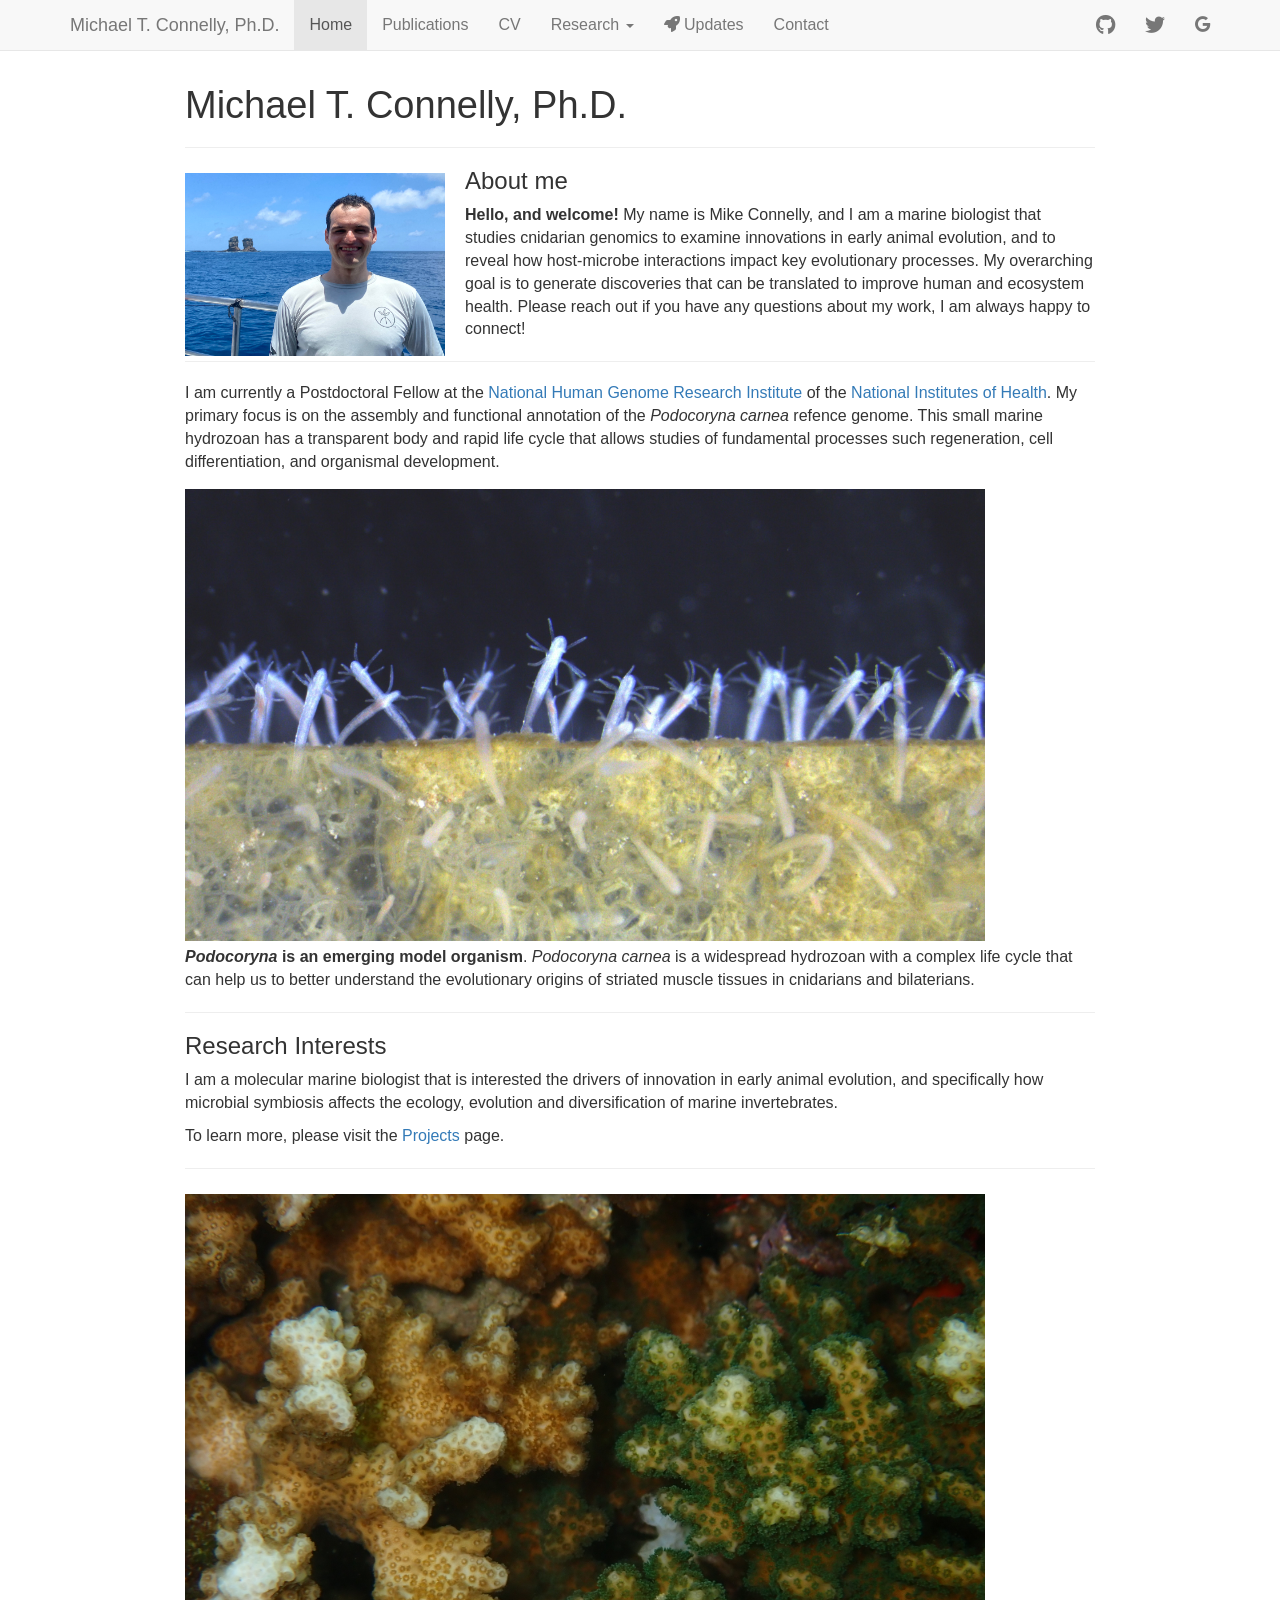
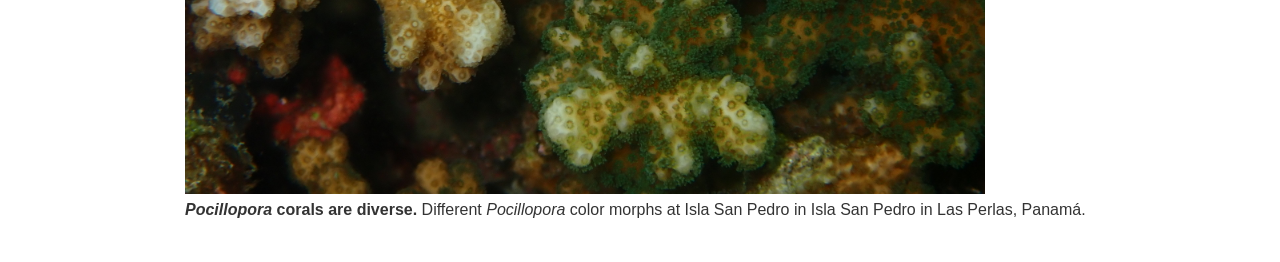
==== index.html @ 69b42b04 "finish index" ====
<!DOCTYPE html>

<html>

<head>

<meta charset="utf-8" />
<meta name="generator" content="pandoc" />
<meta http-equiv="X-UA-Compatible" content="IE=EDGE" />




<title>Michael T. Connelly, Ph.D.</title>

<script src="site_libs/header-attrs-2.21/header-attrs.js"></script>
<script src="site_libs/jquery-3.6.0/jquery-3.6.0.min.js"></script>
<meta name="viewport" content="width=device-width, initial-scale=1" />
<link href="site_libs/bootstrap-3.3.5/css/bootstrap.min.css" rel="stylesheet" />
<script src="site_libs/bootstrap-3.3.5/js/bootstrap.min.js"></script>
<script src="site_libs/bootstrap-3.3.5/shim/html5shiv.min.js"></script>
<script src="site_libs/bootstrap-3.3.5/shim/respond.min.js"></script>
<style>h1 {font-size: 34px;}
       h1.title {font-size: 38px;}
       h2 {font-size: 30px;}
       h3 {font-size: 24px;}
       h4 {font-size: 18px;}
       h5 {font-size: 16px;}
       h6 {font-size: 12px;}
       code {color: inherit; background-color: rgba(0, 0, 0, 0.04);}
       pre:not([class]) { background-color: white }</style>
<script src="site_libs/navigation-1.1/tabsets.js"></script>
<link href="site_libs/highlightjs-9.12.0/default.css" rel="stylesheet" />
<script src="site_libs/highlightjs-9.12.0/highlight.js"></script>
<link href="site_libs/font-awesome-6.4.0/css/all.min.css" rel="stylesheet" />
<link href="site_libs/font-awesome-6.4.0/css/v4-shims.min.css" rel="stylesheet" />
<!-- Google tag (gtag.js) -->
<script async src="https://www.googletagmanager.com/gtag/js?id=G-3F26P0RLC5"></script>
<script>
  window.dataLayer = window.dataLayer || [];
  function gtag(){dataLayer.push(arguments);}
  gtag('js', new Date());

  gtag('config', 'G-3F26P0RLC5');
</script>

<style type="text/css">
  code{white-space: pre-wrap;}
  span.smallcaps{font-variant: small-caps;}
  span.underline{text-decoration: underline;}
  div.column{display: inline-block; vertical-align: top; width: 50%;}
  div.hanging-indent{margin-left: 1.5em; text-indent: -1.5em;}
  ul.task-list{list-style: none;}
    </style>

<style type="text/css">code{white-space: pre;}</style>
<script type="text/javascript">
if (window.hljs) {
  hljs.configure({languages: []});
  hljs.initHighlightingOnLoad();
  if (document.readyState && document.readyState === "complete") {
    window.setTimeout(function() { hljs.initHighlighting(); }, 0);
  }
}
</script>









<style type = "text/css">
.main-container {
  max-width: 940px;
  margin-left: auto;
  margin-right: auto;
}
img {
  max-width:100%;
}
.tabbed-pane {
  padding-top: 12px;
}
.html-widget {
  margin-bottom: 20px;
}
button.code-folding-btn:focus {
  outline: none;
}
summary {
  display: list-item;
}
details > summary > p:only-child {
  display: inline;
}
pre code {
  padding: 0;
}
</style>


<style type="text/css">
.dropdown-submenu {
  position: relative;
}
.dropdown-submenu>.dropdown-menu {
  top: 0;
  left: 100%;
  margin-top: -6px;
  margin-left: -1px;
  border-radius: 0 6px 6px 6px;
}
.dropdown-submenu:hover>.dropdown-menu {
  display: block;
}
.dropdown-submenu>a:after {
  display: block;
  content: " ";
  float: right;
  width: 0;
  height: 0;
  border-color: transparent;
  border-style: solid;
  border-width: 5px 0 5px 5px;
  border-left-color: #cccccc;
  margin-top: 5px;
  margin-right: -10px;
}
.dropdown-submenu:hover>a:after {
  border-left-color: #adb5bd;
}
.dropdown-submenu.pull-left {
  float: none;
}
.dropdown-submenu.pull-left>.dropdown-menu {
  left: -100%;
  margin-left: 10px;
  border-radius: 6px 0 6px 6px;
}
</style>

<script type="text/javascript">
// manage active state of menu based on current page
$(document).ready(function () {
  // active menu anchor
  href = window.location.pathname
  href = href.substr(href.lastIndexOf('/') + 1)
  if (href === "")
    href = "index.html";
  var menuAnchor = $('a[href="' + href + '"]');

  // mark the anchor link active (and if it's in a dropdown, also mark that active)
  var dropdown = menuAnchor.closest('li.dropdown');
  if (window.bootstrap) { // Bootstrap 4+
    menuAnchor.addClass('active');
    dropdown.find('> .dropdown-toggle').addClass('active');
  } else { // Bootstrap 3
    menuAnchor.parent().addClass('active');
    dropdown.addClass('active');
  }

  // Navbar adjustments
  var navHeight = $(".navbar").first().height() + 15;
  var style = document.createElement('style');
  var pt = "padding-top: " + navHeight + "px; ";
  var mt = "margin-top: -" + navHeight + "px; ";
  var css = "";
  // offset scroll position for anchor links (for fixed navbar)
  for (var i = 1; i <= 6; i++) {
    css += ".section h" + i + "{ " + pt + mt + "}\n";
  }
  style.innerHTML = "body {" + pt + "padding-bottom: 40px; }\n" + css;
  document.head.appendChild(style);
});
</script>

<!-- tabsets -->

<style type="text/css">
.tabset-dropdown > .nav-tabs {
  display: inline-table;
  max-height: 500px;
  min-height: 44px;
  overflow-y: auto;
  border: 1px solid #ddd;
  border-radius: 4px;
}

.tabset-dropdown > .nav-tabs > li.active:before, .tabset-dropdown > .nav-tabs.nav-tabs-open:before {
  content: "\e259";
  font-family: 'Glyphicons Halflings';
  display: inline-block;
  padding: 10px;
  border-right: 1px solid #ddd;
}

.tabset-dropdown > .nav-tabs.nav-tabs-open > li.active:before {
  content: "\e258";
  font-family: 'Glyphicons Halflings';
  border: none;
}

.tabset-dropdown > .nav-tabs > li.active {
  display: block;
}

.tabset-dropdown > .nav-tabs > li > a,
.tabset-dropdown > .nav-tabs > li > a:focus,
.tabset-dropdown > .nav-tabs > li > a:hover {
  border: none;
  display: inline-block;
  border-radius: 4px;
  background-color: transparent;
}

.tabset-dropdown > .nav-tabs.nav-tabs-open > li {
  display: block;
  float: none;
}

.tabset-dropdown > .nav-tabs > li {
  display: none;
}
</style>

<!-- code folding -->




</head>

<body>


<div class="container-fluid main-container">




<div class="navbar navbar-default  navbar-fixed-top" role="navigation">
  <div class="container">
    <div class="navbar-header">
      <button type="button" class="navbar-toggle collapsed" data-toggle="collapse" data-bs-toggle="collapse" data-target="#navbar" data-bs-target="#navbar">
        <span class="icon-bar"></span>
        <span class="icon-bar"></span>
        <span class="icon-bar"></span>
      </button>
      <a class="navbar-brand" href="index.html">Michael T. Connelly, Ph.D.</a>
    </div>
    <div id="navbar" class="navbar-collapse collapse">
      <ul class="nav navbar-nav">
        <li>
  <a href="index.html">Home</a>
</li>
<li>
  <a href="publications.html">Publications</a>
</li>
<li>
  <a href="cv.html">CV</a>
</li>
<li class="dropdown">
  <a href="#" class="dropdown-toggle" data-toggle="dropdown" role="button" data-bs-toggle="dropdown" aria-expanded="false">
    Research
     
    <span class="caret"></span>
  </a>
  <ul class="dropdown-menu" role="menu">
    <li>
      <a href="projects.html">Projects</a>
    </li>
    <li>
      <a href="presentations.html">Presentations</a>
    </li>
  </ul>
</li>
<li>
  <a href="projectupdates.html">
    <span class="fa fa-rocket"></span>
     
    Updates
  </a>
</li>
<li>
  <a href="contact.html">Contact</a>
</li>
      </ul>
      <ul class="nav navbar-nav navbar-right">
        <li>
  <a href="https://github.com/michaeltconnelly">
    <span class="fa fa-github fa-lg"></span>
     
  </a>
</li>
<li>
  <a href="https://twitter.com/MikeT_Connelly">
    <span class="fa fa-twitter fa-lg"></span>
     
  </a>
</li>
<li>
  <a href="https://scholar.google.com/citations?user=OjTalQQAAAAJ&amp;hl=en">
    <span class="fa fa-google"></span>
     
  </a>
</li>
      </ul>
    </div><!--/.nav-collapse -->
  </div><!--/.container -->
</div><!--/.navbar -->

<div id="header">



<h1 class="title toc-ignore">Michael T. Connelly, Ph.D.</h1>

</div>


<style type="text/css">

body, td {
   font-size: 16px;
}
</style>
<hr />
<p><img style="margin: 5px 20px 5px 0" src="images/Mike_DarwinArch_thumbnail.JPG" alt="Darwin's Arch 2023" align="left" width="260px"></img></p>
<div id="about-me" class="section level3">
<h3>About me</h3>
<p><strong>Hello, and welcome!</strong> My name is Mike Connelly, and I
am a marine biologist that studies cnidarian genomics to examine
innovations in early animal evolution, and to reveal how host-microbe
interactions impact key evolutionary processes. My overarching goal is
to generate discoveries that can be translated to improve human and
ecosystem health. Please reach out if you have any questions about my
work, I am always happy to connect!</p>
<hr />
<p>I am currently a Postdoctoral Fellow at the <a
href="https://www.genome.gov/">National Human Genome Research
Institute</a> of the <a href="https://www.nih.gov/">National Institutes
of Health</a>. My primary focus is on the assembly and functional
annotation of the <em>Podocoryna carnea</em> refence genome. This small
marine hydrozoan has a transparent body and rapid life cycle that allows
studies of fundamental processes such regeneration, cell
differentiation, and organismal development.</p>
<div class="float">
<img src="images/podocoryna_polyp_slide.JPG"
style="margin: 5px 5px 5px 0" align="center" width="800"
alt="Podocoryna is an emerging model organism. Podocoryna carnea is a widespread hydrozoan with a complex life cycle that can help us to better understand the evolutionary origins of striated muscle tissues in cnidarians and bilaterians." />
<div class="figcaption"><strong><em>Podocoryna</em></strong> <strong>is
an emerging model organism</strong>. <em>Podocoryna carnea</em> is a
widespread hydrozoan with a complex life cycle that can help us to
better understand the evolutionary origins of striated muscle tissues in
cnidarians and bilaterians.</div>
</div>
<hr />
</div>
<div id="research-interests" class="section level3">
<h3>Research Interests</h3>
<p>I am a molecular marine biologist that is interested the drivers of
innovation in early animal evolution, and specifically how microbial
symbiosis affects the ecology, evolution and diversification of marine
invertebrates.</p>
<p>To learn more, please visit the <a
href="https://michaeltconnelly.github.io/projects.html">Projects</a>
page.</p>
<hr />
<div class="float">
<img src="images/Pocillopora_SanPedro_Morphs.JPG"
style="margin: 5px 5px 5px 0" align="center" width="800"
alt="Pocillopora corals are diverse. Different Pocillopora color morphs at Isla San Pedro in Isla San Pedro in Las Perlas, Panamá." />
<div class="figcaption"><strong><em>Pocillopora</em></strong>
<strong>corals are diverse.</strong> Different <em>Pocillopora</em>
color morphs at Isla San Pedro in Isla San Pedro in Las Perlas,
Panamá.</div>
</div>
</div>




</div>

<script>

// add bootstrap table styles to pandoc tables
function bootstrapStylePandocTables() {
  $('tr.odd').parent('tbody').parent('table').addClass('table table-condensed');
}
$(document).ready(function () {
  bootstrapStylePandocTables();
});


</script>

<!-- tabsets -->

<script>
$(document).ready(function () {
  window.buildTabsets("TOC");
});

$(document).ready(function () {
  $('.tabset-dropdown > .nav-tabs > li').click(function () {
    $(this).parent().toggleClass('nav-tabs-open');
  });
});
</script>

<!-- code folding -->


<!-- dynamically load mathjax for compatibility with self-contained -->
<script>
  (function () {
    var script = document.createElement("script");
    script.type = "text/javascript";
    script.src  = "https://mathjax.rstudio.com/latest/MathJax.js?config=TeX-AMS-MML_HTMLorMML";
    document.getElementsByTagName("head")[0].appendChild(script);
  })();
</script>

</body>
</html>
---- site_libs/highlightjs-9.12.0/default.css ----
.hljs-literal {
  color: #990073;
}

.hljs-number {
  color: #099;
}

.hljs-comment {
  color: #998;
  font-style: italic;
}

.hljs-keyword {
  color: #900;
  font-weight: bold;
}

.hljs-string {
  color: #d14;
}
---- site_libs/font-awesome-6.4.0/css/v4-shims.min.css ----
/*!
 * Font Awesome Free 6.4.0 by @fontawesome - https://fontawesome.com
 * License - https://fontawesome.com/license/free (Icons: CC BY 4.0, Fonts: SIL OFL 1.1, Code: MIT License)
 * Copyright 2023 Fonticons, Inc.
 */
.fa.fa-glass:before{content:"\f000"}.fa.fa-envelope-o{font-family:"Font Awesome 6 Free";font-weight:400}.fa.fa-envelope-o:before{content:"\f0e0"}.fa.fa-star-o{font-family:"Font Awesome 6 Free";font-weight:400}.fa.fa-star-o:before{content:"\f005"}.fa.fa-close:before,.fa.fa-remove:before{content:"\f00d"}.fa.fa-gear:before{content:"\f013"}.fa.fa-trash-o{font-family:"Font Awesome 6 Free";font-weight:400}.fa.fa-trash-o:before{content:"\f2ed"}.fa.fa-home:before{content:"\f015"}.fa.fa-file-o{font-family:"Font Awesome 6 Free";font-weight:400}.fa.fa-file-o:before{content:"\f15b"}.fa.fa-clock-o{font-family:"Font Awesome 6 Free";font-weight:400}.fa.fa-clock-o:before{content:"\f017"}.fa.fa-arrow-circle-o-down{font-family:"Font Awesome 6 Free";font-weight:400}.fa.fa-arrow-circle-o-down:before{content:"\f358"}.fa.fa-arrow-circle-o-up{font-family:"Font Awesome 6 Free";font-weight:400}.fa.fa-arrow-circle-o-up:before{content:"\f35b"}.fa.fa-play-circle-o{font-family:"Font Awesome 6 Free";font-weight:400}.fa.fa-play-circle-o:before{content:"\f144"}.fa.fa-repeat:before,.fa.fa-rotate-right:before{content:"\f01e"}.fa.fa-refresh:before{content:"\f021"}.fa.fa-list-alt{font-family:"Font Awesome 6 Free";font-weight:400}.fa.fa-list-alt:before{content:"\f022"}.fa.fa-dedent:before{content:"\f03b"}.fa.fa-video-camera:before{content:"\f03d"}.fa.fa-picture-o{font-family:"Font Awesome 6 Free";font-weight:400}.fa.fa-picture-o:before{content:"\f03e"}.fa.fa-photo{font-family:"Font Awesome 6 Free";font-weight:400}.fa.fa-photo:before{content:"\f03e"}.fa.fa-image{font-family:"Font Awesome 6 Free";font-weight:400}.fa.fa-image:before{content:"\f03e"}.fa.fa-map-marker:before{content:"\f3c5"}.fa.fa-pencil-square-o{font-family:"Font Awesome 6 Free";font-weight:400}.fa.fa-pencil-square-o:before{content:"\f044"}.fa.fa-edit{font-family:"Font Awesome 6 Free";font-weight:400}.fa.fa-edit:before{content:"\f044"}.fa.fa-share-square-o:before{content:"\f14d"}.fa.fa-check-square-o{font-family:"Font Awesome 6 Free";font-weight:400}.fa.fa-check-square-o:before{content:"\f14a"}.fa.fa-arrows:before{content:"\f0b2"}.fa.fa-times-circle-o{font-family:"Font Awesome 6 Free";font-weight:400}.fa.fa-times-circle-o:before{content:"\f057"}.fa.fa-check-circle-o{font-family:"Font Awesome 6 Free";font-weight:400}.fa.fa-check-circle-o:before{content:"\f058"}.fa.fa-mail-forward:before{content:"\f064"}.fa.fa-expand:before{content:"\f424"}.fa.fa-compress:before{content:"\f422"}.fa.fa-eye,.fa.fa-eye-slash{font-family:"Font Awesome 6 Free";font-weight:400}.fa.fa-warning:before{content:"\f071"}.fa.fa-calendar:before{content:"\f073"}.fa.fa-arrows-v:before{content:"\f338"}.fa.fa-arrows-h:before{content:"\f337"}.fa.fa-bar-chart-o:before,.fa.fa-bar-chart:before{content:"\e0e3"}.fa.fa-twitter-square{font-family:"Font Awesome 6 Brands";font-weight:400}.fa.fa-twitter-square:before{content:"\f081"}.fa.fa-facebook-square{font-family:"Font Awesome 6 Brands";font-weight:400}.fa.fa-facebook-square:before{content:"\f082"}.fa.fa-gears:before{content:"\f085"}.fa.fa-thumbs-o-up{font-family:"Font Awesome 6 Free";font-weight:400}.fa.fa-thumbs-o-up:before{content:"\f164"}.fa.fa-thumbs-o-down{font-family:"Font Awesome 6 Free";font-weight:400}.fa.fa-thumbs-o-down:before{content:"\f165"}.fa.fa-heart-o{font-family:"Font Awesome 6 Free";font-weight:400}.fa.fa-heart-o:before{content:"\f004"}.fa.fa-sign-out:before{content:"\f2f5"}.fa.fa-linkedin-square{font-family:"Font Awesome 6 Brands";font-weight:400}.fa.fa-linkedin-square:before{content:"\f08c"}.fa.fa-thumb-tack:before{content:"\f08d"}.fa.fa-external-link:before{content:"\f35d"}.fa.fa-sign-in:before{content:"\f2f6"}.fa.fa-github-square{font-family:"Font Awesome 6 Brands";font-weight:400}.fa.fa-github-square:before{content:"\f092"}.fa.fa-lemon-o{font-family:"Font Awesome 6 Free";font-weight:400}.fa.fa-lemon-o:before{content:"\f094"}.fa.fa-square-o{font-family:"Font Awesome 6 Free";font-weight:400}.fa.fa-square-o:before{content:"\f0c8"}.fa.fa-bookmark-o{font-family:"Font Awesome 6 Free";font-weight:400}.fa.fa-bookmark-o:before{content:"\f02e"}.fa.fa-facebook,.fa.fa-twitter{font-family:"Font Awesome 6 Brands";font-weight:400}.fa.fa-facebook:before{content:"\f39e"}.fa.fa-facebook-f{font-family:"Font Awesome 6 Brands";font-weight:400}.fa.fa-facebook-f:before{content:"\f39e"}.fa.fa-github{font-family:"Font Awesome 6 Brands";font-weight:400}.fa.fa-credit-card{font-family:"Font Awesome 6 Free";font-weight:400}.fa.fa-feed:before{content:"\f09e"}.fa.fa-hdd-o{font-family:"Font Awesome 6 Free";font-weight:400}.fa.fa-hdd-o:before{content:"\f0a0"}.fa.fa-hand-o-right{font-family:"Font Awesome 6 Free";font-weight:400}.fa.fa-hand-o-right:before{content:"\f0a4"}.fa.fa-hand-o-left{font-family:"Font Awesome 6 Free";font-weight:400}.fa.fa-hand-o-left:before{content:"\f0a5"}.fa.fa-hand-o-up{font-family:"Font Awesome 6 Free";font-weight:400}.fa.fa-hand-o-up:before{content:"\f0a6"}.fa.fa-hand-o-down{font-family:"Font Awesome 6 Free";font-weight:400}.fa.fa-hand-o-down:before{content:"\f0a7"}.fa.fa-globe:before{content:"\f57d"}.fa.fa-tasks:before{content:"\f828"}.fa.fa-arrows-alt:before{content:"\f31e"}.fa.fa-group:before{content:"\f0c0"}.fa.fa-chain:before{content:"\f0c1"}.fa.fa-cut:before{content:"\f0c4"}.fa.fa-files-o{font-family:"Font Awesome 6 Free";font-weight:400}.fa.fa-files-o:before{content:"\f0c5"}.fa.fa-floppy-o{font-family:"Font Awesome 6 Free";font-weight:400}.fa.fa-floppy-o:before{content:"\f0c7"}.fa.fa-save{font-family:"Font Awesome 6 Free";font-weight:400}.fa.fa-save:before{content:"\f0c7"}.fa.fa-navicon:before,.fa.fa-reorder:before{content:"\f0c9"}.fa.fa-magic:before{content:"\e2ca"}.fa.fa-pinterest,.fa.fa-pinterest-square{font-family:"Font Awesome 6 Brands";font-weight:400}.fa.fa-pinterest-square:before{content:"\f0d3"}.fa.fa-google-plus-square{font-family:"Font Awesome 6 Brands";font-weight:400}.fa.fa-google-plus-square:before{content:"\f0d4"}.fa.fa-google-plus{font-family:"Font Awesome 6 Brands";font-weight:400}.fa.fa-google-plus:before{content:"\f0d5"}.fa.fa-money:before{content:"\f3d1"}.fa.fa-unsorted:before{content:"\f0dc"}.fa.fa-sort-desc:before{content:"\f0dd"}.fa.fa-sort-asc:before{content:"\f0de"}.fa.fa-linkedin{font-family:"Font Awesome 6 Brands";font-weight:400}.fa.fa-linkedin:before{content:"\f0e1"}.fa.fa-rotate-left:before{content:"\f0e2"}.fa.fa-legal:before{content:"\f0e3"}.fa.fa-dashboard:before,.fa.fa-tachometer:before{content:"\f625"}.fa.fa-comment-o{font-family:"Font Awesome 6 Free";font-weight:400}.fa.fa-comment-o:before{content:"\f075"}.fa.fa-comments-o{font-family:"Font Awesome 6 Free";font-weight:400}.fa.fa-comments-o:before{content:"\f086"}.fa.fa-flash:before{content:"\f0e7"}.fa.fa-clipboard:before{content:"\f0ea"}.fa.fa-lightbulb-o{font-family:"Font Awesome 6 Free";font-weight:400}.fa.fa-lightbulb-o:before{content:"\f0eb"}.fa.fa-exchange:before{content:"\f362"}.fa.fa-cloud-download:before{content:"\f0ed"}.fa.fa-cloud-upload:before{content:"\f0ee"}.fa.fa-bell-o{font-family:"Font Awesome 6 Free";font-weight:400}.fa.fa-bell-o:before{content:"\f0f3"}.fa.fa-cutlery:before{content:"\f2e7"}.fa.fa-file-text-o{font-family:"Font Awesome 6 Free";font-weight:400}.fa.fa-file-text-o:before{content:"\f15c"}.fa.fa-building-o{font-family:"Font Awesome 6 Free";font-weight:400}.fa.fa-building-o:before{content:"\f1ad"}.fa.fa-hospital-o{font-family:"Font Awesome 6 Free";font-weight:400}.fa.fa-hospital-o:before{content:"\f0f8"}.fa.fa-tablet:before{content:"\f3fa"}.fa.fa-mobile-phone:before,.fa.fa-mobile:before{content:"\f3cd"}.fa.fa-circle-o{font-family:"Font Awesome 6 Free";font-weight:400}.fa.fa-circle-o:before{content:"\f111"}.fa.fa-mail-reply:before{content:"\f3e5"}.fa.fa-github-alt{font-family:"Font Awesome 6 Brands";font-weight:400}.fa.fa-folder-o{font-family:"Font Awesome 6 Free";font-weight:400}.fa.fa-folder-o:before{content:"\f07b"}.fa.fa-folder-open-o{font-family:"Font Awesome 6 Free";font-weight:400}.fa.fa-folder-open-o:before{content:"\f07c"}.fa.fa-smile-o{font-family:"Font Awesome 6 Free";font-weight:400}.fa.fa-smile-o:before{content:"\f118"}.fa.fa-frown-o{font-family:"Font Awesome 6 Free";font-weight:400}.fa.fa-frown-o:before{content:"\f119"}.fa.fa-meh-o{font-family:"Font Awesome 6 Free";font-weight:400}.fa.fa-meh-o:before{content:"\f11a"}.fa.fa-keyboard-o{font-family:"Font Awesome 6 Free";font-weight:400}.fa.fa-keyboard-o:before{content:"\f11c"}.fa.fa-flag-o{font-family:"Font Awesome 6 Free";font-weight:400}.fa.fa-flag-o:before{content:"\f024"}.fa.fa-mail-reply-all:before{content:"\f122"}.fa.fa-star-half-o{font-family:"Font Awesome 6 Free";font-weight:400}.fa.fa-star-half-o:before{content:"\f5c0"}.fa.fa-star-half-empty{font-family:"Font Awesome 6 Free";font-weight:400}.fa.fa-star-half-empty:before{content:"\f5c0"}.fa.fa-star-half-full{font-family:"Font Awesome 6 Free";font-weight:400}.fa.fa-star-half-full:before{content:"\f5c0"}.fa.fa-code-fork:before{content:"\f126"}.fa.fa-chain-broken:before,.fa.fa-unlink:before{content:"\f127"}.fa.fa-calendar-o{font-family:"Font Awesome 6 Free";font-weight:400}.fa.fa-calendar-o:before{content:"\f133"}.fa.fa-css3,.fa.fa-html5,.fa.fa-maxcdn{font-family:"Font Awesome 6 Brands";font-weight:400}.fa.fa-unlock-alt:before{content:"\f09c"}.fa.fa-minus-square-o{font-family:"Font Awesome 6 Free";font-weight:400}.fa.fa-minus-square-o:before{content:"\f146"}.fa.fa-level-up:before{content:"\f3bf"}.fa.fa-level-down:before{content:"\f3be"}.fa.fa-pencil-square:before{content:"\f14b"}.fa.fa-external-link-square:before{content:"\f360"}.fa.fa-compass{font-family:"Font Awesome 6 Free";font-weight:400}.fa.fa-caret-square-o-down{font-family:"Font Awesome 6 Free";font-weight:400}.fa.fa-caret-square-o-down:before{content:"\f150"}.fa.fa-toggle-down{font-family:"Font Awesome 6 Free";font-weight:400}.fa.fa-toggle-down:before{content:"\f150"}.fa.fa-caret-square-o-up{font-family:"Font Awesome 6 Free";font-weight:400}.fa.fa-caret-square-o-up:before{content:"\f151"}.fa.fa-toggle-up{font-family:"Font Awesome 6 Free";font-weight:400}.fa.fa-toggle-up:before{content:"\f151"}.fa.fa-caret-square-o-right{font-family:"Font Awesome 6 Free";font-weight:400}.fa.fa-caret-square-o-right:before{content:"\f152"}.fa.fa-toggle-right{font-family:"Font Awesome 6 Free";font-weight:400}.fa.fa-toggle-right:before{content:"\f152"}.fa.fa-eur:before,.fa.fa-euro:before{content:"\f153"}.fa.fa-gbp:before{content:"\f154"}.fa.fa-dollar:before,.fa.fa-usd:before{content:"\24"}.fa.fa-inr:before,.fa.fa-rupee:before{content:"\e1bc"}.fa.fa-cny:before,.fa.fa-jpy:before,.fa.fa-rmb:before,.fa.fa-yen:before{content:"\f157"}.fa.fa-rouble:before,.fa.fa-rub:before,.fa.fa-ruble:before{content:"\f158"}.fa.fa-krw:before,.fa.fa-won:before{content:"\f159"}.fa.fa-bitcoin,.fa.fa-btc{font-family:"Font Awesome 6 Brands";font-weight:400}.fa.fa-bitcoin:before{content:"\f15a"}.fa.fa-file-text:before{content:"\f15c"}.fa.fa-sort-alpha-asc:before{content:"\f15d"}.fa.fa-sort-alpha-desc:before{content:"\f881"}.fa.fa-sort-amount-asc:before{content:"\f884"}.fa.fa-sort-amount-desc:before{content:"\f160"}.fa.fa-sort-numeric-asc:before{content:"\f162"}.fa.fa-sort-numeric-desc:before{content:"\f886"}.fa.fa-youtube-square{font-family:"Font Awesome 6 Brands";font-weight:400}.fa.fa-youtube-square:before{content:"\f431"}.fa.fa-xing,.fa.fa-xing-square,.fa.fa-youtube{font-family:"Font Awesome 6 Brands";font-weight:400}.fa.fa-xing-square:before{content:"\f169"}.fa.fa-youtube-play{font-family:"Font Awesome 6 Brands";font-weight:400}.fa.fa-youtube-play:before{content:"\f167"}.fa.fa-adn,.fa.fa-bitbucket,.fa.fa-bitbucket-square,.fa.fa-dropbox,.fa.fa-flickr,.fa.fa-instagram,.fa.fa-stack-overflow{font-family:"Font Awesome 6 Brands";font-weight:400}.fa.fa-bitbucket-square:before{content:"\f171"}.fa.fa-tumblr,.fa.fa-tumblr-square{font-family:"Font Awesome 6 Brands";font-weight:400}.fa.fa-tumblr-square:before{content:"\f174"}.fa.fa-long-arrow-down:before{content:"\f309"}.fa.fa-long-arrow-up:before{content:"\f30c"}.fa.fa-long-arrow-left:before{content:"\f30a"}.fa.fa-long-arrow-right:before{content:"\f30b"}.fa.fa-android,.fa.fa-apple,.fa.fa-dribbble,.fa.fa-foursquare,.fa.fa-gittip,.fa.fa-gratipay,.fa.fa-linux,.fa.fa-skype,.fa.fa-trello,.fa.fa-windows{font-family:"Font Awesome 6 Brands";font-weight:400}.fa.fa-gittip:before{content:"\f184"}.fa.fa-sun-o{font-family:"Font Awesome 6 Free";font-weight:400}.fa.fa-sun-o:before{content:"\f185"}.fa.fa-moon-o{font-family:"Font Awesome 6 Free";font-weight:400}.fa.fa-moon-o:before{content:"\f186"}.fa.fa-pagelines,.fa.fa-renren,.fa.fa-stack-exchange,.fa.fa-vk,.fa.fa-weibo{font-family:"Font Awesome 6 Brands";font-weight:400}.fa.fa-arrow-circle-o-right{font-family:"Font Awesome 6 Free";font-weight:400}.fa.fa-arrow-circle-o-right:before{content:"\f35a"}.fa.fa-arrow-circle-o-left{font-family:"Font Awesome 6 Free";font-weight:400}.fa.fa-arrow-circle-o-left:before{content:"\f359"}.fa.fa-caret-square-o-left{font-family:"Font Awesome 6 Free";font-weight:400}.fa.fa-caret-square-o-left:before{content:"\f191"}.fa.fa-toggle-left{font-family:"Font Awesome 6 Free";font-weight:400}.fa.fa-toggle-left:before{content:"\f191"}.fa.fa-dot-circle-o{font-family:"Font Awesome 6 Free";font-weight:400}.fa.fa-dot-circle-o:before{content:"\f192"}.fa.fa-vimeo-square{font-family:"Font Awesome 6 Brands";font-weight:400}.fa.fa-vimeo-square:before{content:"\f194"}.fa.fa-try:before,.fa.fa-turkish-lira:before{content:"\e2bb"}.fa.fa-plus-square-o{font-family:"Font Awesome 6 Free";font-weight:400}.fa.fa-plus-square-o:before{content:"\f0fe"}.fa.fa-openid,.fa.fa-slack,.fa.fa-wordpress{font-family:"Font Awesome 6 Brands";font-weight:400}.fa.fa-bank:before,.fa.fa-institution:before{content:"\f19c"}.fa.fa-mortar-board:before{content:"\f19d"}.fa.fa-google,.fa.fa-reddit,.fa.fa-reddit-square,.fa.fa-yahoo{font-family:"Font Awesome 6 Brands";font-weight:400}.fa.fa-reddit-square:before{content:"\f1a2"}.fa.fa-behance,.fa.fa-behance-square,.fa.fa-delicious,.fa.fa-digg,.fa.fa-drupal,.fa.fa-joomla,.fa.fa-pied-piper-alt,.fa.fa-pied-piper-pp,.fa.fa-stumbleupon,.fa.fa-stumbleupon-circle{font-family:"Font Awesome 6 Brands";font-weight:400}.fa.fa-behance-square:before{content:"\f1b5"}.fa.fa-steam,.fa.fa-steam-square{font-family:"Font Awesome 6 Brands";font-weight:400}.fa.fa-steam-square:before{content:"\f1b7"}.fa.fa-automobile:before{content:"\f1b9"}.fa.fa-cab:before{content:"\f1ba"}.fa.fa-deviantart,.fa.fa-soundcloud,.fa.fa-spotify{font-family:"Font Awesome 6 Brands";font-weight:400}.fa.fa-file-pdf-o{font-family:"Font Awesome 6 Free";font-weight:400}.fa.fa-file-pdf-o:before{content:"\f1c1"}.fa.fa-file-word-o{font-family:"Font Awesome 6 Free";font-weight:400}.fa.fa-file-word-o:before{content:"\f1c2"}.fa.fa-file-excel-o{font-family:"Font Awesome 6 Free";font-weight:400}.fa.fa-file-excel-o:before{content:"\f1c3"}.fa.fa-file-powerpoint-o{font-family:"Font Awesome 6 Free";font-weight:400}.fa.fa-file-powerpoint-o:before{content:"\f1c4"}.fa.fa-file-image-o{font-family:"Font Awesome 6 Free";font-weight:400}.fa.fa-file-image-o:before{content:"\f1c5"}.fa.fa-file-photo-o{font-family:"Font Awesome 6 Free";font-weight:400}.fa.fa-file-photo-o:before{content:"\f1c5"}.fa.fa-file-picture-o{font-family:"Font Awesome 6 Free";font-weight:400}.fa.fa-file-picture-o:before{content:"\f1c5"}.fa.fa-file-archive-o{font-family:"Font Awesome 6 Free";font-weight:400}.fa.fa-file-archive-o:before{content:"\f1c6"}.fa.fa-file-zip-o{font-family:"Font Awesome 6 Free";font-weight:400}.fa.fa-file-zip-o:before{content:"\f1c6"}.fa.fa-file-audio-o{font-family:"Font Awesome 6 Free";font-weight:400}.fa.fa-file-audio-o:before{content:"\f1c7"}.fa.fa-file-sound-o{font-family:"Font Awesome 6 Free";font-weight:400}.fa.fa-file-sound-o:before{content:"\f1c7"}.fa.fa-file-video-o{font-family:"Font Awesome 6 Free";font-weight:400}.fa.fa-file-video-o:before{content:"\f1c8"}.fa.fa-file-movie-o{font-family:"Font Awesome 6 Free";font-weight:400}.fa.fa-file-movie-o:before{content:"\f1c8"}.fa.fa-file-code-o{font-family:"Font Awesome 6 Free";font-weight:400}.fa.fa-file-code-o:before{content:"\f1c9"}.fa.fa-codepen,.fa.fa-jsfiddle,.fa.fa-vine{font-family:"Font Awesome 6 Brands";font-weight:400}.fa.fa-life-bouy:before,.fa.fa-life-buoy:before,.fa.fa-life-saver:before,.fa.fa-support:before{content:"\f1cd"}.fa.fa-circle-o-notch:before{content:"\f1ce"}.fa.fa-ra,.fa.fa-rebel{font-family:"Font Awesome 6 Brands";font-weight:400}.fa.fa-ra:before{content:"\f1d0"}.fa.fa-resistance{font-family:"Font Awesome 6 Brands";font-weight:400}.fa.fa-resistance:before{content:"\f1d0"}.fa.fa-empire,.fa.fa-ge{font-family:"Font Awesome 6 Brands";font-weight:400}.fa.fa-ge:before{content:"\f1d1"}.fa.fa-git-square{font-family:"Font Awesome 6 Brands";font-weight:400}.fa.fa-git-square:before{content:"\f1d2"}.fa.fa-git,.fa.fa-hacker-news,.fa.fa-y-combinator-square{font-family:"Font Awesome 6 Brands";font-weight:400}.fa.fa-y-combinator-square:before{content:"\f1d4"}.fa.fa-yc-square{font-family:"Font Awesome 6 Brands";font-weight:400}.fa.fa-yc-square:before{content:"\f1d4"}.fa.fa-qq,.fa.fa-tencent-weibo,.fa.fa-wechat,.fa.fa-weixin{font-family:"Font Awesome 6 Brands";font-weight:400}.fa.fa-wechat:before{content:"\f1d7"}.fa.fa-send:before{content:"\f1d8"}.fa.fa-paper-plane-o{font-family:"Font Awesome 6 Free";font-weight:400}.fa.fa-paper-plane-o:before{content:"\f1d8"}.fa.fa-send-o{font-family:"Font Awesome 6 Free";font-weight:400}.fa.fa-send-o:before{content:"\f1d8"}.fa.fa-circle-thin{font-family:"Font Awesome 6 Free";font-weight:400}.fa.fa-circle-thin:before{content:"\f111"}.fa.fa-header:before{content:"\f1dc"}.fa.fa-futbol-o{font-family:"Font Awesome 6 Free";font-weight:400}.fa.fa-futbol-o:before{content:"\f1e3"}.fa.fa-soccer-ball-o{font-family:"Font Awesome 6 Free";font-weight:400}.fa.fa-soccer-ball-o:before{content:"\f1e3"}.fa.fa-slideshare,.fa.fa-twitch,.fa.fa-yelp{font-family:"Font Awesome 6 Brands";font-weight:400}.fa.fa-newspaper-o{font-family:"Font Awesome 6 Free";font-weight:400}.fa.fa-newspaper-o:before{content:"\f1ea"}.fa.fa-cc-amex,.fa.fa-cc-discover,.fa.fa-cc-mastercard,.fa.fa-cc-paypal,.fa.fa-cc-stripe,.fa.fa-cc-visa,.fa.fa-google-wallet,.fa.fa-paypal{font-family:"Font Awesome 6 Brands";font-weight:400}.fa.fa-bell-slash-o{font-family:"Font Awesome 6 Free";font-weight:400}.fa.fa-bell-slash-o:before{content:"\f1f6"}.fa.fa-trash:before{content:"\f2ed"}.fa.fa-copyright{font-family:"Font Awesome 6 Free";font-weight:400}.fa.fa-eyedropper:before{content:"\f1fb"}.fa.fa-area-chart:before{content:"\f1fe"}.fa.fa-pie-chart:before{content:"\f200"}.fa.fa-line-chart:before{content:"\f201"}.fa.fa-lastfm,.fa.fa-lastfm-square{font-family:"Font Awesome 6 Brands";font-weight:400}.fa.fa-lastfm-square:before{content:"\f203"}.fa.fa-angellist,.fa.fa-ioxhost{font-family:"Font Awesome 6 Brands";font-weight:400}.fa.fa-cc{font-family:"Font Awesome 6 Free";font-weight:400}.fa.fa-cc:before{content:"\f20a"}.fa.fa-ils:before,.fa.fa-shekel:before,.fa.fa-sheqel:before{content:"\f20b"}.fa.fa-buysellads,.fa.fa-connectdevelop,.fa.fa-dashcube,.fa.fa-forumbee,.fa.fa-leanpub,.fa.fa-sellsy,.fa.fa-shirtsinbulk,.fa.fa-simplybuilt,.fa.fa-skyatlas{font-family:"Font Awesome 6 Brands";font-weight:400}.fa.fa-diamond{font-family:"Font Awesome 6 Free";font-weight:400}.fa.fa-diamond:before{content:"\f3a5"}.fa.fa-intersex:before,.fa.fa-transgender:before{content:"\f224"}.fa.fa-transgender-alt:before{content:"\f225"}.fa.fa-facebook-official{font-family:"Font Awesome 6 Brands";font-weight:400}.fa.fa-facebook-official:before{content:"\f09a"}.fa.fa-pinterest-p,.fa.fa-whatsapp{font-family:"Font Awesome 6 Brands";font-weight:400}.fa.fa-hotel:before{content:"\f236"}.fa.fa-medium,.fa.fa-viacoin,.fa.fa-y-combinator,.fa.fa-yc{font-family:"Font Awesome 6 Brands";font-weight:400}.fa.fa-yc:before{content:"\f23b"}.fa.fa-expeditedssl,.fa.fa-opencart,.fa.fa-optin-monster{font-family:"Font Awesome 6 Brands";font-weight:400}.fa.fa-battery-4:before,.fa.fa-battery:before{content:"\f240"}.fa.fa-battery-3:before{content:"\f241"}.fa.fa-battery-2:before{content:"\f242"}.fa.fa-battery-1:before{content:"\f243"}.fa.fa-battery-0:before{content:"\f244"}.fa.fa-object-group,.fa.fa-object-ungroup,.fa.fa-sticky-note-o{font-family:"Font Awesome 6 Free";font-weight:400}.fa.fa-sticky-note-o:before{content:"\f249"}.fa.fa-cc-diners-club,.fa.fa-cc-jcb{font-family:"Font Awesome 6 Brands";font-weight:400}.fa.fa-clone{font-family:"Font Awesome 6 Free";font-weight:400}.fa.fa-hourglass-o:before{content:"\f254"}.fa.fa-hourglass-1:before{content:"\f251"}.fa.fa-hourglass-2:before{content:"\f252"}.fa.fa-hourglass-3:before{content:"\f253"}.fa.fa-hand-rock-o{font-family:"Font Awesome 6 Free";font-weight:400}.fa.fa-hand-rock-o:before{content:"\f255"}.fa.fa-hand-grab-o{font-family:"Font Awesome 6 Free";font-weight:400}.fa.fa-hand-grab-o:before{content:"\f255"}.fa.fa-hand-paper-o{font-family:"Font Awesome 6 Free";font-weight:400}.fa.fa-hand-paper-o:before{content:"\f256"}.fa.fa-hand-stop-o{font-family:"Font Awesome 6 Free";font-weight:400}.fa.fa-hand-stop-o:before{content:"\f256"}.fa.fa-hand-scissors-o{font-family:"Font Awesome 6 Free";font-weight:400}.fa.fa-hand-scissors-o:before{content:"\f257"}.fa.fa-hand-lizard-o{font-family:"Font Awesome 6 Free";font-weight:400}.fa.fa-hand-lizard-o:before{content:"\f258"}.fa.fa-hand-spock-o{font-family:"Font Awesome 6 Free";font-weight:400}.fa.fa-hand-spock-o:before{content:"\f259"}.fa.fa-hand-pointer-o{font-family:"Font Awesome 6 Free";font-weight:400}.fa.fa-hand-pointer-o:before{content:"\f25a"}.fa.fa-hand-peace-o{font-family:"Font Awesome 6 Free";font-weight:400}.fa.fa-hand-peace-o:before{content:"\f25b"}.fa.fa-registered{font-family:"Font Awesome 6 Free";font-weight:400}.fa.fa-creative-commons,.fa.fa-gg,.fa.fa-gg-circle,.fa.fa-odnoklassniki,.fa.fa-odnoklassniki-square{font-family:"Font Awesome 6 Brands";font-weight:400}.fa.fa-odnoklassniki-square:before{content:"\f264"}.fa.fa-chrome,.fa.fa-firefox,.fa.fa-get-pocket,.fa.fa-internet-explorer,.fa.fa-opera,.fa.fa-safari,.fa.fa-wikipedia-w{font-family:"Font Awesome 6 Brands";font-weight:400}.fa.fa-television:before{content:"\f26c"}.fa.fa-500px,.fa.fa-amazon,.fa.fa-contao{font-family:"Font Awesome 6 Brands";font-weight:400}.fa.fa-calendar-plus-o{font-family:"Font Awesome 6 Free";font-weight:400}.fa.fa-calendar-plus-o:before{content:"\f271"}.fa.fa-calendar-minus-o{font-family:"Font Awesome 6 Free";font-weight:400}.fa.fa-calendar-minus-o:before{content:"\f272"}.fa.fa-calendar-times-o{font-family:"Font Awesome 6 Free";font-weight:400}.fa.fa-calendar-times-o:before{content:"\f273"}.fa.fa-calendar-check-o{font-family:"Font Awesome 6 Free";font-weight:400}.fa.fa-calendar-check-o:before{content:"\f274"}.fa.fa-map-o{font-family:"Font Awesome 6 Free";font-weight:400}.fa.fa-map-o:before{content:"\f279"}.fa.fa-commenting:before{content:"\f4ad"}.fa.fa-commenting-o{font-family:"Font Awesome 6 Free";font-weight:400}.fa.fa-commenting-o:before{content:"\f4ad"}.fa.fa-houzz,.fa.fa-vimeo{font-family:"Font Awesome 6 Brands";font-weight:400}.fa.fa-vimeo:before{content:"\f27d"}.fa.fa-black-tie,.fa.fa-edge,.fa.fa-fonticons,.fa.fa-reddit-alien{font-family:"Font Awesome 6 Brands";font-weight:400}.fa.fa-credit-card-alt:before{content:"\f09d"}.fa.fa-codiepie,.fa.fa-fort-awesome,.fa.fa-mixcloud,.fa.fa-modx,.fa.fa-product-hunt,.fa.fa-scribd,.fa.fa-usb{font-family:"Font Awesome 6 Brands";font-weight:400}.fa.fa-pause-circle-o{font-family:"Font Awesome 6 Free";font-weight:400}.fa.fa-pause-circle-o:before{content:"\f28b"}.fa.fa-stop-circle-o{font-family:"Font Awesome 6 Free";font-weight:400}.fa.fa-stop-circle-o:before{content:"\f28d"}.fa.fa-bluetooth,.fa.fa-bluetooth-b,.fa.fa-envira,.fa.fa-gitlab,.fa.fa-wheelchair-alt,.fa.fa-wpbeginner,.fa.fa-wpforms{font-family:"Font Awesome 6 Brands";font-weight:400}.fa.fa-wheelchair-alt:before{content:"\f368"}.fa.fa-question-circle-o{font-family:"Font Awesome 6 Free";font-weight:400}.fa.fa-question-circle-o:before{content:"\f059"}.fa.fa-volume-control-phone:before{content:"\f2a0"}.fa.fa-asl-interpreting:before{content:"\f2a3"}.fa.fa-deafness:before,.fa.fa-hard-of-hearing:before{content:"\f2a4"}.fa.fa-glide,.fa.fa-glide-g{font-family:"Font Awesome 6 Brands";font-weight:400}.fa.fa-signing:before{content:"\f2a7"}.fa.fa-viadeo,.fa.fa-viadeo-square{font-family:"Font Awesome 6 Brands";font-weight:400}.fa.fa-viadeo-square:before{content:"\f2aa"}.fa.fa-snapchat,.fa.fa-snapchat-ghost{font-family:"Font Awesome 6 Brands";font-weight:400}.fa.fa-snapchat-ghost:before{content:"\f2ab"}.fa.fa-snapchat-square{font-family:"Font Awesome 6 Brands";font-weight:400}.fa.fa-snapchat-square:before{content:"\f2ad"}.fa.fa-first-order,.fa.fa-google-plus-official,.fa.fa-pied-piper,.fa.fa-themeisle,.fa.fa-yoast{font-family:"Font Awesome 6 Brands";font-weight:400}.fa.fa-google-plus-official:before{content:"\f2b3"}.fa.fa-google-plus-circle{font-family:"Font Awesome 6 Brands";font-weight:400}.fa.fa-google-plus-circle:before{content:"\f2b3"}.fa.fa-fa,.fa.fa-font-awesome{font-family:"Font Awesome 6 Brands";font-weight:400}.fa.fa-fa:before{content:"\f2b4"}.fa.fa-handshake-o{font-family:"Font Awesome 6 Free";font-weight:400}.fa.fa-handshake-o:before{content:"\f2b5"}.fa.fa-envelope-open-o{font-family:"Font Awesome 6 Free";font-weight:400}.fa.fa-envelope-open-o:before{content:"\f2b6"}.fa.fa-linode{font-family:"Font Awesome 6 Brands";font-weight:400}.fa.fa-address-book-o{font-family:"Font Awesome 6 Free";font-weight:400}.fa.fa-address-book-o:before{content:"\f2b9"}.fa.fa-vcard:before{content:"\f2bb"}.fa.fa-address-card-o{font-family:"Font Awesome 6 Free";font-weight:400}.fa.fa-address-card-o:before{content:"\f2bb"}.fa.fa-vcard-o{font-family:"Font Awesome 6 Free";font-weight:400}.fa.fa-vcard-o:before{content:"\f2bb"}.fa.fa-user-circle-o{font-family:"Font Awesome 6 Free";font-weight:400}.fa.fa-user-circle-o:before{content:"\f2bd"}.fa.fa-user-o{font-family:"Font Awesome 6 Free";font-weight:400}.fa.fa-user-o:before{content:"\f007"}.fa.fa-id-badge{font-family:"Font Awesome 6 Free";font-weight:400}.fa.fa-drivers-license:before{content:"\f2c2"}.fa.fa-id-card-o{font-family:"Font Awesome 6 Free";font-weight:400}.fa.fa-id-card-o:before{content:"\f2c2"}.fa.fa-drivers-license-o{font-family:"Font Awesome 6 Free";font-weight:400}.fa.fa-drivers-license-o:before{content:"\f2c2"}.fa.fa-free-code-camp,.fa.fa-quora,.fa.fa-telegram{font-family:"Font Awesome 6 Brands";font-weight:400}.fa.fa-thermometer-4:before,.fa.fa-thermometer:before{content:"\f2c7"}.fa.fa-thermometer-3:before{content:"\f2c8"}.fa.fa-thermometer-2:before{content:"\f2c9"}.fa.fa-thermometer-1:before{content:"\f2ca"}.fa.fa-thermometer-0:before{content:"\f2cb"}.fa.fa-bathtub:before,.fa.fa-s15:before{content:"\f2cd"}.fa.fa-window-maximize,.fa.fa-window-restore{font-family:"Font Awesome 6 Free";font-weight:400}.fa.fa-times-rectangle:before{content:"\f410"}.fa.fa-window-close-o{font-family:"Font Awesome 6 Free";font-weight:400}.fa.fa-window-close-o:before{content:"\f410"}.fa.fa-times-rectangle-o{font-family:"Font Awesome 6 Free";font-weight:400}.fa.fa-times-rectangle-o:before{content:"\f410"}.fa.fa-bandcamp,.fa.fa-eercast,.fa.fa-etsy,.fa.fa-grav,.fa.fa-imdb,.fa.fa-ravelry{font-family:"Font Awesome 6 Brands";font-weight:400}.fa.fa-eercast:before{content:"\f2da"}.fa.fa-snowflake-o{font-family:"Font Awesome 6 Free";font-weight:400}.fa.fa-snowflake-o:before{content:"\f2dc"}.fa.fa-meetup,.fa.fa-superpowers,.fa.fa-wpexplorer{font-family:"Font Awesome 6 Brands";font-weight:400}
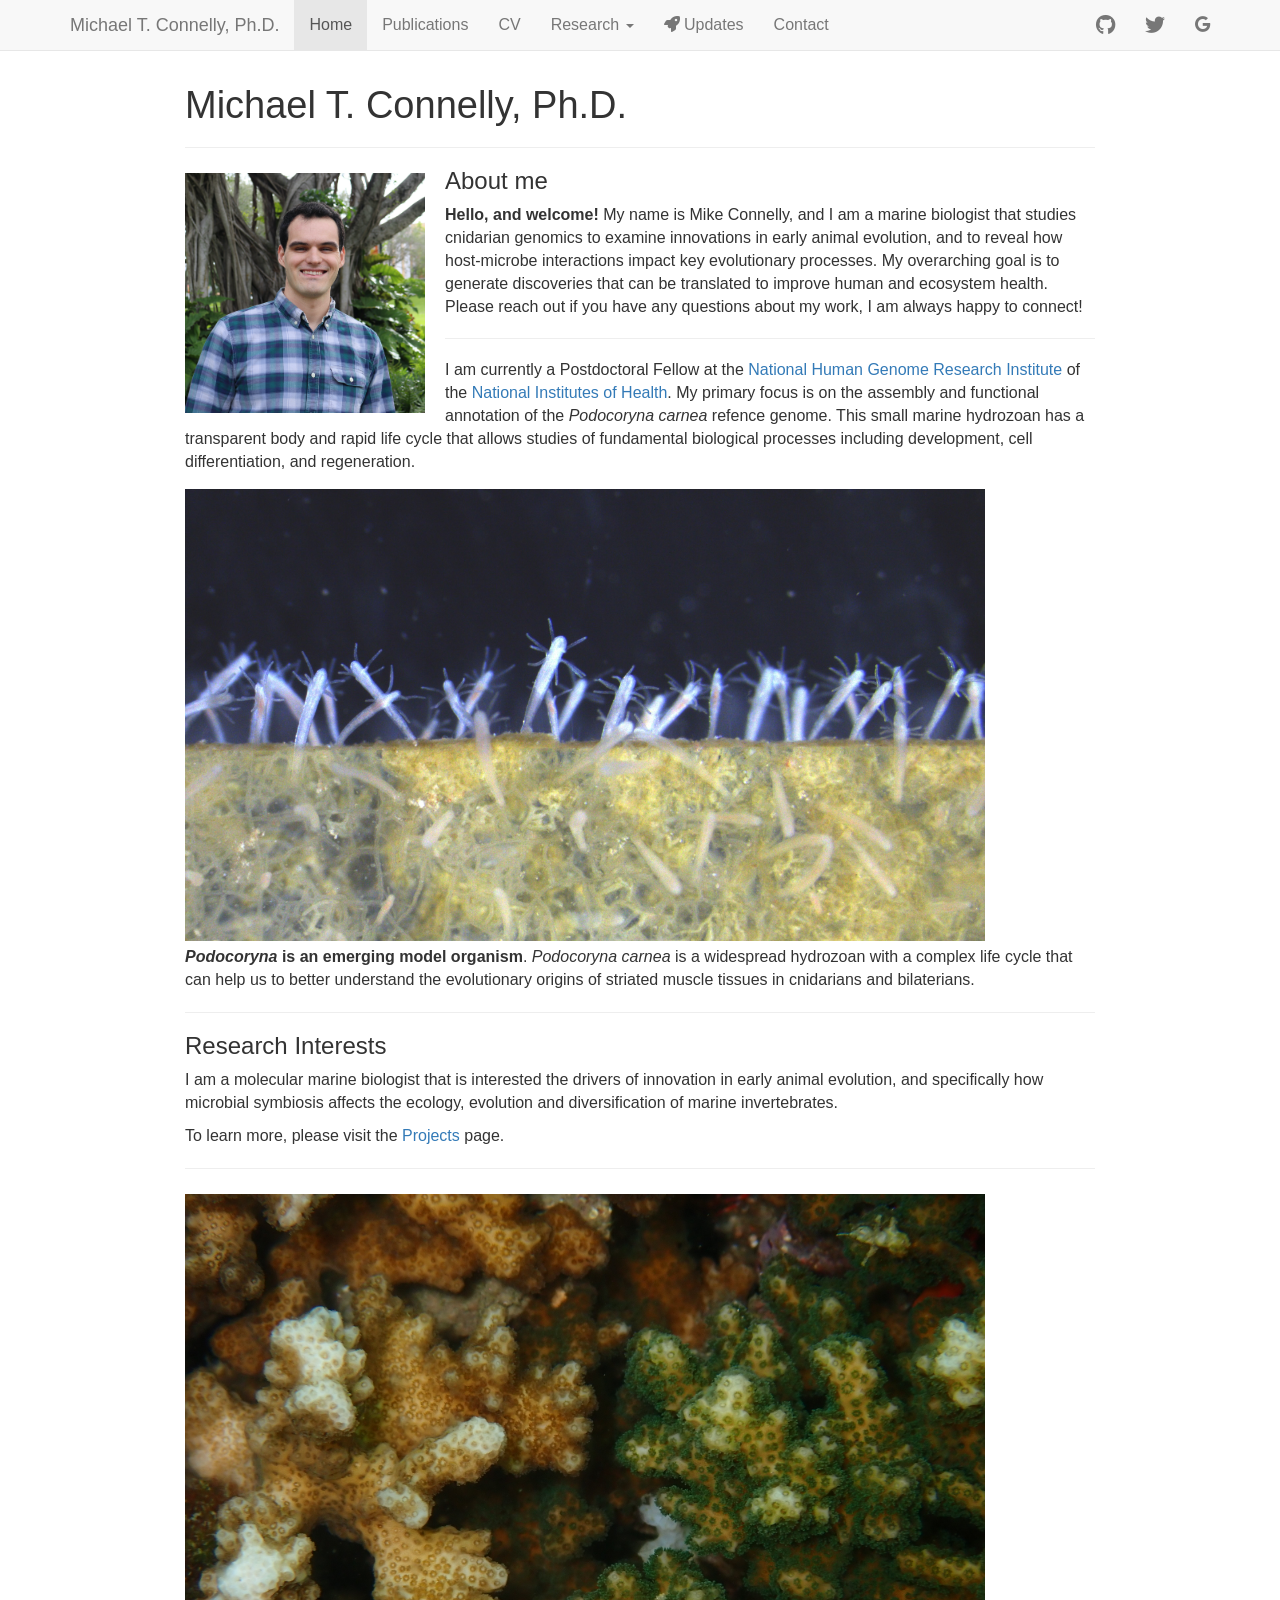
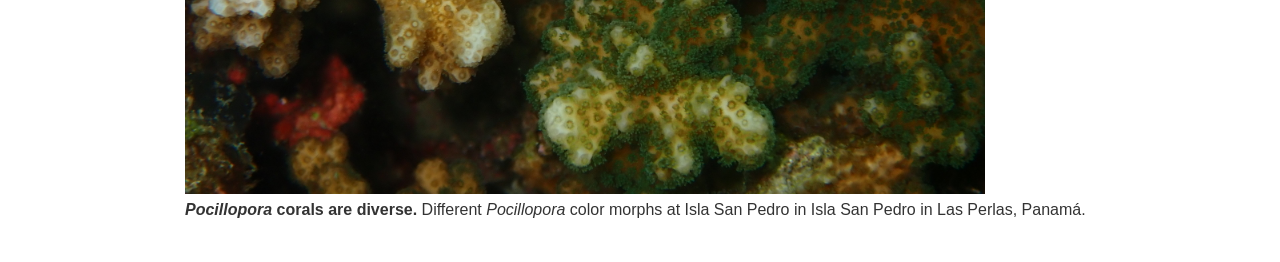
==== commit 411b8981: "update headshot and a little text" ====
--- a/index.html
+++ b/index.html
@@ -328,7 +328,7 @@
 }
 </style>
 <hr />
-<p><img style="margin: 5px 20px 5px 0" src="images/Mike_DarwinArch_thumbnail.JPG" alt="Darwin's Arch 2023" align="left" width="260px"></img></p>
+<p><img style="margin: 5px 20px 5px 0" src="images/Mike_3MT_headshot.JPG" alt="3MT Miami" align="left" width="240px"></img></p>
 <div id="about-me" class="section level3">
 <h3>About me</h3>
 <p><strong>Hello, and welcome!</strong> My name is Mike Connelly, and I
@@ -345,8 +345,8 @@
 of Health</a>. My primary focus is on the assembly and functional
 annotation of the <em>Podocoryna carnea</em> refence genome. This small
 marine hydrozoan has a transparent body and rapid life cycle that allows
-studies of fundamental processes such regeneration, cell
-differentiation, and organismal development.</p>
+studies of fundamental biological processes including development, cell
+differentiation, and regeneration.</p>
 <div class="float">
 <img src="images/podocoryna_polyp_slide.JPG"
 style="margin: 5px 5px 5px 0" align="center" width="800"
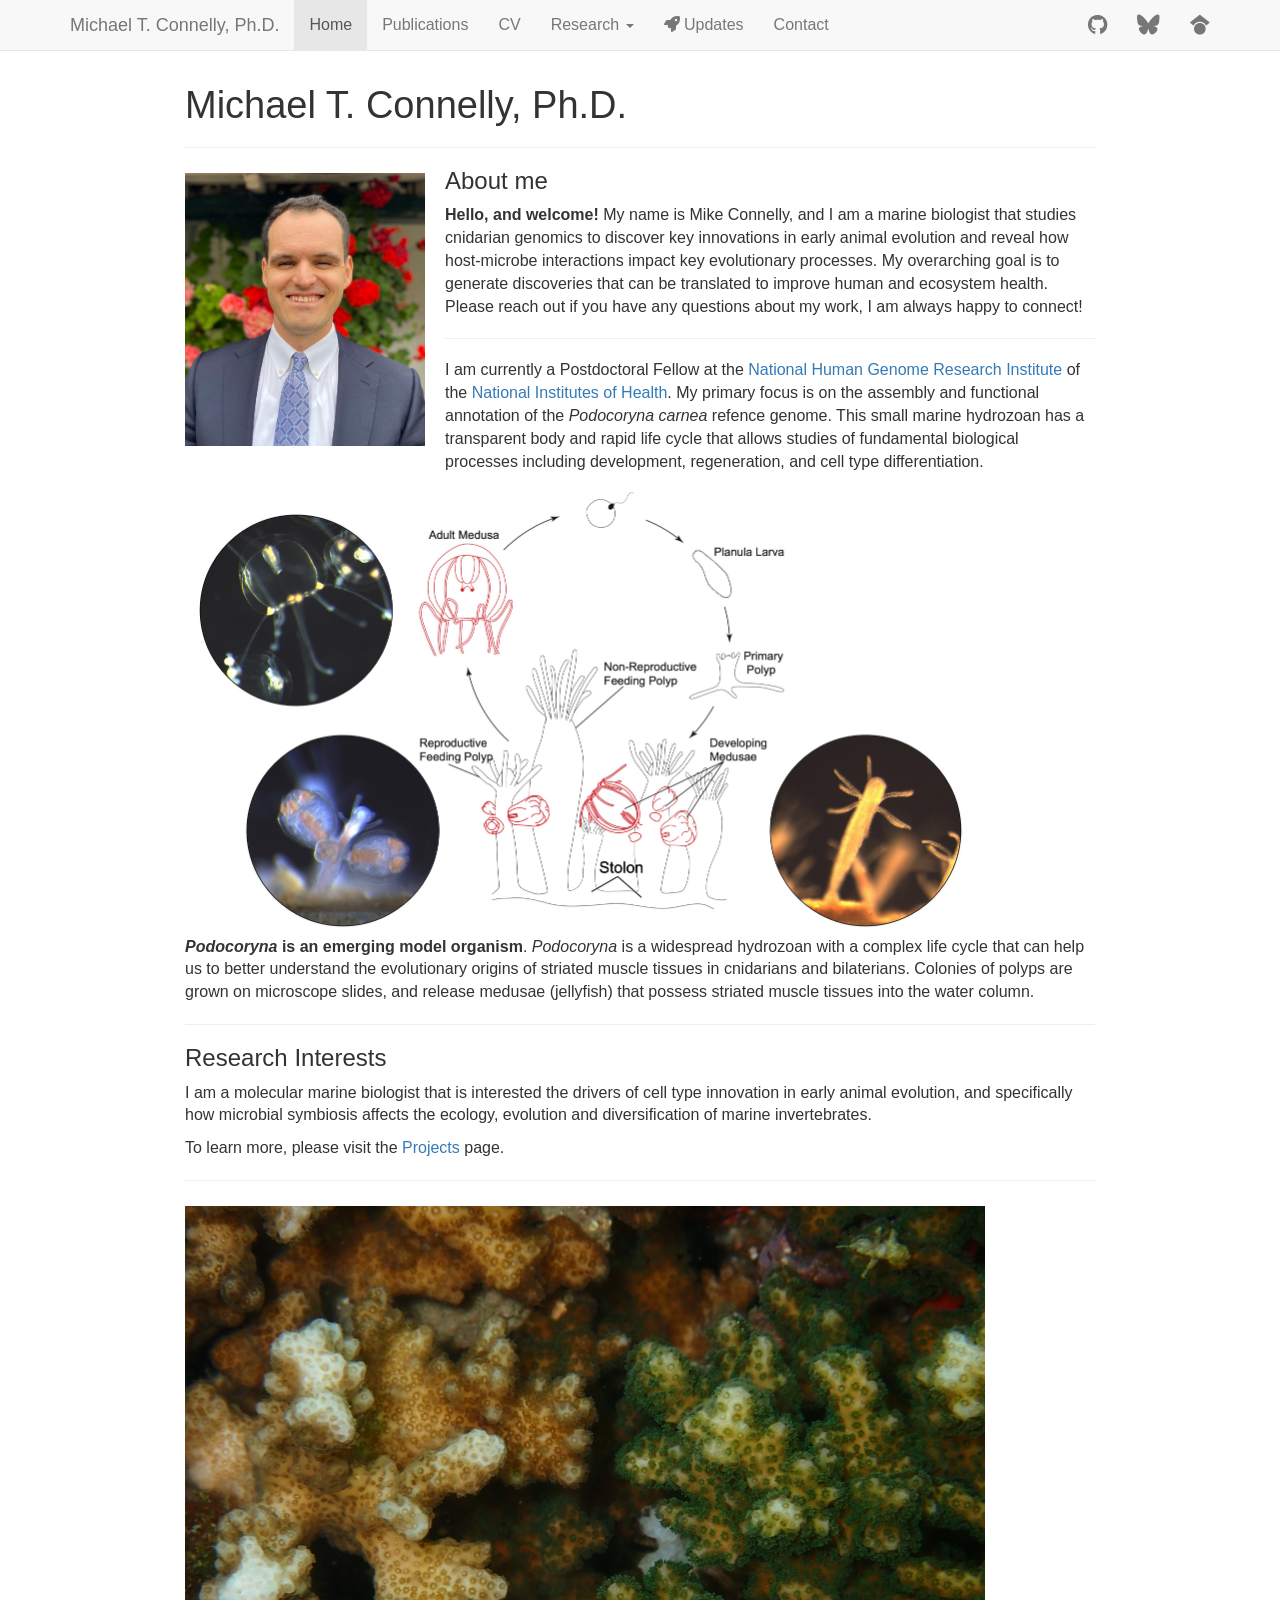
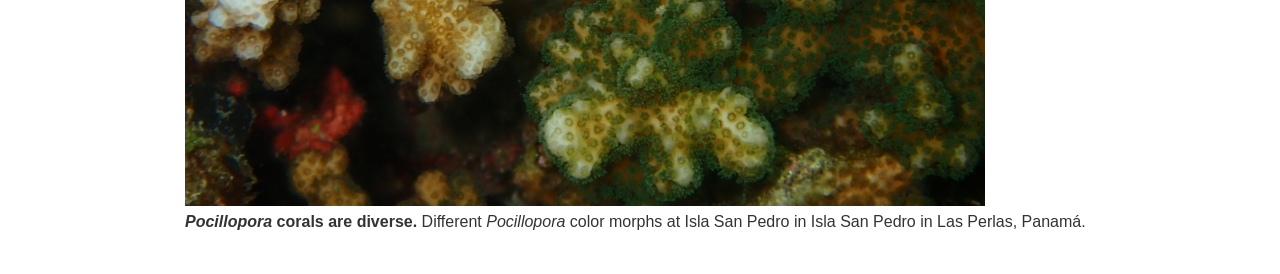
==== commit f1c47a91: "website updates for summer 2025" ====
--- a/index.html
+++ b/index.html
@@ -32,8 +32,8 @@
 <script src="site_libs/navigation-1.1/tabsets.js"></script>
 <link href="site_libs/highlightjs-9.12.0/default.css" rel="stylesheet" />
 <script src="site_libs/highlightjs-9.12.0/highlight.js"></script>
-<link href="site_libs/font-awesome-6.4.0/css/all.min.css" rel="stylesheet" />
-<link href="site_libs/font-awesome-6.4.0/css/v4-shims.min.css" rel="stylesheet" />
+<link href="site_libs/font-awesome-6.5.2/css/all.min.css" rel="stylesheet" />
+<link href="site_libs/font-awesome-6.5.2/css/v4-shims.min.css" rel="stylesheet" />
 <!-- Google tag (gtag.js) -->
 <script async src="https://www.googletagmanager.com/gtag/js?id=G-3F26P0RLC5"></script>
 <script>
@@ -296,14 +296,14 @@
   </a>
 </li>
 <li>
-  <a href="https://twitter.com/MikeT_Connelly">
-    <span class="fa fa-twitter fa-lg"></span>
+  <a href="https://bsky.app/profile/michaeltconnelly.bsky.social">
+    <span class="fa fa-brands fa-bluesky fa-lg"></span>
      
   </a>
 </li>
 <li>
   <a href="https://scholar.google.com/citations?user=OjTalQQAAAAJ&amp;hl=en">
-    <span class="fa fa-google"></span>
+    <span class="fa fa-brands fa-google-scholar fa-lg"></span>
      
   </a>
 </li>
@@ -328,12 +328,12 @@
 }
 </style>
 <hr />
-<p><img style="margin: 5px 20px 5px 0" src="images/Mike_3MT_headshot.JPG" alt="3MT Miami" align="left" width="240px"></img></p>
+<p><img style="margin: 5px 20px 5px 0" src="images/Mike_headshot_Fagua.jpg" alt="3MT Miami" align="left" width="240px"></img></p>
 <div id="about-me" class="section level3">
 <h3>About me</h3>
 <p><strong>Hello, and welcome!</strong> My name is Mike Connelly, and I
-am a marine biologist that studies cnidarian genomics to examine
-innovations in early animal evolution, and to reveal how host-microbe
+am a marine biologist that studies cnidarian genomics to discover key
+innovations in early animal evolution and reveal how host-microbe
 interactions impact key evolutionary processes. My overarching goal is
 to generate discoveries that can be translated to improve human and
 ecosystem health. Please reach out if you have any questions about my
@@ -345,26 +345,28 @@
 of Health</a>. My primary focus is on the assembly and functional
 annotation of the <em>Podocoryna carnea</em> refence genome. This small
 marine hydrozoan has a transparent body and rapid life cycle that allows
-studies of fundamental biological processes including development, cell
-differentiation, and regeneration.</p>
+studies of fundamental biological processes including development,
+regeneration, and cell type differentiation.</p>
 <div class="float">
-<img src="images/podocoryna_polyp_slide.JPG"
+<img src="images/podocoryna_life_cycle.JPG"
 style="margin: 5px 5px 5px 0" align="center" width="800"
-alt="Podocoryna is an emerging model organism. Podocoryna carnea is a widespread hydrozoan with a complex life cycle that can help us to better understand the evolutionary origins of striated muscle tissues in cnidarians and bilaterians." />
+alt="Podocoryna is an emerging model organism. Podocoryna is a widespread hydrozoan with a complex life cycle that can help us to better understand the evolutionary origins of striated muscle tissues in cnidarians and bilaterians. Colonies of polyps are grown on microscope slides, and release medusae (jellyfish) that possess striated muscle tissues into the water column." />
 <div class="figcaption"><strong><em>Podocoryna</em></strong> <strong>is
-an emerging model organism</strong>. <em>Podocoryna carnea</em> is a
-widespread hydrozoan with a complex life cycle that can help us to
-better understand the evolutionary origins of striated muscle tissues in
-cnidarians and bilaterians.</div>
+an emerging model organism</strong>. <em>Podocoryna</em> is a widespread
+hydrozoan with a complex life cycle that can help us to better
+understand the evolutionary origins of striated muscle tissues in
+cnidarians and bilaterians. Colonies of polyps are grown on microscope
+slides, and release medusae (jellyfish) that possess striated muscle
+tissues into the water column.</div>
 </div>
 <hr />
 </div>
 <div id="research-interests" class="section level3">
 <h3>Research Interests</h3>
 <p>I am a molecular marine biologist that is interested the drivers of
-innovation in early animal evolution, and specifically how microbial
-symbiosis affects the ecology, evolution and diversification of marine
-invertebrates.</p>
+cell type innovation in early animal evolution, and specifically how
+microbial symbiosis affects the ecology, evolution and diversification
+of marine invertebrates.</p>
 <p>To learn more, please visit the <a
 href="https://michaeltconnelly.github.io/projects.html">Projects</a>
 page.</p>
--- a/site_libs/font-awesome-6.5.2/css/v4-shims.min.css
+++ b/site_libs/font-awesome-6.5.2/css/v4-shims.min.css
@@ -0,0 +1,6 @@
+/*!
+ * Font Awesome Free 6.5.2 by @fontawesome - https://fontawesome.com
+ * License - https://fontawesome.com/license/free (Icons: CC BY 4.0, Fonts: SIL OFL 1.1, Code: MIT License)
+ * Copyright 2024 Fonticons, Inc.
+ */
+.fa.fa-glass:before{content:"\f000"}.fa.fa-envelope-o{font-family:"Font Awesome 6 Free";font-weight:400}.fa.fa-envelope-o:before{content:"\f0e0"}.fa.fa-star-o{font-family:"Font Awesome 6 Free";font-weight:400}.fa.fa-star-o:before{content:"\f005"}.fa.fa-close:before,.fa.fa-remove:before{content:"\f00d"}.fa.fa-gear:before{content:"\f013"}.fa.fa-trash-o{font-family:"Font Awesome 6 Free";font-weight:400}.fa.fa-trash-o:before{content:"\f2ed"}.fa.fa-home:before{content:"\f015"}.fa.fa-file-o{font-family:"Font Awesome 6 Free";font-weight:400}.fa.fa-file-o:before{content:"\f15b"}.fa.fa-clock-o{font-family:"Font Awesome 6 Free";font-weight:400}.fa.fa-clock-o:before{content:"\f017"}.fa.fa-arrow-circle-o-down{font-family:"Font Awesome 6 Free";font-weight:400}.fa.fa-arrow-circle-o-down:before{content:"\f358"}.fa.fa-arrow-circle-o-up{font-family:"Font Awesome 6 Free";font-weight:400}.fa.fa-arrow-circle-o-up:before{content:"\f35b"}.fa.fa-play-circle-o{font-family:"Font Awesome 6 Free";font-weight:400}.fa.fa-play-circle-o:before{content:"\f144"}.fa.fa-repeat:before,.fa.fa-rotate-right:before{content:"\f01e"}.fa.fa-refresh:before{content:"\f021"}.fa.fa-list-alt{font-family:"Font Awesome 6 Free";font-weight:400}.fa.fa-list-alt:before{content:"\f022"}.fa.fa-dedent:before{content:"\f03b"}.fa.fa-video-camera:before{content:"\f03d"}.fa.fa-picture-o{font-family:"Font Awesome 6 Free";font-weight:400}.fa.fa-picture-o:before{content:"\f03e"}.fa.fa-photo{font-family:"Font Awesome 6 Free";font-weight:400}.fa.fa-photo:before{content:"\f03e"}.fa.fa-image{font-family:"Font Awesome 6 Free";font-weight:400}.fa.fa-image:before{content:"\f03e"}.fa.fa-map-marker:before{content:"\f3c5"}.fa.fa-pencil-square-o{font-family:"Font Awesome 6 Free";font-weight:400}.fa.fa-pencil-square-o:before{content:"\f044"}.fa.fa-edit{font-family:"Font Awesome 6 Free";font-weight:400}.fa.fa-edit:before{content:"\f044"}.fa.fa-share-square-o:before{content:"\f14d"}.fa.fa-check-square-o{font-family:"Font Awesome 6 Free";font-weight:400}.fa.fa-check-square-o:before{content:"\f14a"}.fa.fa-arrows:before{content:"\f0b2"}.fa.fa-times-circle-o{font-family:"Font Awesome 6 Free";font-weight:400}.fa.fa-times-circle-o:before{content:"\f057"}.fa.fa-check-circle-o{font-family:"Font Awesome 6 Free";font-weight:400}.fa.fa-check-circle-o:before{content:"\f058"}.fa.fa-mail-forward:before{content:"\f064"}.fa.fa-expand:before{content:"\f424"}.fa.fa-compress:before{content:"\f422"}.fa.fa-eye,.fa.fa-eye-slash{font-family:"Font Awesome 6 Free";font-weight:400}.fa.fa-warning:before{content:"\f071"}.fa.fa-calendar:before{content:"\f073"}.fa.fa-arrows-v:before{content:"\f338"}.fa.fa-arrows-h:before{content:"\f337"}.fa.fa-bar-chart-o:before,.fa.fa-bar-chart:before{content:"\e0e3"}.fa.fa-twitter-square{font-family:"Font Awesome 6 Brands";font-weight:400}.fa.fa-twitter-square:before{content:"\f081"}.fa.fa-facebook-square{font-family:"Font Awesome 6 Brands";font-weight:400}.fa.fa-facebook-square:before{content:"\f082"}.fa.fa-gears:before{content:"\f085"}.fa.fa-thumbs-o-up{font-family:"Font Awesome 6 Free";font-weight:400}.fa.fa-thumbs-o-up:before{content:"\f164"}.fa.fa-thumbs-o-down{font-family:"Font Awesome 6 Free";font-weight:400}.fa.fa-thumbs-o-down:before{content:"\f165"}.fa.fa-heart-o{font-family:"Font Awesome 6 Free";font-weight:400}.fa.fa-heart-o:before{content:"\f004"}.fa.fa-sign-out:before{content:"\f2f5"}.fa.fa-linkedin-square{font-family:"Font Awesome 6 Brands";font-weight:400}.fa.fa-linkedin-square:before{content:"\f08c"}.fa.fa-thumb-tack:before{content:"\f08d"}.fa.fa-external-link:before{content:"\f35d"}.fa.fa-sign-in:before{content:"\f2f6"}.fa.fa-github-square{font-family:"Font Awesome 6 Brands";font-weight:400}.fa.fa-github-square:before{content:"\f092"}.fa.fa-lemon-o{font-family:"Font Awesome 6 Free";font-weight:400}.fa.fa-lemon-o:before{content:"\f094"}.fa.fa-square-o{font-family:"Font Awesome 6 Free";font-weight:400}.fa.fa-square-o:before{content:"\f0c8"}.fa.fa-bookmark-o{font-family:"Font Awesome 6 Free";font-weight:400}.fa.fa-bookmark-o:before{content:"\f02e"}.fa.fa-facebook,.fa.fa-twitter{font-family:"Font Awesome 6 Brands";font-weight:400}.fa.fa-facebook:before{content:"\f39e"}.fa.fa-facebook-f{font-family:"Font Awesome 6 Brands";font-weight:400}.fa.fa-facebook-f:before{content:"\f39e"}.fa.fa-github{font-family:"Font Awesome 6 Brands";font-weight:400}.fa.fa-credit-card{font-family:"Font Awesome 6 Free";font-weight:400}.fa.fa-feed:before{content:"\f09e"}.fa.fa-hdd-o{font-family:"Font Awesome 6 Free";font-weight:400}.fa.fa-hdd-o:before{content:"\f0a0"}.fa.fa-hand-o-right{font-family:"Font Awesome 6 Free";font-weight:400}.fa.fa-hand-o-right:before{content:"\f0a4"}.fa.fa-hand-o-left{font-family:"Font Awesome 6 Free";font-weight:400}.fa.fa-hand-o-left:before{content:"\f0a5"}.fa.fa-hand-o-up{font-family:"Font Awesome 6 Free";font-weight:400}.fa.fa-hand-o-up:before{content:"\f0a6"}.fa.fa-hand-o-down{font-family:"Font Awesome 6 Free";font-weight:400}.fa.fa-hand-o-down:before{content:"\f0a7"}.fa.fa-globe:before{content:"\f57d"}.fa.fa-tasks:before{content:"\f828"}.fa.fa-arrows-alt:before{content:"\f31e"}.fa.fa-group:before{content:"\f0c0"}.fa.fa-chain:before{content:"\f0c1"}.fa.fa-cut:before{content:"\f0c4"}.fa.fa-files-o{font-family:"Font Awesome 6 Free";font-weight:400}.fa.fa-files-o:before{content:"\f0c5"}.fa.fa-floppy-o{font-family:"Font Awesome 6 Free";font-weight:400}.fa.fa-floppy-o:before{content:"\f0c7"}.fa.fa-save{font-family:"Font Awesome 6 Free";font-weight:400}.fa.fa-save:before{content:"\f0c7"}.fa.fa-navicon:before,.fa.fa-reorder:before{content:"\f0c9"}.fa.fa-magic:before{content:"\e2ca"}.fa.fa-pinterest,.fa.fa-pinterest-square{font-family:"Font Awesome 6 Brands";font-weight:400}.fa.fa-pinterest-square:before{content:"\f0d3"}.fa.fa-google-plus-square{font-family:"Font Awesome 6 Brands";font-weight:400}.fa.fa-google-plus-square:before{content:"\f0d4"}.fa.fa-google-plus{font-family:"Font Awesome 6 Brands";font-weight:400}.fa.fa-google-plus:before{content:"\f0d5"}.fa.fa-money:before{content:"\f3d1"}.fa.fa-unsorted:before{content:"\f0dc"}.fa.fa-sort-desc:before{content:"\f0dd"}.fa.fa-sort-asc:before{content:"\f0de"}.fa.fa-linkedin{font-family:"Font Awesome 6 Brands";font-weight:400}.fa.fa-linkedin:before{content:"\f0e1"}.fa.fa-rotate-left:before{content:"\f0e2"}.fa.fa-legal:before{content:"\f0e3"}.fa.fa-dashboard:before,.fa.fa-tachometer:before{content:"\f625"}.fa.fa-comment-o{font-family:"Font Awesome 6 Free";font-weight:400}.fa.fa-comment-o:before{content:"\f075"}.fa.fa-comments-o{font-family:"Font Awesome 6 Free";font-weight:400}.fa.fa-comments-o:before{content:"\f086"}.fa.fa-flash:before{content:"\f0e7"}.fa.fa-clipboard:before{content:"\f0ea"}.fa.fa-lightbulb-o{font-family:"Font Awesome 6 Free";font-weight:400}.fa.fa-lightbulb-o:before{content:"\f0eb"}.fa.fa-exchange:before{content:"\f362"}.fa.fa-cloud-download:before{content:"\f0ed"}.fa.fa-cloud-upload:before{content:"\f0ee"}.fa.fa-bell-o{font-family:"Font Awesome 6 Free";font-weight:400}.fa.fa-bell-o:before{content:"\f0f3"}.fa.fa-cutlery:before{content:"\f2e7"}.fa.fa-file-text-o{font-family:"Font Awesome 6 Free";font-weight:400}.fa.fa-file-text-o:before{content:"\f15c"}.fa.fa-building-o{font-family:"Font Awesome 6 Free";font-weight:400}.fa.fa-building-o:before{content:"\f1ad"}.fa.fa-hospital-o{font-family:"Font Awesome 6 Free";font-weight:400}.fa.fa-hospital-o:before{content:"\f0f8"}.fa.fa-tablet:before{content:"\f3fa"}.fa.fa-mobile-phone:before,.fa.fa-mobile:before{content:"\f3cd"}.fa.fa-circle-o{font-family:"Font Awesome 6 Free";font-weight:400}.fa.fa-circle-o:before{content:"\f111"}.fa.fa-mail-reply:before{content:"\f3e5"}.fa.fa-github-alt{font-family:"Font Awesome 6 Brands";font-weight:400}.fa.fa-folder-o{font-family:"Font Awesome 6 Free";font-weight:400}.fa.fa-folder-o:before{content:"\f07b"}.fa.fa-folder-open-o{font-family:"Font Awesome 6 Free";font-weight:400}.fa.fa-folder-open-o:before{content:"\f07c"}.fa.fa-smile-o{font-family:"Font Awesome 6 Free";font-weight:400}.fa.fa-smile-o:before{content:"\f118"}.fa.fa-frown-o{font-family:"Font Awesome 6 Free";font-weight:400}.fa.fa-frown-o:before{content:"\f119"}.fa.fa-meh-o{font-family:"Font Awesome 6 Free";font-weight:400}.fa.fa-meh-o:before{content:"\f11a"}.fa.fa-keyboard-o{font-family:"Font Awesome 6 Free";font-weight:400}.fa.fa-keyboard-o:before{content:"\f11c"}.fa.fa-flag-o{font-family:"Font Awesome 6 Free";font-weight:400}.fa.fa-flag-o:before{content:"\f024"}.fa.fa-mail-reply-all:before{content:"\f122"}.fa.fa-star-half-o{font-family:"Font Awesome 6 Free";font-weight:400}.fa.fa-star-half-o:before{content:"\f5c0"}.fa.fa-star-half-empty{font-family:"Font Awesome 6 Free";font-weight:400}.fa.fa-star-half-empty:before{content:"\f5c0"}.fa.fa-star-half-full{font-family:"Font Awesome 6 Free";font-weight:400}.fa.fa-star-half-full:before{content:"\f5c0"}.fa.fa-code-fork:before{content:"\f126"}.fa.fa-chain-broken:before,.fa.fa-unlink:before{content:"\f127"}.fa.fa-calendar-o{font-family:"Font Awesome 6 Free";font-weight:400}.fa.fa-calendar-o:before{content:"\f133"}.fa.fa-css3,.fa.fa-html5,.fa.fa-maxcdn{font-family:"Font Awesome 6 Brands";font-weight:400}.fa.fa-unlock-alt:before{content:"\f09c"}.fa.fa-minus-square-o{font-family:"Font Awesome 6 Free";font-weight:400}.fa.fa-minus-square-o:before{content:"\f146"}.fa.fa-level-up:before{content:"\f3bf"}.fa.fa-level-down:before{content:"\f3be"}.fa.fa-pencil-square:before{content:"\f14b"}.fa.fa-external-link-square:before{content:"\f360"}.fa.fa-compass{font-family:"Font Awesome 6 Free";font-weight:400}.fa.fa-caret-square-o-down{font-family:"Font Awesome 6 Free";font-weight:400}.fa.fa-caret-square-o-down:before{content:"\f150"}.fa.fa-toggle-down{font-family:"Font Awesome 6 Free";font-weight:400}.fa.fa-toggle-down:before{content:"\f150"}.fa.fa-caret-square-o-up{font-family:"Font Awesome 6 Free";font-weight:400}.fa.fa-caret-square-o-up:before{content:"\f151"}.fa.fa-toggle-up{font-family:"Font Awesome 6 Free";font-weight:400}.fa.fa-toggle-up:before{content:"\f151"}.fa.fa-caret-square-o-right{font-family:"Font Awesome 6 Free";font-weight:400}.fa.fa-caret-square-o-right:before{content:"\f152"}.fa.fa-toggle-right{font-family:"Font Awesome 6 Free";font-weight:400}.fa.fa-toggle-right:before{content:"\f152"}.fa.fa-eur:before,.fa.fa-euro:before{content:"\f153"}.fa.fa-gbp:before{content:"\f154"}.fa.fa-dollar:before,.fa.fa-usd:before{content:"\24"}.fa.fa-inr:before,.fa.fa-rupee:before{content:"\e1bc"}.fa.fa-cny:before,.fa.fa-jpy:before,.fa.fa-rmb:before,.fa.fa-yen:before{content:"\f157"}.fa.fa-rouble:before,.fa.fa-rub:before,.fa.fa-ruble:before{content:"\f158"}.fa.fa-krw:before,.fa.fa-won:before{content:"\f159"}.fa.fa-bitcoin,.fa.fa-btc{font-family:"Font Awesome 6 Brands";font-weight:400}.fa.fa-bitcoin:before{content:"\f15a"}.fa.fa-file-text:before{content:"\f15c"}.fa.fa-sort-alpha-asc:before{content:"\f15d"}.fa.fa-sort-alpha-desc:before{content:"\f881"}.fa.fa-sort-amount-asc:before{content:"\f884"}.fa.fa-sort-amount-desc:before{content:"\f160"}.fa.fa-sort-numeric-asc:before{content:"\f162"}.fa.fa-sort-numeric-desc:before{content:"\f886"}.fa.fa-youtube-square{font-family:"Font Awesome 6 Brands";font-weight:400}.fa.fa-youtube-square:before{content:"\f431"}.fa.fa-xing,.fa.fa-xing-square,.fa.fa-youtube{font-family:"Font Awesome 6 Brands";font-weight:400}.fa.fa-xing-square:before{content:"\f169"}.fa.fa-youtube-play{font-family:"Font Awesome 6 Brands";font-weight:400}.fa.fa-youtube-play:before{content:"\f167"}.fa.fa-adn,.fa.fa-bitbucket,.fa.fa-bitbucket-square,.fa.fa-dropbox,.fa.fa-flickr,.fa.fa-instagram,.fa.fa-stack-overflow{font-family:"Font Awesome 6 Brands";font-weight:400}.fa.fa-bitbucket-square:before{content:"\f171"}.fa.fa-tumblr,.fa.fa-tumblr-square{font-family:"Font Awesome 6 Brands";font-weight:400}.fa.fa-tumblr-square:before{content:"\f174"}.fa.fa-long-arrow-down:before{content:"\f309"}.fa.fa-long-arrow-up:before{content:"\f30c"}.fa.fa-long-arrow-left:before{content:"\f30a"}.fa.fa-long-arrow-right:before{content:"\f30b"}.fa.fa-android,.fa.fa-apple,.fa.fa-dribbble,.fa.fa-foursquare,.fa.fa-gittip,.fa.fa-gratipay,.fa.fa-linux,.fa.fa-skype,.fa.fa-trello,.fa.fa-windows{font-family:"Font Awesome 6 Brands";font-weight:400}.fa.fa-gittip:before{content:"\f184"}.fa.fa-sun-o{font-family:"Font Awesome 6 Free";font-weight:400}.fa.fa-sun-o:before{content:"\f185"}.fa.fa-moon-o{font-family:"Font Awesome 6 Free";font-weight:400}.fa.fa-moon-o:before{content:"\f186"}.fa.fa-pagelines,.fa.fa-renren,.fa.fa-stack-exchange,.fa.fa-vk,.fa.fa-weibo{font-family:"Font Awesome 6 Brands";font-weight:400}.fa.fa-arrow-circle-o-right{font-family:"Font Awesome 6 Free";font-weight:400}.fa.fa-arrow-circle-o-right:before{content:"\f35a"}.fa.fa-arrow-circle-o-left{font-family:"Font Awesome 6 Free";font-weight:400}.fa.fa-arrow-circle-o-left:before{content:"\f359"}.fa.fa-caret-square-o-left{font-family:"Font Awesome 6 Free";font-weight:400}.fa.fa-caret-square-o-left:before{content:"\f191"}.fa.fa-toggle-left{font-family:"Font Awesome 6 Free";font-weight:400}.fa.fa-toggle-left:before{content:"\f191"}.fa.fa-dot-circle-o{font-family:"Font Awesome 6 Free";font-weight:400}.fa.fa-dot-circle-o:before{content:"\f192"}.fa.fa-vimeo-square{font-family:"Font Awesome 6 Brands";font-weight:400}.fa.fa-vimeo-square:before{content:"\f194"}.fa.fa-try:before,.fa.fa-turkish-lira:before{content:"\e2bb"}.fa.fa-plus-square-o{font-family:"Font Awesome 6 Free";font-weight:400}.fa.fa-plus-square-o:before{content:"\f0fe"}.fa.fa-openid,.fa.fa-slack,.fa.fa-wordpress{font-family:"Font Awesome 6 Brands";font-weight:400}.fa.fa-bank:before,.fa.fa-institution:before{content:"\f19c"}.fa.fa-mortar-board:before{content:"\f19d"}.fa.fa-google,.fa.fa-reddit,.fa.fa-reddit-square,.fa.fa-yahoo{font-family:"Font Awesome 6 Brands";font-weight:400}.fa.fa-reddit-square:before{content:"\f1a2"}.fa.fa-behance,.fa.fa-behance-square,.fa.fa-delicious,.fa.fa-digg,.fa.fa-drupal,.fa.fa-joomla,.fa.fa-pied-piper-alt,.fa.fa-pied-piper-pp,.fa.fa-stumbleupon,.fa.fa-stumbleupon-circle{font-family:"Font Awesome 6 Brands";font-weight:400}.fa.fa-behance-square:before{content:"\f1b5"}.fa.fa-steam,.fa.fa-steam-square{font-family:"Font Awesome 6 Brands";font-weight:400}.fa.fa-steam-square:before{content:"\f1b7"}.fa.fa-automobile:before{content:"\f1b9"}.fa.fa-cab:before{content:"\f1ba"}.fa.fa-deviantart,.fa.fa-soundcloud,.fa.fa-spotify{font-family:"Font Awesome 6 Brands";font-weight:400}.fa.fa-file-pdf-o{font-family:"Font Awesome 6 Free";font-weight:400}.fa.fa-file-pdf-o:before{content:"\f1c1"}.fa.fa-file-word-o{font-family:"Font Awesome 6 Free";font-weight:400}.fa.fa-file-word-o:before{content:"\f1c2"}.fa.fa-file-excel-o{font-family:"Font Awesome 6 Free";font-weight:400}.fa.fa-file-excel-o:before{content:"\f1c3"}.fa.fa-file-powerpoint-o{font-family:"Font Awesome 6 Free";font-weight:400}.fa.fa-file-powerpoint-o:before{content:"\f1c4"}.fa.fa-file-image-o{font-family:"Font Awesome 6 Free";font-weight:400}.fa.fa-file-image-o:before{content:"\f1c5"}.fa.fa-file-photo-o{font-family:"Font Awesome 6 Free";font-weight:400}.fa.fa-file-photo-o:before{content:"\f1c5"}.fa.fa-file-picture-o{font-family:"Font Awesome 6 Free";font-weight:400}.fa.fa-file-picture-o:before{content:"\f1c5"}.fa.fa-file-archive-o{font-family:"Font Awesome 6 Free";font-weight:400}.fa.fa-file-archive-o:before{content:"\f1c6"}.fa.fa-file-zip-o{font-family:"Font Awesome 6 Free";font-weight:400}.fa.fa-file-zip-o:before{content:"\f1c6"}.fa.fa-file-audio-o{font-family:"Font Awesome 6 Free";font-weight:400}.fa.fa-file-audio-o:before{content:"\f1c7"}.fa.fa-file-sound-o{font-family:"Font Awesome 6 Free";font-weight:400}.fa.fa-file-sound-o:before{content:"\f1c7"}.fa.fa-file-video-o{font-family:"Font Awesome 6 Free";font-weight:400}.fa.fa-file-video-o:before{content:"\f1c8"}.fa.fa-file-movie-o{font-family:"Font Awesome 6 Free";font-weight:400}.fa.fa-file-movie-o:before{content:"\f1c8"}.fa.fa-file-code-o{font-family:"Font Awesome 6 Free";font-weight:400}.fa.fa-file-code-o:before{content:"\f1c9"}.fa.fa-codepen,.fa.fa-jsfiddle,.fa.fa-vine{font-family:"Font Awesome 6 Brands";font-weight:400}.fa.fa-life-bouy:before,.fa.fa-life-buoy:before,.fa.fa-life-saver:before,.fa.fa-support:before{content:"\f1cd"}.fa.fa-circle-o-notch:before{content:"\f1ce"}.fa.fa-ra,.fa.fa-rebel{font-family:"Font Awesome 6 Brands";font-weight:400}.fa.fa-ra:before{content:"\f1d0"}.fa.fa-resistance{font-family:"Font Awesome 6 Brands";font-weight:400}.fa.fa-resistance:before{content:"\f1d0"}.fa.fa-empire,.fa.fa-ge{font-family:"Font Awesome 6 Brands";font-weight:400}.fa.fa-ge:before{content:"\f1d1"}.fa.fa-git-square{font-family:"Font Awesome 6 Brands";font-weight:400}.fa.fa-git-square:before{content:"\f1d2"}.fa.fa-git,.fa.fa-hacker-news,.fa.fa-y-combinator-square{font-family:"Font Awesome 6 Brands";font-weight:400}.fa.fa-y-combinator-square:before{content:"\f1d4"}.fa.fa-yc-square{font-family:"Font Awesome 6 Brands";font-weight:400}.fa.fa-yc-square:before{content:"\f1d4"}.fa.fa-qq,.fa.fa-tencent-weibo,.fa.fa-wechat,.fa.fa-weixin{font-family:"Font Awesome 6 Brands";font-weight:400}.fa.fa-wechat:before{content:"\f1d7"}.fa.fa-send:before{content:"\f1d8"}.fa.fa-paper-plane-o{font-family:"Font Awesome 6 Free";font-weight:400}.fa.fa-paper-plane-o:before{content:"\f1d8"}.fa.fa-send-o{font-family:"Font Awesome 6 Free";font-weight:400}.fa.fa-send-o:before{content:"\f1d8"}.fa.fa-circle-thin{font-family:"Font Awesome 6 Free";font-weight:400}.fa.fa-circle-thin:before{content:"\f111"}.fa.fa-header:before{content:"\f1dc"}.fa.fa-futbol-o{font-family:"Font Awesome 6 Free";font-weight:400}.fa.fa-futbol-o:before{content:"\f1e3"}.fa.fa-soccer-ball-o{font-family:"Font Awesome 6 Free";font-weight:400}.fa.fa-soccer-ball-o:before{content:"\f1e3"}.fa.fa-slideshare,.fa.fa-twitch,.fa.fa-yelp{font-family:"Font Awesome 6 Brands";font-weight:400}.fa.fa-newspaper-o{font-family:"Font Awesome 6 Free";font-weight:400}.fa.fa-newspaper-o:before{content:"\f1ea"}.fa.fa-cc-amex,.fa.fa-cc-discover,.fa.fa-cc-mastercard,.fa.fa-cc-paypal,.fa.fa-cc-stripe,.fa.fa-cc-visa,.fa.fa-google-wallet,.fa.fa-paypal{font-family:"Font Awesome 6 Brands";font-weight:400}.fa.fa-bell-slash-o{font-family:"Font Awesome 6 Free";font-weight:400}.fa.fa-bell-slash-o:before{content:"\f1f6"}.fa.fa-trash:before{content:"\f2ed"}.fa.fa-copyright{font-family:"Font Awesome 6 Free";font-weight:400}.fa.fa-eyedropper:before{content:"\f1fb"}.fa.fa-area-chart:before{content:"\f1fe"}.fa.fa-pie-chart:before{content:"\f200"}.fa.fa-line-chart:before{content:"\f201"}.fa.fa-lastfm,.fa.fa-lastfm-square{font-family:"Font Awesome 6 Brands";font-weight:400}.fa.fa-lastfm-square:before{content:"\f203"}.fa.fa-angellist,.fa.fa-ioxhost{font-family:"Font Awesome 6 Brands";font-weight:400}.fa.fa-cc{font-family:"Font Awesome 6 Free";font-weight:400}.fa.fa-cc:before{content:"\f20a"}.fa.fa-ils:before,.fa.fa-shekel:before,.fa.fa-sheqel:before{content:"\f20b"}.fa.fa-buysellads,.fa.fa-connectdevelop,.fa.fa-dashcube,.fa.fa-forumbee,.fa.fa-leanpub,.fa.fa-sellsy,.fa.fa-shirtsinbulk,.fa.fa-simplybuilt,.fa.fa-skyatlas{font-family:"Font Awesome 6 Brands";font-weight:400}.fa.fa-diamond{font-family:"Font Awesome 6 Free";font-weight:400}.fa.fa-diamond:before{content:"\f3a5"}.fa.fa-intersex:before,.fa.fa-transgender:before{content:"\f224"}.fa.fa-transgender-alt:before{content:"\f225"}.fa.fa-facebook-official{font-family:"Font Awesome 6 Brands";font-weight:400}.fa.fa-facebook-official:before{content:"\f09a"}.fa.fa-pinterest-p,.fa.fa-whatsapp{font-family:"Font Awesome 6 Brands";font-weight:400}.fa.fa-hotel:before{content:"\f236"}.fa.fa-medium,.fa.fa-viacoin,.fa.fa-y-combinator,.fa.fa-yc{font-family:"Font Awesome 6 Brands";font-weight:400}.fa.fa-yc:before{content:"\f23b"}.fa.fa-expeditedssl,.fa.fa-opencart,.fa.fa-optin-monster{font-family:"Font Awesome 6 Brands";font-weight:400}.fa.fa-battery-4:before,.fa.fa-battery:before{content:"\f240"}.fa.fa-battery-3:before{content:"\f241"}.fa.fa-battery-2:before{content:"\f242"}.fa.fa-battery-1:before{content:"\f243"}.fa.fa-battery-0:before{content:"\f244"}.fa.fa-object-group,.fa.fa-object-ungroup,.fa.fa-sticky-note-o{font-family:"Font Awesome 6 Free";font-weight:400}.fa.fa-sticky-note-o:before{content:"\f249"}.fa.fa-cc-diners-club,.fa.fa-cc-jcb{font-family:"Font Awesome 6 Brands";font-weight:400}.fa.fa-clone{font-family:"Font Awesome 6 Free";font-weight:400}.fa.fa-hourglass-o:before{content:"\f254"}.fa.fa-hourglass-1:before{content:"\f251"}.fa.fa-hourglass-2:before{content:"\f252"}.fa.fa-hourglass-3:before{content:"\f253"}.fa.fa-hand-rock-o{font-family:"Font Awesome 6 Free";font-weight:400}.fa.fa-hand-rock-o:before{content:"\f255"}.fa.fa-hand-grab-o{font-family:"Font Awesome 6 Free";font-weight:400}.fa.fa-hand-grab-o:before{content:"\f255"}.fa.fa-hand-paper-o{font-family:"Font Awesome 6 Free";font-weight:400}.fa.fa-hand-paper-o:before{content:"\f256"}.fa.fa-hand-stop-o{font-family:"Font Awesome 6 Free";font-weight:400}.fa.fa-hand-stop-o:before{content:"\f256"}.fa.fa-hand-scissors-o{font-family:"Font Awesome 6 Free";font-weight:400}.fa.fa-hand-scissors-o:before{content:"\f257"}.fa.fa-hand-lizard-o{font-family:"Font Awesome 6 Free";font-weight:400}.fa.fa-hand-lizard-o:before{content:"\f258"}.fa.fa-hand-spock-o{font-family:"Font Awesome 6 Free";font-weight:400}.fa.fa-hand-spock-o:before{content:"\f259"}.fa.fa-hand-pointer-o{font-family:"Font Awesome 6 Free";font-weight:400}.fa.fa-hand-pointer-o:before{content:"\f25a"}.fa.fa-hand-peace-o{font-family:"Font Awesome 6 Free";font-weight:400}.fa.fa-hand-peace-o:before{content:"\f25b"}.fa.fa-registered{font-family:"Font Awesome 6 Free";font-weight:400}.fa.fa-creative-commons,.fa.fa-gg,.fa.fa-gg-circle,.fa.fa-odnoklassniki,.fa.fa-odnoklassniki-square{font-family:"Font Awesome 6 Brands";font-weight:400}.fa.fa-odnoklassniki-square:before{content:"\f264"}.fa.fa-chrome,.fa.fa-firefox,.fa.fa-get-pocket,.fa.fa-internet-explorer,.fa.fa-opera,.fa.fa-safari,.fa.fa-wikipedia-w{font-family:"Font Awesome 6 Brands";font-weight:400}.fa.fa-television:before{content:"\f26c"}.fa.fa-500px,.fa.fa-amazon,.fa.fa-contao{font-family:"Font Awesome 6 Brands";font-weight:400}.fa.fa-calendar-plus-o{font-family:"Font Awesome 6 Free";font-weight:400}.fa.fa-calendar-plus-o:before{content:"\f271"}.fa.fa-calendar-minus-o{font-family:"Font Awesome 6 Free";font-weight:400}.fa.fa-calendar-minus-o:before{content:"\f272"}.fa.fa-calendar-times-o{font-family:"Font Awesome 6 Free";font-weight:400}.fa.fa-calendar-times-o:before{content:"\f273"}.fa.fa-calendar-check-o{font-family:"Font Awesome 6 Free";font-weight:400}.fa.fa-calendar-check-o:before{content:"\f274"}.fa.fa-map-o{font-family:"Font Awesome 6 Free";font-weight:400}.fa.fa-map-o:before{content:"\f279"}.fa.fa-commenting:before{content:"\f4ad"}.fa.fa-commenting-o{font-family:"Font Awesome 6 Free";font-weight:400}.fa.fa-commenting-o:before{content:"\f4ad"}.fa.fa-houzz,.fa.fa-vimeo{font-family:"Font Awesome 6 Brands";font-weight:400}.fa.fa-vimeo:before{content:"\f27d"}.fa.fa-black-tie,.fa.fa-edge,.fa.fa-fonticons,.fa.fa-reddit-alien{font-family:"Font Awesome 6 Brands";font-weight:400}.fa.fa-credit-card-alt:before{content:"\f09d"}.fa.fa-codiepie,.fa.fa-fort-awesome,.fa.fa-mixcloud,.fa.fa-modx,.fa.fa-product-hunt,.fa.fa-scribd,.fa.fa-usb{font-family:"Font Awesome 6 Brands";font-weight:400}.fa.fa-pause-circle-o{font-family:"Font Awesome 6 Free";font-weight:400}.fa.fa-pause-circle-o:before{content:"\f28b"}.fa.fa-stop-circle-o{font-family:"Font Awesome 6 Free";font-weight:400}.fa.fa-stop-circle-o:before{content:"\f28d"}.fa.fa-bluetooth,.fa.fa-bluetooth-b,.fa.fa-envira,.fa.fa-gitlab,.fa.fa-wheelchair-alt,.fa.fa-wpbeginner,.fa.fa-wpforms{font-family:"Font Awesome 6 Brands";font-weight:400}.fa.fa-wheelchair-alt:before{content:"\f368"}.fa.fa-question-circle-o{font-family:"Font Awesome 6 Free";font-weight:400}.fa.fa-question-circle-o:before{content:"\f059"}.fa.fa-volume-control-phone:before{content:"\f2a0"}.fa.fa-asl-interpreting:before{content:"\f2a3"}.fa.fa-deafness:before,.fa.fa-hard-of-hearing:before{content:"\f2a4"}.fa.fa-glide,.fa.fa-glide-g{font-family:"Font Awesome 6 Brands";font-weight:400}.fa.fa-signing:before{content:"\f2a7"}.fa.fa-viadeo,.fa.fa-viadeo-square{font-family:"Font Awesome 6 Brands";font-weight:400}.fa.fa-viadeo-square:before{content:"\f2aa"}.fa.fa-snapchat,.fa.fa-snapchat-ghost{font-family:"Font Awesome 6 Brands";font-weight:400}.fa.fa-snapchat-ghost:before{content:"\f2ab"}.fa.fa-snapchat-square{font-family:"Font Awesome 6 Brands";font-weight:400}.fa.fa-snapchat-square:before{content:"\f2ad"}.fa.fa-first-order,.fa.fa-google-plus-official,.fa.fa-pied-piper,.fa.fa-themeisle,.fa.fa-yoast{font-family:"Font Awesome 6 Brands";font-weight:400}.fa.fa-google-plus-official:before{content:"\f2b3"}.fa.fa-google-plus-circle{font-family:"Font Awesome 6 Brands";font-weight:400}.fa.fa-google-plus-circle:before{content:"\f2b3"}.fa.fa-fa,.fa.fa-font-awesome{font-family:"Font Awesome 6 Brands";font-weight:400}.fa.fa-fa:before{content:"\f2b4"}.fa.fa-handshake-o{font-family:"Font Awesome 6 Free";font-weight:400}.fa.fa-handshake-o:before{content:"\f2b5"}.fa.fa-envelope-open-o{font-family:"Font Awesome 6 Free";font-weight:400}.fa.fa-envelope-open-o:before{content:"\f2b6"}.fa.fa-linode{font-family:"Font Awesome 6 Brands";font-weight:400}.fa.fa-address-book-o{font-family:"Font Awesome 6 Free";font-weight:400}.fa.fa-address-book-o:before{content:"\f2b9"}.fa.fa-vcard:before{content:"\f2bb"}.fa.fa-address-card-o{font-family:"Font Awesome 6 Free";font-weight:400}.fa.fa-address-card-o:before{content:"\f2bb"}.fa.fa-vcard-o{font-family:"Font Awesome 6 Free";font-weight:400}.fa.fa-vcard-o:before{content:"\f2bb"}.fa.fa-user-circle-o{font-family:"Font Awesome 6 Free";font-weight:400}.fa.fa-user-circle-o:before{content:"\f2bd"}.fa.fa-user-o{font-family:"Font Awesome 6 Free";font-weight:400}.fa.fa-user-o:before{content:"\f007"}.fa.fa-id-badge{font-family:"Font Awesome 6 Free";font-weight:400}.fa.fa-drivers-license:before{content:"\f2c2"}.fa.fa-id-card-o{font-family:"Font Awesome 6 Free";font-weight:400}.fa.fa-id-card-o:before{content:"\f2c2"}.fa.fa-drivers-license-o{font-family:"Font Awesome 6 Free";font-weight:400}.fa.fa-drivers-license-o:before{content:"\f2c2"}.fa.fa-free-code-camp,.fa.fa-quora,.fa.fa-telegram{font-family:"Font Awesome 6 Brands";font-weight:400}.fa.fa-thermometer-4:before,.fa.fa-thermometer:before{content:"\f2c7"}.fa.fa-thermometer-3:before{content:"\f2c8"}.fa.fa-thermometer-2:before{content:"\f2c9"}.fa.fa-thermometer-1:before{content:"\f2ca"}.fa.fa-thermometer-0:before{content:"\f2cb"}.fa.fa-bathtub:before,.fa.fa-s15:before{content:"\f2cd"}.fa.fa-window-maximize,.fa.fa-window-restore{font-family:"Font Awesome 6 Free";font-weight:400}.fa.fa-times-rectangle:before{content:"\f410"}.fa.fa-window-close-o{font-family:"Font Awesome 6 Free";font-weight:400}.fa.fa-window-close-o:before{content:"\f410"}.fa.fa-times-rectangle-o{font-family:"Font Awesome 6 Free";font-weight:400}.fa.fa-times-rectangle-o:before{content:"\f410"}.fa.fa-bandcamp,.fa.fa-eercast,.fa.fa-etsy,.fa.fa-grav,.fa.fa-imdb,.fa.fa-ravelry{font-family:"Font Awesome 6 Brands";font-weight:400}.fa.fa-eercast:before{content:"\f2da"}.fa.fa-snowflake-o{font-family:"Font Awesome 6 Free";font-weight:400}.fa.fa-snowflake-o:before{content:"\f2dc"}.fa.fa-meetup,.fa.fa-superpowers,.fa.fa-wpexplorer{font-family:"Font Awesome 6 Brands";font-weight:400}
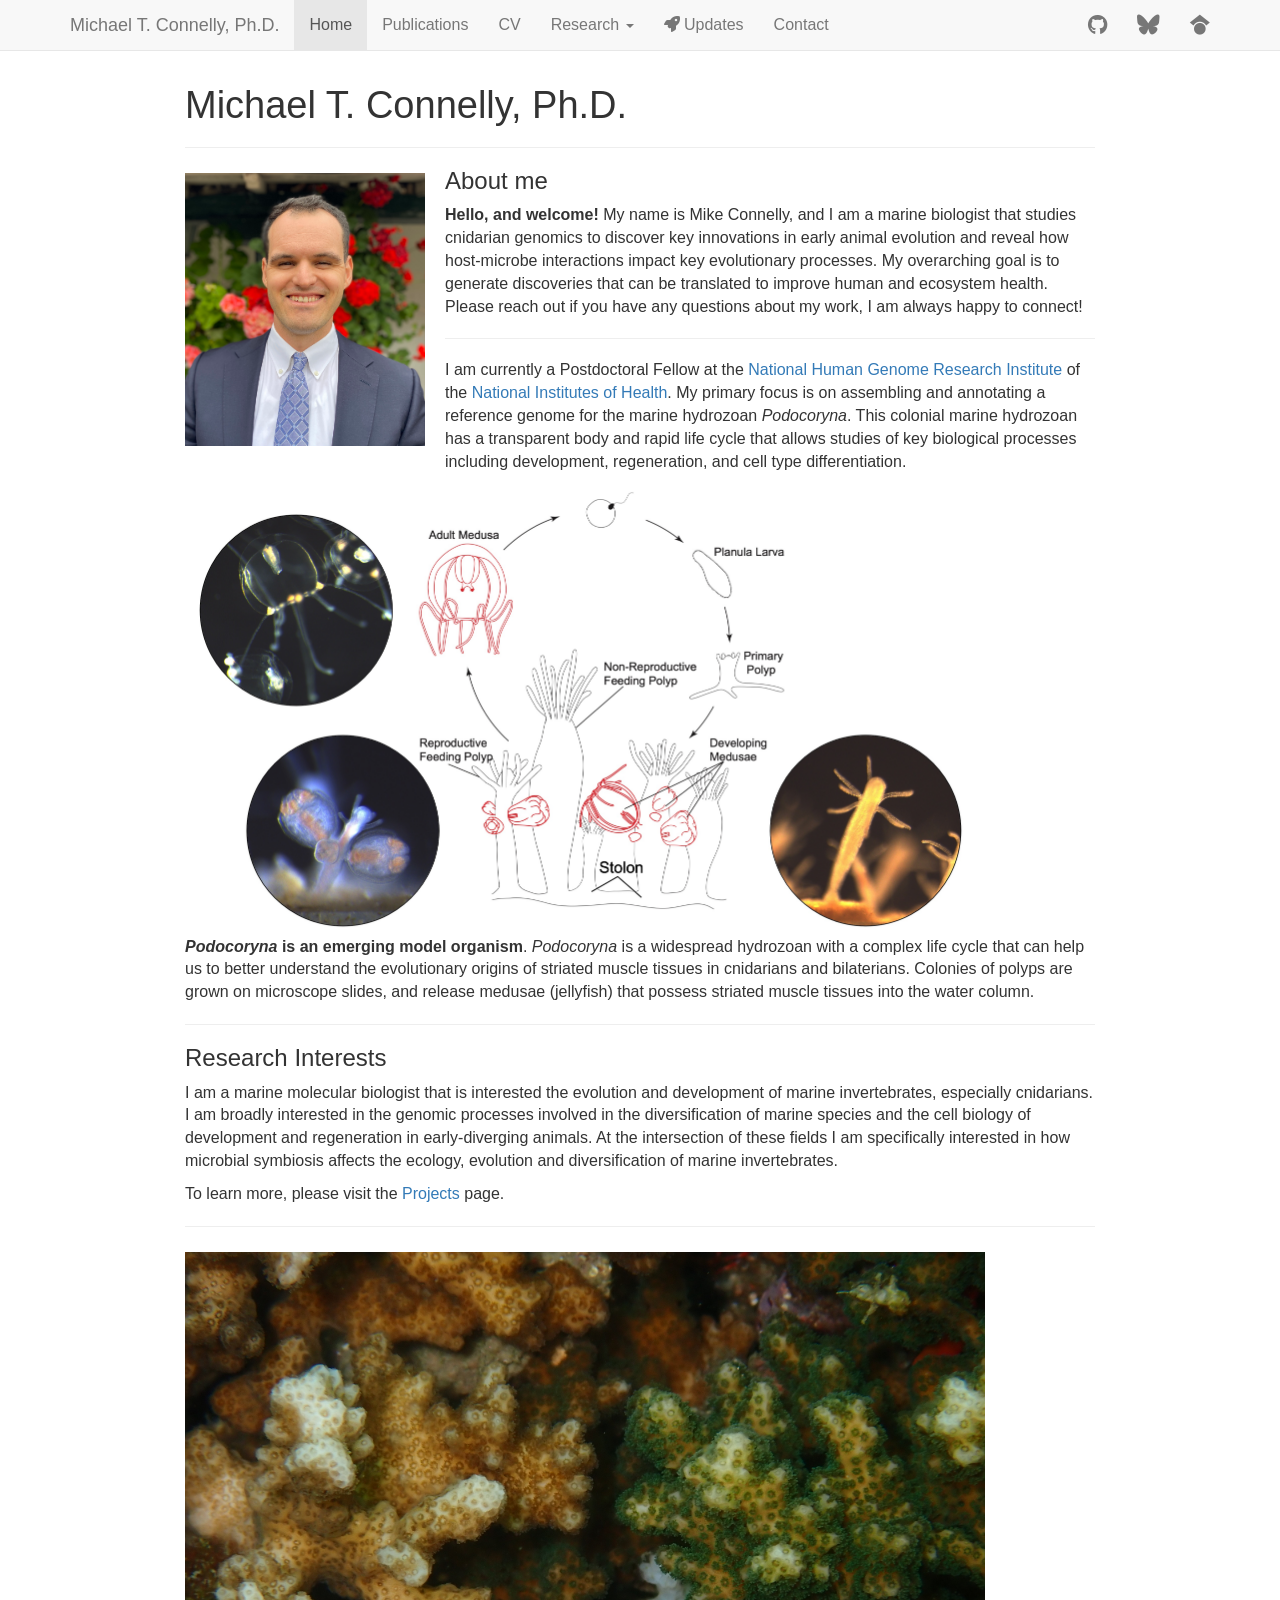
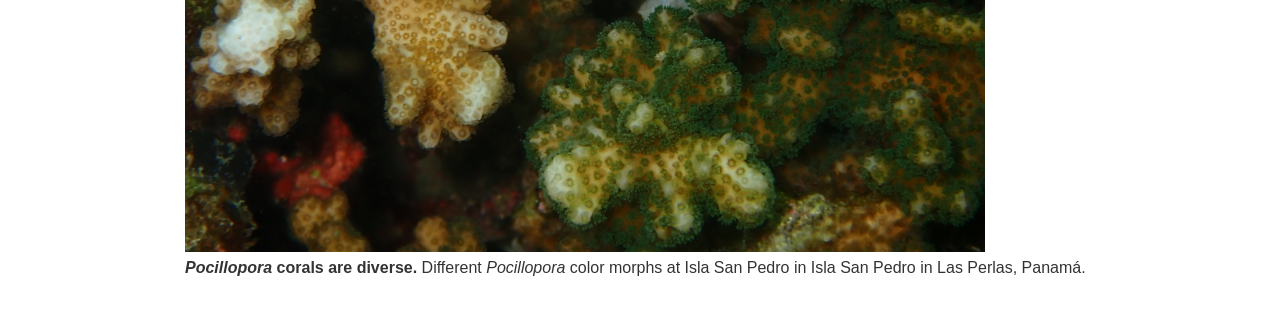
==== commit e7c42520: "update 8-11-25" ====
--- a/index.html
+++ b/index.html
@@ -342,10 +342,10 @@
 <p>I am currently a Postdoctoral Fellow at the <a
 href="https://www.genome.gov/">National Human Genome Research
 Institute</a> of the <a href="https://www.nih.gov/">National Institutes
-of Health</a>. My primary focus is on the assembly and functional
-annotation of the <em>Podocoryna carnea</em> refence genome. This small
-marine hydrozoan has a transparent body and rapid life cycle that allows
-studies of fundamental biological processes including development,
+of Health</a>. My primary focus is on assembling and annotating a
+reference genome for the marine hydrozoan <em>Podocoryna</em>. This
+colonial marine hydrozoan has a transparent body and rapid life cycle
+that allows studies of key biological processes including development,
 regeneration, and cell type differentiation.</p>
 <div class="float">
 <img src="images/podocoryna_life_cycle.JPG"
@@ -363,10 +363,14 @@
 </div>
 <div id="research-interests" class="section level3">
 <h3>Research Interests</h3>
-<p>I am a molecular marine biologist that is interested the drivers of
-cell type innovation in early animal evolution, and specifically how
-microbial symbiosis affects the ecology, evolution and diversification
-of marine invertebrates.</p>
+<p>I am a marine molecular biologist that is interested the evolution
+and development of marine invertebrates, especially cnidarians. I am
+broadly interested in the genomic processes involved in the
+diversification of marine species and the cell biology of development
+and regeneration in early-diverging animals. At the intersection of
+these fields I am specifically interested in how microbial symbiosis
+affects the ecology, evolution and diversification of marine
+invertebrates.</p>
 <p>To learn more, please visit the <a
 href="https://michaeltconnelly.github.io/projects.html">Projects</a>
 page.</p>
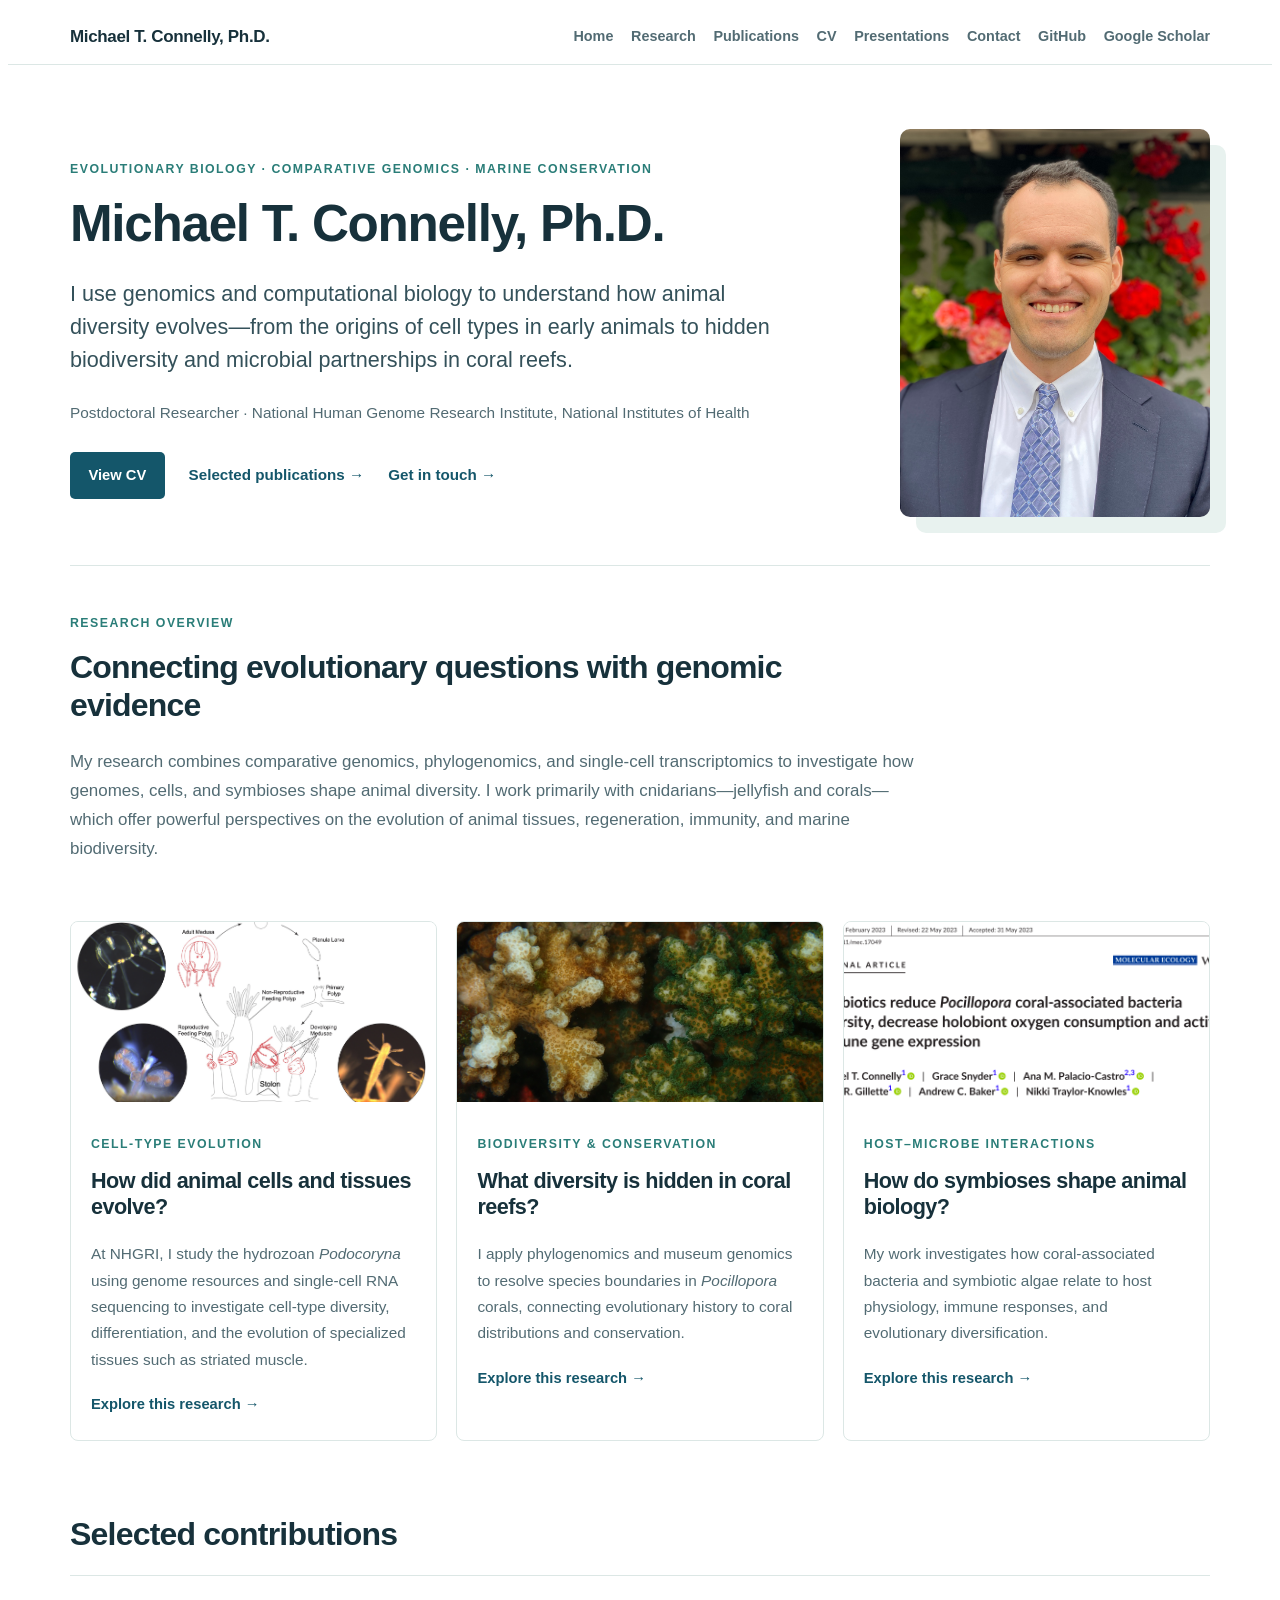
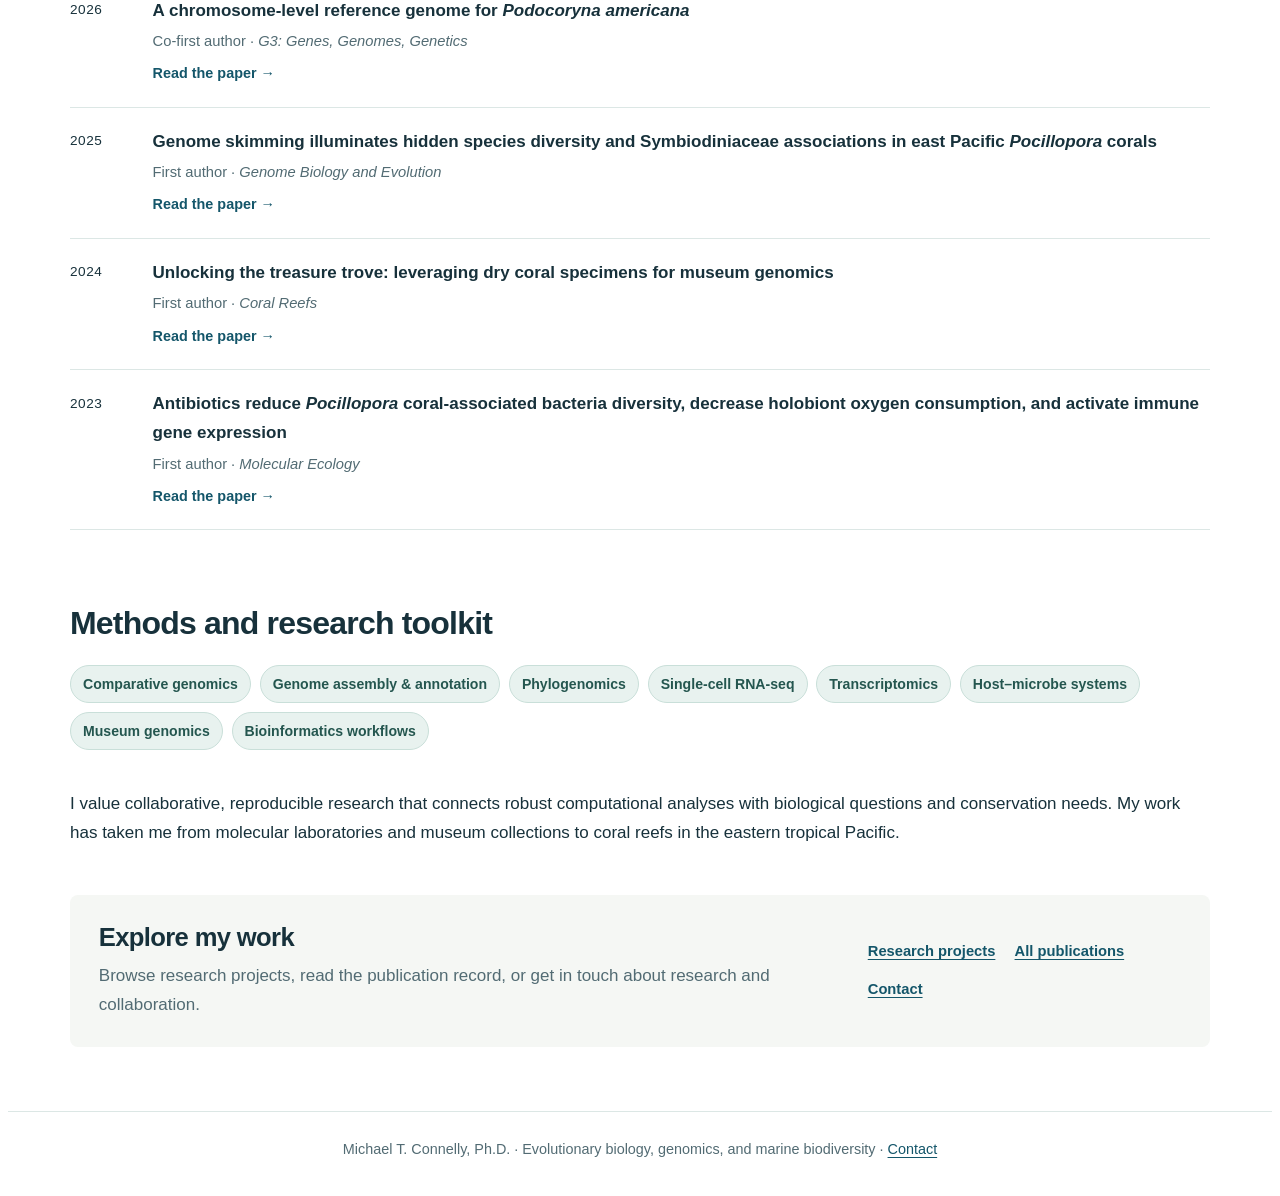
==== commit 2a0c1ef7: "Publish refreshed research-focused homepage" ====
--- a/index.html
+++ b/index.html
@@ -1,435 +1,16 @@
-<!DOCTYPE html>
-
-<html>
-
-<head>
-
-<meta charset="utf-8" />
-<meta name="generator" content="pandoc" />
-<meta http-equiv="X-UA-Compatible" content="IE=EDGE" />
-
-
-
-
-<title>Michael T. Connelly, Ph.D.</title>
-
-<script src="site_libs/header-attrs-2.21/header-attrs.js"></script>
-<script src="site_libs/jquery-3.6.0/jquery-3.6.0.min.js"></script>
-<meta name="viewport" content="width=device-width, initial-scale=1" />
-<link href="site_libs/bootstrap-3.3.5/css/bootstrap.min.css" rel="stylesheet" />
-<script src="site_libs/bootstrap-3.3.5/js/bootstrap.min.js"></script>
-<script src="site_libs/bootstrap-3.3.5/shim/html5shiv.min.js"></script>
-<script src="site_libs/bootstrap-3.3.5/shim/respond.min.js"></script>
-<style>h1 {font-size: 34px;}
-       h1.title {font-size: 38px;}
-       h2 {font-size: 30px;}
-       h3 {font-size: 24px;}
-       h4 {font-size: 18px;}
-       h5 {font-size: 16px;}
-       h6 {font-size: 12px;}
-       code {color: inherit; background-color: rgba(0, 0, 0, 0.04);}
-       pre:not([class]) { background-color: white }</style>
-<script src="site_libs/navigation-1.1/tabsets.js"></script>
-<link href="site_libs/highlightjs-9.12.0/default.css" rel="stylesheet" />
-<script src="site_libs/highlightjs-9.12.0/highlight.js"></script>
-<link href="site_libs/font-awesome-6.5.2/css/all.min.css" rel="stylesheet" />
-<link href="site_libs/font-awesome-6.5.2/css/v4-shims.min.css" rel="stylesheet" />
-<!-- Google tag (gtag.js) -->
-<script async src="https://www.googletagmanager.com/gtag/js?id=G-3F26P0RLC5"></script>
-<script>
-  window.dataLayer = window.dataLayer || [];
-  function gtag(){dataLayer.push(arguments);}
-  gtag('js', new Date());
-
-  gtag('config', 'G-3F26P0RLC5');
-</script>
-
-<style type="text/css">
-  code{white-space: pre-wrap;}
-  span.smallcaps{font-variant: small-caps;}
-  span.underline{text-decoration: underline;}
-  div.column{display: inline-block; vertical-align: top; width: 50%;}
-  div.hanging-indent{margin-left: 1.5em; text-indent: -1.5em;}
-  ul.task-list{list-style: none;}
-    </style>
-
-<style type="text/css">code{white-space: pre;}</style>
-<script type="text/javascript">
-if (window.hljs) {
-  hljs.configure({languages: []});
-  hljs.initHighlightingOnLoad();
-  if (document.readyState && document.readyState === "complete") {
-    window.setTimeout(function() { hljs.initHighlighting(); }, 0);
-  }
-}
-</script>
-
-
-
-
-
-
-
-
-
-<style type = "text/css">
-.main-container {
-  max-width: 940px;
-  margin-left: auto;
-  margin-right: auto;
-}
-img {
-  max-width:100%;
-}
-.tabbed-pane {
-  padding-top: 12px;
-}
-.html-widget {
-  margin-bottom: 20px;
-}
-button.code-folding-btn:focus {
-  outline: none;
-}
-summary {
-  display: list-item;
-}
-details > summary > p:only-child {
-  display: inline;
-}
-pre code {
-  padding: 0;
-}
-</style>
-
-
-<style type="text/css">
-.dropdown-submenu {
-  position: relative;
-}
-.dropdown-submenu>.dropdown-menu {
-  top: 0;
-  left: 100%;
-  margin-top: -6px;
-  margin-left: -1px;
-  border-radius: 0 6px 6px 6px;
-}
-.dropdown-submenu:hover>.dropdown-menu {
-  display: block;
-}
-.dropdown-submenu>a:after {
-  display: block;
-  content: " ";
-  float: right;
-  width: 0;
-  height: 0;
-  border-color: transparent;
-  border-style: solid;
-  border-width: 5px 0 5px 5px;
-  border-left-color: #cccccc;
-  margin-top: 5px;
-  margin-right: -10px;
-}
-.dropdown-submenu:hover>a:after {
-  border-left-color: #adb5bd;
-}
-.dropdown-submenu.pull-left {
-  float: none;
-}
-.dropdown-submenu.pull-left>.dropdown-menu {
-  left: -100%;
-  margin-left: 10px;
-  border-radius: 6px 0 6px 6px;
-}
-</style>
-
-<script type="text/javascript">
-// manage active state of menu based on current page
-$(document).ready(function () {
-  // active menu anchor
-  href = window.location.pathname
-  href = href.substr(href.lastIndexOf('/') + 1)
-  if (href === "")
-    href = "index.html";
-  var menuAnchor = $('a[href="' + href + '"]');
-
-  // mark the anchor link active (and if it's in a dropdown, also mark that active)
-  var dropdown = menuAnchor.closest('li.dropdown');
-  if (window.bootstrap) { // Bootstrap 4+
-    menuAnchor.addClass('active');
-    dropdown.find('> .dropdown-toggle').addClass('active');
-  } else { // Bootstrap 3
-    menuAnchor.parent().addClass('active');
-    dropdown.addClass('active');
-  }
-
-  // Navbar adjustments
-  var navHeight = $(".navbar").first().height() + 15;
-  var style = document.createElement('style');
-  var pt = "padding-top: " + navHeight + "px; ";
-  var mt = "margin-top: -" + navHeight + "px; ";
-  var css = "";
-  // offset scroll position for anchor links (for fixed navbar)
-  for (var i = 1; i <= 6; i++) {
-    css += ".section h" + i + "{ " + pt + mt + "}\n";
-  }
-  style.innerHTML = "body {" + pt + "padding-bottom: 40px; }\n" + css;
-  document.head.appendChild(style);
-});
-</script>
-
-<!-- tabsets -->
-
-<style type="text/css">
-.tabset-dropdown > .nav-tabs {
-  display: inline-table;
-  max-height: 500px;
-  min-height: 44px;
-  overflow-y: auto;
-  border: 1px solid #ddd;
-  border-radius: 4px;
-}
-
-.tabset-dropdown > .nav-tabs > li.active:before, .tabset-dropdown > .nav-tabs.nav-tabs-open:before {
-  content: "\e259";
-  font-family: 'Glyphicons Halflings';
-  display: inline-block;
-  padding: 10px;
-  border-right: 1px solid #ddd;
-}
-
-.tabset-dropdown > .nav-tabs.nav-tabs-open > li.active:before {
-  content: "\e258";
-  font-family: 'Glyphicons Halflings';
-  border: none;
-}
-
-.tabset-dropdown > .nav-tabs > li.active {
-  display: block;
-}
-
-.tabset-dropdown > .nav-tabs > li > a,
-.tabset-dropdown > .nav-tabs > li > a:focus,
-.tabset-dropdown > .nav-tabs > li > a:hover {
-  border: none;
-  display: inline-block;
-  border-radius: 4px;
-  background-color: transparent;
-}
-
-.tabset-dropdown > .nav-tabs.nav-tabs-open > li {
-  display: block;
-  float: none;
-}
-
-.tabset-dropdown > .nav-tabs > li {
-  display: none;
-}
-</style>
-
-<!-- code folding -->
-
-
-
-
-</head>
-
-<body>
-
-
-<div class="container-fluid main-container">
-
-
-
-
-<div class="navbar navbar-default  navbar-fixed-top" role="navigation">
-  <div class="container">
-    <div class="navbar-header">
-      <button type="button" class="navbar-toggle collapsed" data-toggle="collapse" data-bs-toggle="collapse" data-target="#navbar" data-bs-target="#navbar">
-        <span class="icon-bar"></span>
-        <span class="icon-bar"></span>
-        <span class="icon-bar"></span>
-      </button>
-      <a class="navbar-brand" href="index.html">Michael T. Connelly, Ph.D.</a>
-    </div>
-    <div id="navbar" class="navbar-collapse collapse">
-      <ul class="nav navbar-nav">
-        <li>
-  <a href="index.html">Home</a>
-</li>
-<li>
-  <a href="publications.html">Publications</a>
-</li>
-<li>
-  <a href="cv.html">CV</a>
-</li>
-<li class="dropdown">
-  <a href="#" class="dropdown-toggle" data-toggle="dropdown" role="button" data-bs-toggle="dropdown" aria-expanded="false">
-    Research
-     
-    <span class="caret"></span>
-  </a>
-  <ul class="dropdown-menu" role="menu">
-    <li>
-      <a href="projects.html">Projects</a>
-    </li>
-    <li>
-      <a href="presentations.html">Presentations</a>
-    </li>
-  </ul>
-</li>
-<li>
-  <a href="projectupdates.html">
-    <span class="fa fa-rocket"></span>
-     
-    Updates
-  </a>
-</li>
-<li>
-  <a href="contact.html">Contact</a>
-</li>
-      </ul>
-      <ul class="nav navbar-nav navbar-right">
-        <li>
-  <a href="https://github.com/michaeltconnelly">
-    <span class="fa fa-github fa-lg"></span>
-     
-  </a>
-</li>
-<li>
-  <a href="https://bsky.app/profile/michaeltconnelly.bsky.social">
-    <span class="fa fa-brands fa-bluesky fa-lg"></span>
-     
-  </a>
-</li>
-<li>
-  <a href="https://scholar.google.com/citations?user=OjTalQQAAAAJ&amp;hl=en">
-    <span class="fa fa-brands fa-google-scholar fa-lg"></span>
-     
-  </a>
-</li>
-      </ul>
-    </div><!--/.nav-collapse -->
-  </div><!--/.container -->
-</div><!--/.navbar -->
-
-<div id="header">
-
-
-
-<h1 class="title toc-ignore">Michael T. Connelly, Ph.D.</h1>
-
-</div>
-
-
-<style type="text/css">
-
-body, td {
-   font-size: 16px;
-}
-</style>
-<hr />
-<p><img style="margin: 5px 20px 5px 0" src="images/Mike_headshot_Fagua.jpg" alt="3MT Miami" align="left" width="240px"></img></p>
-<div id="about-me" class="section level3">
-<h3>About me</h3>
-<p><strong>Hello, and welcome!</strong> My name is Mike Connelly, and I
-am a marine biologist that studies cnidarian genomics to discover key
-innovations in early animal evolution and reveal how host-microbe
-interactions impact key evolutionary processes. My overarching goal is
-to generate discoveries that can be translated to improve human and
-ecosystem health. Please reach out if you have any questions about my
-work, I am always happy to connect!</p>
-<hr />
-<p>I am currently a Postdoctoral Fellow at the <a
-href="https://www.genome.gov/">National Human Genome Research
-Institute</a> of the <a href="https://www.nih.gov/">National Institutes
-of Health</a>. My primary focus is on assembling and annotating a
-reference genome for the marine hydrozoan <em>Podocoryna</em>. This
-colonial marine hydrozoan has a transparent body and rapid life cycle
-that allows studies of key biological processes including development,
-regeneration, and cell type differentiation.</p>
-<div class="float">
-<img src="images/podocoryna_life_cycle.JPG"
-style="margin: 5px 5px 5px 0" align="center" width="800"
-alt="Podocoryna is an emerging model organism. Podocoryna is a widespread hydrozoan with a complex life cycle that can help us to better understand the evolutionary origins of striated muscle tissues in cnidarians and bilaterians. Colonies of polyps are grown on microscope slides, and release medusae (jellyfish) that possess striated muscle tissues into the water column." />
-<div class="figcaption"><strong><em>Podocoryna</em></strong> <strong>is
-an emerging model organism</strong>. <em>Podocoryna</em> is a widespread
-hydrozoan with a complex life cycle that can help us to better
-understand the evolutionary origins of striated muscle tissues in
-cnidarians and bilaterians. Colonies of polyps are grown on microscope
-slides, and release medusae (jellyfish) that possess striated muscle
-tissues into the water column.</div>
-</div>
-<hr />
-</div>
-<div id="research-interests" class="section level3">
-<h3>Research Interests</h3>
-<p>I am a marine molecular biologist that is interested the evolution
-and development of marine invertebrates, especially cnidarians. I am
-broadly interested in the genomic processes involved in the
-diversification of marine species and the cell biology of development
-and regeneration in early-diverging animals. At the intersection of
-these fields I am specifically interested in how microbial symbiosis
-affects the ecology, evolution and diversification of marine
-invertebrates.</p>
-<p>To learn more, please visit the <a
-href="https://michaeltconnelly.github.io/projects.html">Projects</a>
-page.</p>
-<hr />
-<div class="float">
-<img src="images/Pocillopora_SanPedro_Morphs.JPG"
-style="margin: 5px 5px 5px 0" align="center" width="800"
-alt="Pocillopora corals are diverse. Different Pocillopora color morphs at Isla San Pedro in Isla San Pedro in Las Perlas, Panamá." />
-<div class="figcaption"><strong><em>Pocillopora</em></strong>
-<strong>corals are diverse.</strong> Different <em>Pocillopora</em>
-color morphs at Isla San Pedro in Isla San Pedro in Las Perlas,
-Panamá.</div>
-</div>
-</div>
-
-
-
-
-</div>
-
-<script>
-
-// add bootstrap table styles to pandoc tables
-function bootstrapStylePandocTables() {
-  $('tr.odd').parent('tbody').parent('table').addClass('table table-condensed');
-}
-$(document).ready(function () {
-  bootstrapStylePandocTables();
-});
-
-
-</script>
-
-<!-- tabsets -->
-
-<script>
-$(document).ready(function () {
-  window.buildTabsets("TOC");
-});
-
-$(document).ready(function () {
-  $('.tabset-dropdown > .nav-tabs > li').click(function () {
-    $(this).parent().toggleClass('nav-tabs-open');
-  });
-});
-</script>
-
-<!-- code folding -->
-
-
-<!-- dynamically load mathjax for compatibility with self-contained -->
-<script>
-  (function () {
-    var script = document.createElement("script");
-    script.type = "text/javascript";
-    script.src  = "https://mathjax.rstudio.com/latest/MathJax.js?config=TeX-AMS-MML_HTMLorMML";
-    document.getElementsByTagName("head")[0].appendChild(script);
-  })();
-</script>
-
-</body>
-</html>
+<!doctype html>
+<html lang="en"><head><meta charset="utf-8"><meta name="viewport" content="width=device-width, initial-scale=1"><meta name="description" content="Michael T. Connelly, evolutionary biologist working in comparative genomics, cnidarian cell-type evolution, coral biodiversity, and marine conservation."><title>Home | Michael T. Connelly</title><link rel="stylesheet" href="./styles.css"></head><body><header class="site-header"><nav class="site-nav" aria-label="Main navigation"><a class="site-brand" href="./index.html">Michael T. Connelly, Ph.D.</a><div class="site-nav-links"><a href="./index.html">Home</a><a href="./projects.html">Research</a><a href="./publications.html">Publications</a><a href="./cv.html">CV</a><a href="./presentations.html">Presentations</a><a href="./contact.html">Contact</a><a href="https://github.com/michaeltconnelly">GitHub</a><a href="https://scholar.google.com/citations?user=OjTalQQAAAAJ&amp;hl=en">Google Scholar</a></div></nav></header><main class="site-main">
+<div class="hero"><div class="hero-copy"><p class="eyebrow">Evolutionary biology · Comparative genomics · Marine conservation</p><h1>Michael T. Connelly, Ph.D.</h1><p class="hero-lead">I use genomics and computational biology to understand how animal diversity evolves—from the origins of cell types in early animals to hidden biodiversity and microbial partnerships in coral reefs.</p><p class="hero-role">Postdoctoral Researcher · National Human Genome Research Institute, National Institutes of Health</p><div class="hero-links"><a class="button-link" href="./cv.html">View CV</a><a class="text-link" href="./publications.html">Selected publications →</a><a class="text-link" href="./contact.html">Get in touch →</a></div></div><img class="profile-photo" src="./images/Mike_headshot_Fagua.jpg" alt="Michael Connelly in the field"></div>
+<div class="section-intro"><p class="eyebrow">Research overview</p><h2>Connecting evolutionary questions with genomic evidence</h2><p>My research combines comparative genomics, phylogenomics, and single-cell transcriptomics to investigate how genomes, cells, and symbioses shape animal diversity. I work primarily with cnidarians—jellyfish and corals—which offer powerful perspectives on the evolution of animal tissues, regeneration, immunity, and marine biodiversity.</p></div>
+<div class="research-grid">
+<div class="research-card"><img src="./images/podocoryna_life_cycle.JPG" alt="Polyp colonies and medusae in the Podocoryna life cycle"><div class="research-card-body"><p class="card-kicker">Cell-type evolution</p><h3>How did animal cells and tissues evolve?</h3><p>At NHGRI, I study the hydrozoan <em>Podocoryna</em> using genome resources and single-cell RNA sequencing to investigate cell-type diversity, differentiation, and the evolution of specialized tissues such as striated muscle.</p><a href="./projects.html#podocoryna">Explore this research →</a></div></div>
+<div class="research-card"><img src="./images/Pocillopora_SanPedro_Morphs.JPG" alt="Different Pocillopora coral forms from the eastern tropical Pacific"><div class="research-card-body"><p class="card-kicker">Biodiversity & conservation</p><h3>What diversity is hidden in coral reefs?</h3><p>I apply phylogenomics and museum genomics to resolve species boundaries in <em>Pocillopora</em> corals, connecting evolutionary history to coral distributions and conservation.</p><a href="./projects.html#coral-diversity">Explore this research →</a></div></div>
+<div class="research-card"><img src="./images/Connelly2023.PNG" alt="Research figure from work on coral-associated microbial communities"><div class="research-card-body"><p class="card-kicker">Host–microbe interactions</p><h3>How do symbioses shape animal biology?</h3><p>My work investigates how coral-associated bacteria and symbiotic algae relate to host physiology, immune responses, and evolutionary diversification.</p><a href="./projects.html#host-microbes">Explore this research →</a></div></div></div>
+<h2>Selected contributions</h2><div class="contribution-list">
+<div class="contribution"><span class="contribution-year">2026</span><div><strong>A chromosome-level reference genome for <em>Podocoryna americana</em></strong><p>Co-first author · <em>G3: Genes, Genomes, Genetics</em></p><a href="https://doi.org/10.1093/g3journal/jkag160">Read the paper →</a></div></div>
+<div class="contribution"><span class="contribution-year">2025</span><div><strong>Genome skimming illuminates hidden species diversity and Symbiodiniaceae associations in east Pacific <em>Pocillopora</em> corals</strong><p>First author · <em>Genome Biology and Evolution</em></p><a href="https://doi.org/10.1093/gbe/evaf235">Read the paper →</a></div></div>
+<div class="contribution"><span class="contribution-year">2024</span><div><strong>Unlocking the treasure trove: leveraging dry coral specimens for museum genomics</strong><p>First author · <em>Coral Reefs</em></p><a href="https://doi.org/10.1007/s00338-024-02525-5">Read the paper →</a></div></div>
+<div class="contribution"><span class="contribution-year">2023</span><div><strong>Antibiotics reduce <em>Pocillopora</em> coral-associated bacteria diversity, decrease holobiont oxygen consumption, and activate immune gene expression</strong><p>First author · <em>Molecular Ecology</em></p><a href="https://doi.org/10.1111/mec.17049">Read the paper →</a></div></div></div>
+<h2>Methods and research toolkit</h2><div class="skill-list"><span>Comparative genomics</span><span>Genome assembly & annotation</span><span>Phylogenomics</span><span>Single-cell RNA-seq</span><span>Transcriptomics</span><span>Host–microbe systems</span><span>Museum genomics</span><span>Bioinformatics workflows</span></div>
+<p>I value collaborative, reproducible research that connects robust computational analyses with biological questions and conservation needs. My work has taken me from molecular laboratories and museum collections to coral reefs in the eastern tropical Pacific.</p>
+<div class="closing-cta"><div><h2>Explore my work</h2><p>Browse research projects, read the publication record, or get in touch about research and collaboration.</p></div><div class="cta-links"><a href="./projects.html">Research projects</a><a href="./publications.html">All publications</a><a href="./contact.html">Contact</a></div></div></main><footer class="site-footer">Michael T. Connelly, Ph.D. · Evolutionary biology, genomics, and marine biodiversity · <a href="./contact.html">Contact</a></footer></body></html>
--- a/styles.css
+++ b/styles.css
@@ -0,0 +1,115 @@
+/* Research portfolio theme: deep ocean ink, sea-glass accents, readable type. */
+:root {
+  --ink: #17313b;
+  --muted: #526b73;
+  --ocean: #14566a;
+  --teal: #2a7d78;
+  --sea-glass: #e8f2ef;
+  --paper: #ffffff;
+  --line: #dce7e5;
+  --sand: #f5f7f4;
+}
+html { scroll-behavior: smooth; }
+body {
+  color: var(--ink);
+  background: var(--paper);
+  font-family: -apple-system, BlinkMacSystemFont, "Segoe UI", "Helvetica Neue", Arial, sans-serif;
+  font-size: 17px;
+  line-height: 1.72;
+  -webkit-font-smoothing: antialiased;
+}
+#content, .container { max-width: 1140px; }
+.main-container { max-width: 1140px; padding-bottom: 4rem; }
+.navbar-default { background: #fff; border: 0; border-bottom: 1px solid var(--line); box-shadow: 0 2px 12px rgba(23,49,59,.04); }
+.navbar-default .navbar-brand { color: var(--ink); font-weight: 700; letter-spacing: -.02em; }
+.navbar-default .navbar-nav > li > a { color: var(--muted); font-weight: 600; }
+.navbar-default .navbar-nav > li > a:hover,
+.navbar-default .navbar-brand:hover { color: var(--teal); }
+a { color: var(--ocean); text-decoration-thickness: 1px; text-underline-offset: 3px; }
+a:hover, a:focus { color: var(--teal); }
+h1, h2, h3, h4 { color: var(--ink); font-weight: 700; line-height: 1.2; letter-spacing: -.025em; }
+h1 { font-size: clamp(2.4rem, 4vw, 3.65rem); margin-top: .3em; }
+h2 { font-size: clamp(1.7rem, 2.5vw, 2.3rem); margin-top: 2.3em; margin-bottom: .7em; }
+h3 { font-size: 1.35rem; }
+p { margin-bottom: 1.05em; }
+hr { border-top: 1px solid var(--line); margin: 2.5rem 0; }
+.eyebrow, .card-kicker, .publication-year {
+  color: var(--teal); font-size: .77rem; font-weight: 800; letter-spacing: .12em; text-transform: uppercase;
+}
+.hero {
+  display: grid; grid-template-columns: minmax(0, 1.65fr) minmax(210px, .75fr);
+  gap: clamp(2rem, 5vw, 4.5rem); align-items: center;
+  padding: clamp(2rem, 5vw, 4.5rem) 0 3rem; border-bottom: 1px solid var(--line);
+}
+.hero h1 { margin: .15em 0 .4em; max-width: 700px; }
+.hero-lead { color: #34515a; font-size: clamp(1.15rem, 2vw, 1.35rem); line-height: 1.55; max-width: 760px; }
+.hero-role { color: var(--muted); font-size: .96rem; }
+.profile-photo { width: 100%; max-width: 310px; aspect-ratio: 4 / 5; object-fit: cover; object-position: center 25%; border-radius: 10px; justify-self: end; box-shadow: 16px 16px 0 var(--sea-glass); }
+.hero-links { display: flex; flex-wrap: wrap; align-items: center; gap: 1rem 1.5rem; margin-top: 1.6rem; }
+.button-link { display: inline-block; padding: .7rem 1.15rem; border-radius: 5px; color: #fff !important; background: var(--ocean); font-size: .92rem; font-weight: 700; text-decoration: none; }
+.button-link:hover, .button-link:focus { background: var(--teal); text-decoration: none; }
+.text-link { font-size: .95rem; font-weight: 700; text-decoration: none; }
+.section-intro { max-width: 850px; padding: 2.2rem 0 .5rem; }
+.section-intro h2 { margin-top: .35rem; }
+.section-intro p:last-child { color: var(--muted); font-size: 1.06rem; }
+.research-grid { display: grid; grid-template-columns: repeat(3, minmax(0, 1fr)); gap: 1.2rem; margin: 2rem 0 3rem; }
+.research-card { overflow: hidden; border: 1px solid var(--line); border-radius: 8px; background: #fff; transition: box-shadow .18s ease, transform .18s ease; }
+.research-card:hover { transform: translateY(-3px); box-shadow: 0 12px 28px rgba(23,49,59,.09); }
+.research-card > img { display: block; width: 100%; height: 180px; object-fit: cover; }
+.research-card-body { padding: 1.2rem 1.25rem 1.35rem; }
+.research-card h3 { margin-top: .25rem; }
+.research-card p:not(.card-kicker) { color: var(--muted); font-size: .96rem; }
+.research-card a { font-weight: 700; font-size: .92rem; text-decoration: none; }
+.contribution-list { border-top: 1px solid var(--line); margin: 1.2rem 0 2.5rem; }
+.contribution { display: grid; grid-template-columns: 65px minmax(0, 1fr); gap: 1.1rem; padding: 1.2rem 0; border-bottom: 1px solid var(--line); }
+.contribution-year { padding-top: .15rem; font-size: .85rem; letter-spacing: .04em; }
+.contribution p { margin: .25rem 0; color: var(--muted); font-size: .92rem; }
+.contribution a { font-size: .9rem; font-weight: 700; text-decoration: none; }
+.skill-list { display: flex; flex-wrap: wrap; gap: .55rem; margin: 1.3rem 0 2.4rem; }
+.skill-list span { padding: .38rem .75rem; border: 1px solid #c9dfd9; border-radius: 999px; background: var(--sea-glass); color: #24564f; font-size: .88rem; font-weight: 600; }
+.closing-cta { display: flex; align-items: center; justify-content: space-between; gap: 2rem; margin-top: 3rem; padding: 1.7rem 1.8rem; border-radius: 8px; background: var(--sand); }
+.closing-cta h2 { margin: 0 0 .5rem; font-size: 1.6rem; }
+.closing-cta p { margin: 0; color: var(--muted); }
+.cta-links { display: flex; flex-wrap: wrap; gap: .8rem 1.2rem; min-width: 180px; }
+.cta-links a { font-weight: 700; font-size: .92rem; }
+.page-lede { max-width: 860px; color: var(--muted); font-size: 1.15rem; line-height: 1.65; margin: 1.2rem 0 2.5rem; }
+.project-image { margin: 1.5rem 0 2rem; }
+.project-image img { display: block; max-width: 100%; max-height: 540px; height: auto; margin: 0 auto; border-radius: 5px; }
+.image-caption, .small-note { color: var(--muted); font-size: .88rem; text-align: center; margin-top: .6rem; }
+.publication-feature { padding: 1.15rem 1.35rem; margin: 1rem 0; border-left: 3px solid var(--teal); background: var(--sand); overflow-wrap: anywhere; }
+.publication-feature p { margin-bottom: .55rem; }
+.publication-feature .publication-year { margin-bottom: .5rem; }
+.publication-feature a { font-size: .92rem; font-weight: 600; }
+.cv-download { display: flex; align-items: center; justify-content: space-between; gap: 1.5rem; padding: 1.4rem 1.6rem; margin: 1.5rem 0; background: var(--sea-glass); border-radius: 8px; }
+.cv-download h2 { margin: 0 0 .4rem; font-size: 1.45rem; }
+.cv-download p { margin: 0; color: var(--muted); }
+.cv-frame { display: block; width: 100%; height: 1000px; border: 1px solid var(--line); border-radius: 5px; margin-top: 1.2rem; }
+img { max-width: 100%; height: auto; }
+:focus-visible { outline: 3px solid #e6a23c; outline-offset: 3px; }
+@media (max-width: 767px) {
+  body { font-size: 16px; }
+  .hero { grid-template-columns: 1fr; padding-top: 2rem; }
+  .profile-photo { justify-self: start; width: min(62%, 245px); max-width: 245px; grid-row: 1; box-shadow: 10px 10px 0 var(--sea-glass); }
+  .hero h1 { font-size: 2.5rem; }
+  .research-grid { grid-template-columns: 1fr; }
+  .research-card > img { height: 210px; }
+  .closing-cta, .cv-download { align-items: flex-start; flex-direction: column; }
+  .contribution { grid-template-columns: 48px minmax(0, 1fr); gap: .75rem; }
+  .cv-frame { height: 75vh; min-height: 520px; }
+  .navbar-default .navbar-brand { font-size: 15px; }
+}
+@media (prefers-reduced-motion: reduce) {
+  html { scroll-behavior: auto; }
+  *, *::before, *::after { transition-duration: .01ms !important; animation-duration: .01ms !important; }
+}
+
+.site-header { border-bottom: 1px solid var(--line); background: #fff; }
+.site-nav { max-width: 1140px; margin: 0 auto; padding: .85rem 1.25rem; display: flex; flex-wrap: wrap; align-items: center; justify-content: space-between; gap: .7rem 1.5rem; }
+.site-brand { color: var(--ink); font-weight: 800; text-decoration: none; letter-spacing: -.02em; }
+.site-nav-links { display: flex; flex-wrap: wrap; gap: .4rem 1.1rem; align-items: center; }
+.site-nav-links a { color: var(--muted); font-size: .9rem; font-weight: 700; text-decoration: none; }
+.site-nav-links a:hover, .site-nav-links a:focus { color: var(--teal); }
+.site-main { max-width: 1140px; margin: 0 auto; padding: 0 1.25rem 4rem; }
+.site-footer { border-top: 1px solid var(--line); color: var(--muted); font-size: .9rem; padding: 1.6rem 1.25rem; text-align: center; }
+.site-main > h1:first-child { margin-top: 2rem; }
+@media (max-width: 767px) { .site-nav { align-items: flex-start; flex-direction: column; } .site-nav-links { gap: .5rem 1rem; } }
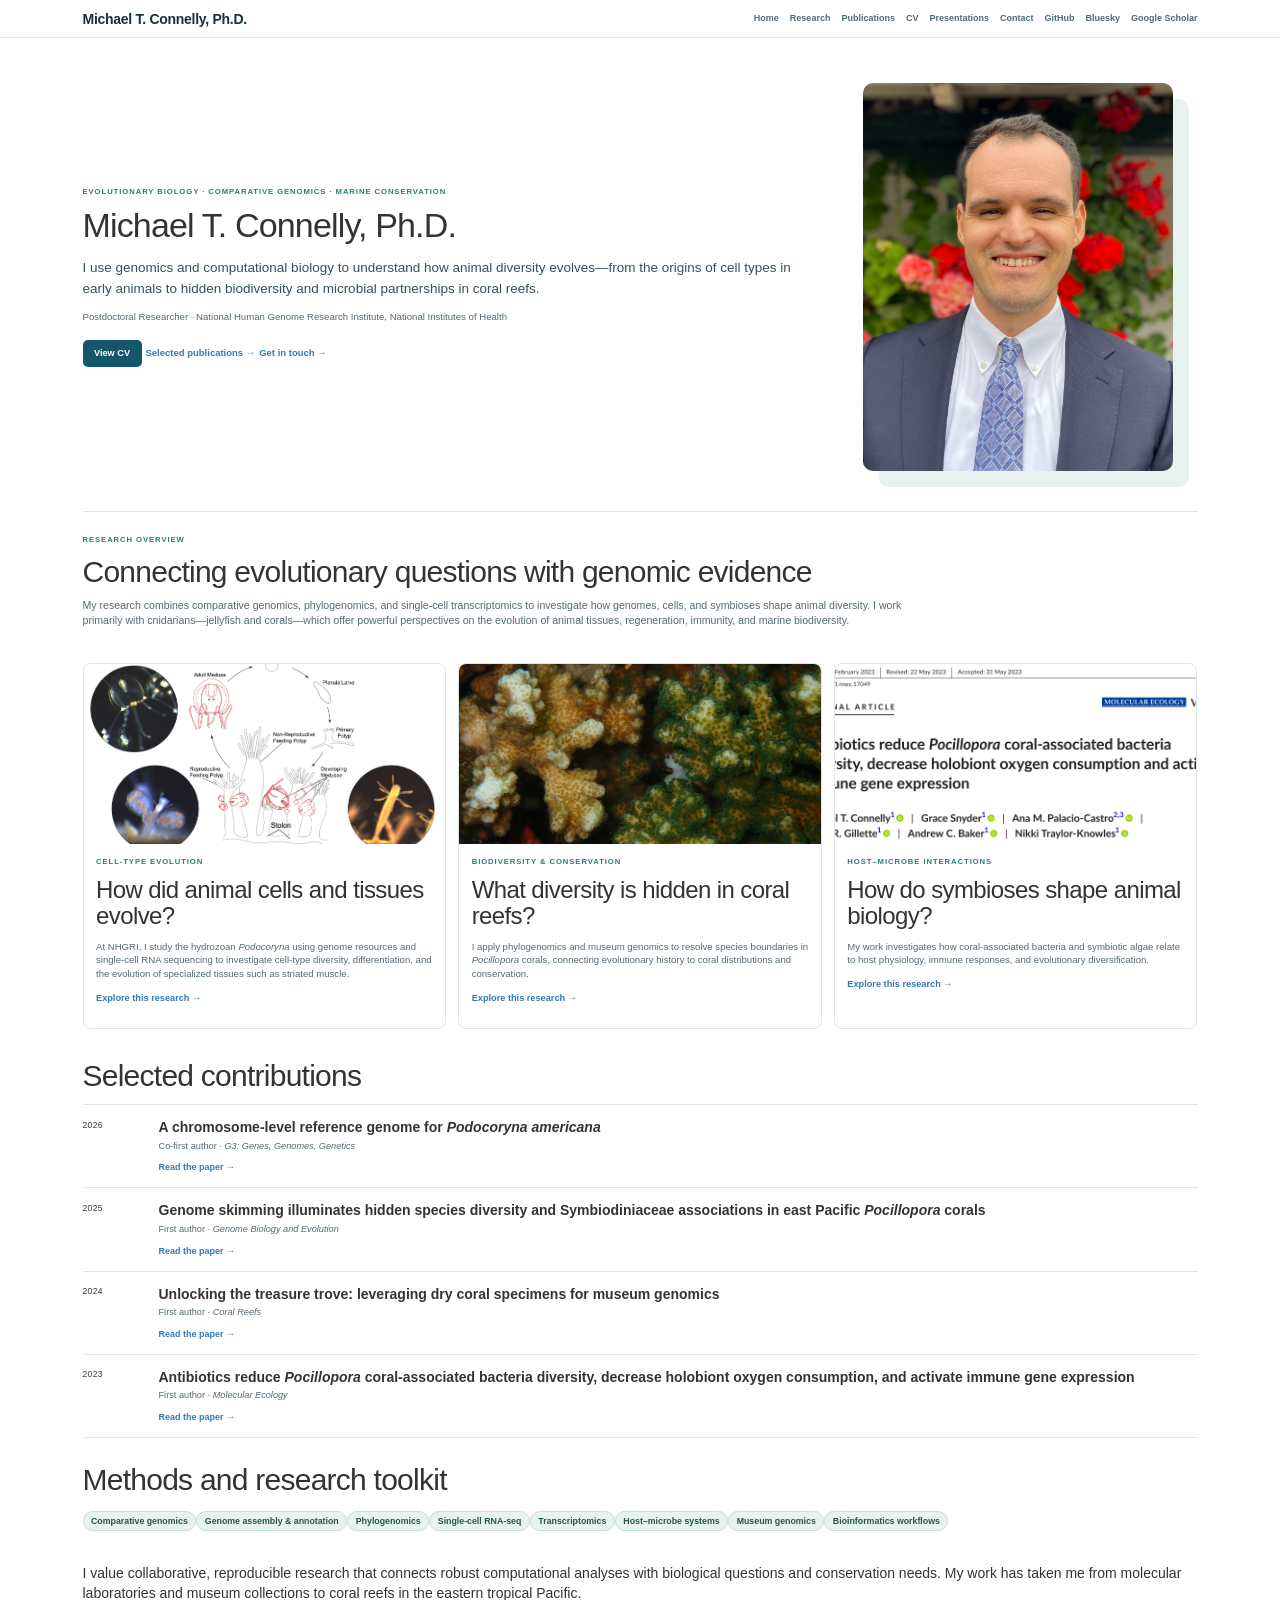
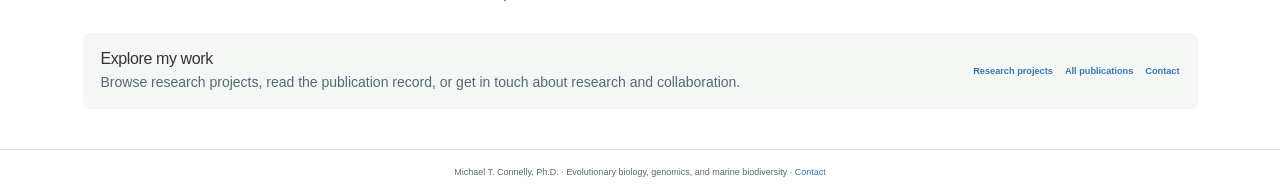
==== commit 0fae2ae0: "Fix HTML formatting in homepage source" ====
--- a/index.html
+++ b/index.html
@@ -1,16 +1,242 @@
 <!doctype html>
-<html lang="en"><head><meta charset="utf-8"><meta name="viewport" content="width=device-width, initial-scale=1"><meta name="description" content="Michael T. Connelly, evolutionary biologist working in comparative genomics, cnidarian cell-type evolution, coral biodiversity, and marine conservation."><title>Home | Michael T. Connelly</title><link rel="stylesheet" href="./styles.css"></head><body><header class="site-header"><nav class="site-nav" aria-label="Main navigation"><a class="site-brand" href="./index.html">Michael T. Connelly, Ph.D.</a><div class="site-nav-links"><a href="./index.html">Home</a><a href="./projects.html">Research</a><a href="./publications.html">Publications</a><a href="./cv.html">CV</a><a href="./presentations.html">Presentations</a><a href="./contact.html">Contact</a><a href="https://github.com/michaeltconnelly">GitHub</a><a href="https://scholar.google.com/citations?user=OjTalQQAAAAJ&amp;hl=en">Google Scholar</a></div></nav></header><main class="site-main">
-<div class="hero"><div class="hero-copy"><p class="eyebrow">Evolutionary biology · Comparative genomics · Marine conservation</p><h1>Michael T. Connelly, Ph.D.</h1><p class="hero-lead">I use genomics and computational biology to understand how animal diversity evolves—from the origins of cell types in early animals to hidden biodiversity and microbial partnerships in coral reefs.</p><p class="hero-role">Postdoctoral Researcher · National Human Genome Research Institute, National Institutes of Health</p><div class="hero-links"><a class="button-link" href="./cv.html">View CV</a><a class="text-link" href="./publications.html">Selected publications →</a><a class="text-link" href="./contact.html">Get in touch →</a></div></div><img class="profile-photo" src="./images/Mike_headshot_Fagua.jpg" alt="Michael Connelly in the field"></div>
-<div class="section-intro"><p class="eyebrow">Research overview</p><h2>Connecting evolutionary questions with genomic evidence</h2><p>My research combines comparative genomics, phylogenomics, and single-cell transcriptomics to investigate how genomes, cells, and symbioses shape animal diversity. I work primarily with cnidarians—jellyfish and corals—which offer powerful perspectives on the evolution of animal tissues, regeneration, immunity, and marine biodiversity.</p></div>
+<html lang="en">
+<head>
+  <meta charset="utf-8">
+  <meta name="viewport" content="width=device-width, initial-scale=1">
+  <meta name="description" content="Michael T. Connelly, evolutionary biologist working in comparative genomics, cnidarian cell-type evolution, coral biodiversity, and marine conservation.">
+  <title>Michael T. Connelly, Ph.D. | Michael T. Connelly</title>
+  <link rel="stylesheet" href="./styles.css">
+    <script src="site_libs/header-attrs-2.32/header-attrs.js"></script>
+    <script src="site_libs/jquery-3.6.0/jquery-3.6.0.min.js"></script>
+    <meta name="viewport" content="width=device-width, initial-scale=1" />
+    <link href="site_libs/bootstrap-3.3.5/css/bootstrap.min.css" rel="stylesheet" />
+    <script src="site_libs/bootstrap-3.3.5/js/bootstrap.min.js"></script>
+    <script src="site_libs/bootstrap-3.3.5/shim/html5shiv.min.js"></script>
+    <script src="site_libs/bootstrap-3.3.5/shim/respond.min.js"></script>
+    <style>h1 {font-size: 34px;}
+           h1.title {font-size: 38px;}
+           h2 {font-size: 30px;}
+           h3 {font-size: 24px;}
+           h4 {font-size: 18px;}
+           h5 {font-size: 16px;}
+           h6 {font-size: 12px;}
+           code {color: inherit; background-color: rgba(0, 0, 0, 0.04);}
+           pre:not([class]) { background-color: white }</style>
+    <script src="site_libs/navigation-1.1/tabsets.js"></script>
+    <!-- Google tag (gtag.js) -->
+    <script async src="https://www.googletagmanager.com/gtag/js?id=G-3F26P0RLC5"></script>
+    <script>
+      window.dataLayer = window.dataLayer || [];
+      function gtag(){dataLayer.push(arguments);}
+      gtag('js', new Date());
+
+      gtag('config', 'G-3F26P0RLC5');
+    </script>
+  </head>
+<body>
+  <header class="site-header">
+    <nav class="site-nav" aria-label="Main navigation">
+      <a class="site-brand" href="./index.html">Michael T. Connelly, Ph.D.</a>
+      <div class="site-nav-links">
+        <a href="./index.html">Home</a>
+        <a href="./projects.html">Research</a>
+        <a href="./publications.html">Publications</a>
+        <a href="./cv.html">CV</a>
+        <a href="./presentations.html">Presentations</a>
+        <a href="./contact.html">Contact</a>
+        <a href="https://github.com/michaeltconnelly" rel="me">GitHub</a>
+        <a href="https://bsky.app/profile/michaeltconnelly.bsky.social" rel="me">Bluesky</a>
+        <a href="https://scholar.google.com/citations?user=OjTalQQAAAAJ&amp;hl=en">Google Scholar</a>
+      </div>
+    </nav>
+  </header>
+  <main class="site-main">
+<div class="hero">
+<div class="hero-copy">
+<p class="eyebrow">
+Evolutionary biology · Comparative genomics · Marine conservation
+</p>
+<h1>
+Michael T. Connelly, Ph.D.
+</h1>
+<p class="hero-lead">
+I use genomics and computational biology to understand how animal
+diversity evolves—from the origins of cell types in early animals to
+hidden biodiversity and microbial partnerships in coral reefs.
+</p>
+<p class="hero-role">
+Postdoctoral Researcher · National Human Genome Research Institute,
+National Institutes of Health
+</p>
+<div class="hero-links">
+<p><a class="button-link" href="./cv.html">View CV</a>
+<a class="text-link" href="./publications.html">Selected publications
+<span aria-hidden="true">→</span></a>
+<a class="text-link" href="./contact.html">Get in touch <span
+aria-hidden="true">→</span></a></p>
+</div>
+</div>
+<p><img class="profile-photo" src="images/Mike_headshot_Fagua.jpg" alt="Michael Connelly in the field" /></p>
+</div>
+<div class="section-intro">
+<p class="eyebrow">
+Research overview
+</p>
+<h2>
+Connecting evolutionary questions with genomic evidence
+</h2>
+<p>
+My research combines comparative genomics, phylogenomics, and
+single-cell transcriptomics to investigate how genomes, cells, and
+symbioses shape animal diversity. I work primarily with
+cnidarians—jellyfish and corals—which offer powerful perspectives on the
+evolution of animal tissues, regeneration, immunity, and marine
+biodiversity.
+</p>
+</div>
 <div class="research-grid">
-<div class="research-card"><img src="./images/podocoryna_life_cycle.JPG" alt="Polyp colonies and medusae in the Podocoryna life cycle"><div class="research-card-body"><p class="card-kicker">Cell-type evolution</p><h3>How did animal cells and tissues evolve?</h3><p>At NHGRI, I study the hydrozoan <em>Podocoryna</em> using genome resources and single-cell RNA sequencing to investigate cell-type diversity, differentiation, and the evolution of specialized tissues such as striated muscle.</p><a href="./projects.html#podocoryna">Explore this research →</a></div></div>
-<div class="research-card"><img src="./images/Pocillopora_SanPedro_Morphs.JPG" alt="Different Pocillopora coral forms from the eastern tropical Pacific"><div class="research-card-body"><p class="card-kicker">Biodiversity & conservation</p><h3>What diversity is hidden in coral reefs?</h3><p>I apply phylogenomics and museum genomics to resolve species boundaries in <em>Pocillopora</em> corals, connecting evolutionary history to coral distributions and conservation.</p><a href="./projects.html#coral-diversity">Explore this research →</a></div></div>
-<div class="research-card"><img src="./images/Connelly2023.PNG" alt="Research figure from work on coral-associated microbial communities"><div class="research-card-body"><p class="card-kicker">Host–microbe interactions</p><h3>How do symbioses shape animal biology?</h3><p>My work investigates how coral-associated bacteria and symbiotic algae relate to host physiology, immune responses, and evolutionary diversification.</p><a href="./projects.html#host-microbes">Explore this research →</a></div></div></div>
-<h2>Selected contributions</h2><div class="contribution-list">
-<div class="contribution"><span class="contribution-year">2026</span><div><strong>A chromosome-level reference genome for <em>Podocoryna americana</em></strong><p>Co-first author · <em>G3: Genes, Genomes, Genetics</em></p><a href="https://doi.org/10.1093/g3journal/jkag160">Read the paper →</a></div></div>
-<div class="contribution"><span class="contribution-year">2025</span><div><strong>Genome skimming illuminates hidden species diversity and Symbiodiniaceae associations in east Pacific <em>Pocillopora</em> corals</strong><p>First author · <em>Genome Biology and Evolution</em></p><a href="https://doi.org/10.1093/gbe/evaf235">Read the paper →</a></div></div>
-<div class="contribution"><span class="contribution-year">2024</span><div><strong>Unlocking the treasure trove: leveraging dry coral specimens for museum genomics</strong><p>First author · <em>Coral Reefs</em></p><a href="https://doi.org/10.1007/s00338-024-02525-5">Read the paper →</a></div></div>
-<div class="contribution"><span class="contribution-year">2023</span><div><strong>Antibiotics reduce <em>Pocillopora</em> coral-associated bacteria diversity, decrease holobiont oxygen consumption, and activate immune gene expression</strong><p>First author · <em>Molecular Ecology</em></p><a href="https://doi.org/10.1111/mec.17049">Read the paper →</a></div></div></div>
-<h2>Methods and research toolkit</h2><div class="skill-list"><span>Comparative genomics</span><span>Genome assembly & annotation</span><span>Phylogenomics</span><span>Single-cell RNA-seq</span><span>Transcriptomics</span><span>Host–microbe systems</span><span>Museum genomics</span><span>Bioinformatics workflows</span></div>
-<p>I value collaborative, reproducible research that connects robust computational analyses with biological questions and conservation needs. My work has taken me from molecular laboratories and museum collections to coral reefs in the eastern tropical Pacific.</p>
-<div class="closing-cta"><div><h2>Explore my work</h2><p>Browse research projects, read the publication record, or get in touch about research and collaboration.</p></div><div class="cta-links"><a href="./projects.html">Research projects</a><a href="./publications.html">All publications</a><a href="./contact.html">Contact</a></div></div></main><footer class="site-footer">Michael T. Connelly, Ph.D. · Evolutionary biology, genomics, and marine biodiversity · <a href="./contact.html">Contact</a></footer></body></html>+<div class="research-card">
+<img src="images/podocoryna_life_cycle.JPG" alt="Polyp colonies and medusae in the Podocoryna life cycle" />
+<div class="research-card-body">
+<p class="card-kicker">
+Cell-type evolution
+</p>
+<h3>
+How did animal cells and tissues evolve?
+</h3>
+<p>
+At NHGRI, I study the hydrozoan <em>Podocoryna</em> using genome
+resources and single-cell RNA sequencing to investigate cell-type
+diversity, differentiation, and the evolution of specialized tissues
+such as striated muscle.
+</p>
+<p><a href="./projects.html#podocoryna">Explore this research <span
+aria-hidden="true">→</span></a></p>
+</div>
+</div>
+<div class="research-card">
+<img src="images/Pocillopora_SanPedro_Morphs.JPG" alt="Different Pocillopora coral forms from the eastern tropical Pacific" />
+<div class="research-card-body">
+<p class="card-kicker">
+Biodiversity &amp; conservation
+</p>
+<h3>
+What diversity is hidden in coral reefs?
+</h3>
+<p>
+I apply phylogenomics and museum genomics to resolve species boundaries
+in <em>Pocillopora</em> corals, connecting evolutionary history to coral
+distributions and conservation.
+</p>
+<p><a href="./projects.html#coral-diversity">Explore this research <span
+aria-hidden="true">→</span></a></p>
+</div>
+</div>
+<div class="research-card">
+<img src="images/Connelly2023.PNG" alt="Research figure from work on coral-associated microbial communities" />
+<div class="research-card-body">
+<p class="card-kicker">
+Host–microbe interactions
+</p>
+<h3>
+How do symbioses shape animal biology?
+</h3>
+<p>
+My work investigates how coral-associated bacteria and symbiotic algae
+relate to host physiology, immune responses, and evolutionary
+diversification.
+</p>
+<p><a href="./projects.html#host-microbes">Explore this research <span
+aria-hidden="true">→</span></a></p>
+</div>
+</div>
+</div>
+<div id="selected-contributions" class="section level2">
+<h2>Selected contributions</h2>
+<div class="contribution-list">
+<div class="contribution">
+<span class="contribution-year">2026</span>
+<div>
+<strong>A chromosome-level reference genome for <em>Podocoryna
+americana</em></strong>
+<p>
+Co-first author · <em>G3: Genes, Genomes, Genetics</em>
+</p>
+<a href="https://doi.org/10.1093/g3journal/jkag160">Read the paper <span
+aria-hidden="true">→</span></a>
+</div>
+</div>
+<div class="contribution">
+<span class="contribution-year">2025</span>
+<div>
+<strong>Genome skimming illuminates hidden species diversity and
+Symbiodiniaceae associations in east Pacific <em>Pocillopora</em>
+corals</strong>
+<p>
+First author · <em>Genome Biology and Evolution</em>
+</p>
+<a href="https://doi.org/10.1093/gbe/evaf235">Read the paper <span
+aria-hidden="true">→</span></a>
+</div>
+</div>
+<div class="contribution">
+<span class="contribution-year">2024</span>
+<div>
+<strong>Unlocking the treasure trove: leveraging dry coral specimens for
+museum genomics</strong>
+<p>
+First author · <em>Coral Reefs</em>
+</p>
+<a href="https://doi.org/10.1007/s00338-024-02525-5">Read the paper
+<span aria-hidden="true">→</span></a>
+</div>
+</div>
+<div class="contribution">
+<span class="contribution-year">2023</span>
+<div>
+<strong>Antibiotics reduce <em>Pocillopora</em> coral-associated
+bacteria diversity, decrease holobiont oxygen consumption, and activate
+immune gene expression</strong>
+<p>
+First author · <em>Molecular Ecology</em>
+</p>
+<a href="https://doi.org/10.1111/mec.17049">Read the paper <span
+aria-hidden="true">→</span></a>
+</div>
+</div>
+</div>
+</div>
+<div id="methods-and-research-toolkit" class="section level2">
+<h2>Methods and research toolkit</h2>
+<div class="skill-list">
+<p><span>Comparative genomics</span><span>Genome assembly &amp;
+annotation</span><span>Phylogenomics</span><span>Single-cell
+RNA-seq</span><span>Transcriptomics</span><span>Host–microbe
+systems</span><span>Museum genomics</span><span>Bioinformatics
+workflows</span></p>
+</div>
+<p>I value collaborative, reproducible research that connects robust
+computational analyses with biological questions and conservation needs.
+My work has taken me from molecular laboratories and museum collections
+to coral reefs in the eastern tropical Pacific.</p>
+<div class="closing-cta">
+<div>
+<h2>
+Explore my work
+</h2>
+<p>
+Browse research projects, read the publication record, or get in touch
+about research and collaboration.
+</p>
+</div>
+<div class="cta-links">
+<a href="./projects.html">Research
+projects</a><a href="./publications.html">All
+publications</a><a href="./contact.html">Contact</a>
+</div>
+</div>
+</div>
+  </main>
+  <footer class="site-footer">Michael T. Connelly, Ph.D. · Evolutionary biology, genomics, and marine biodiversity · <a href="./contact.html">Contact</a></footer>
+</body>
+</html>
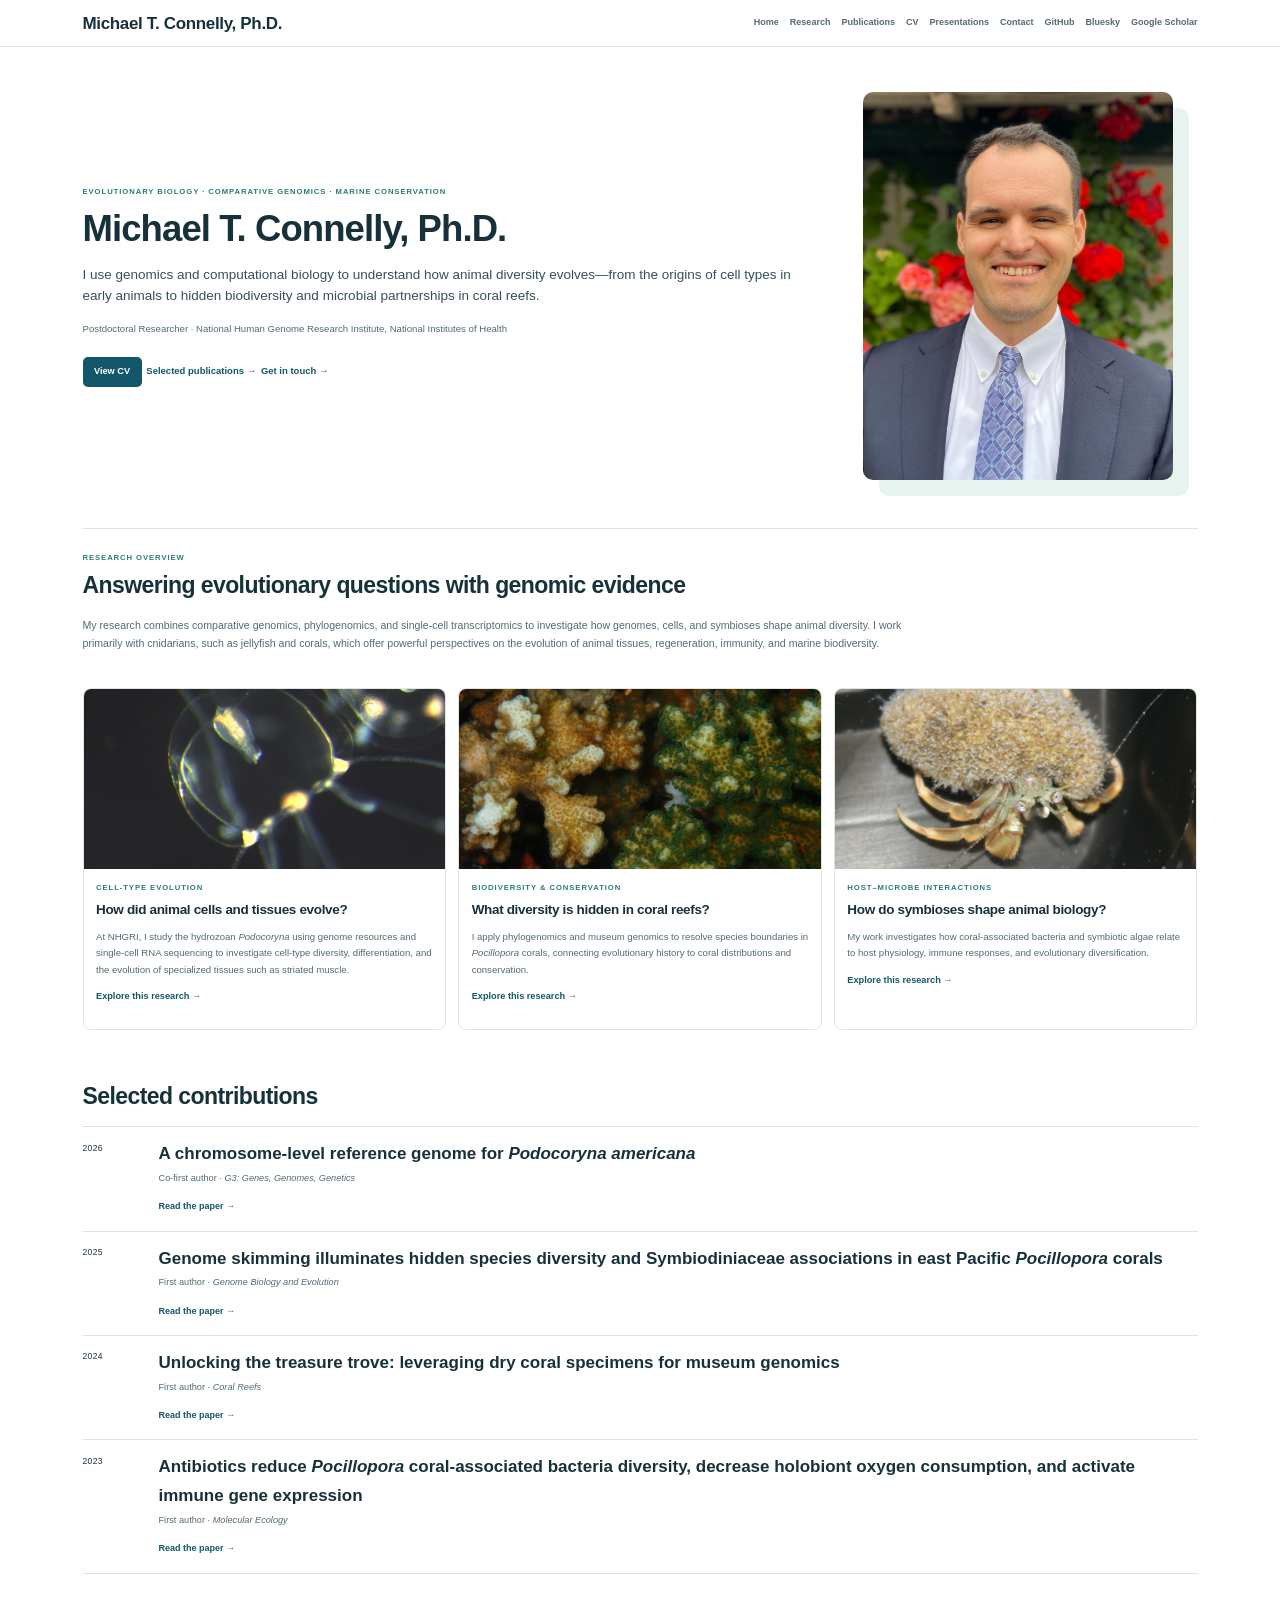
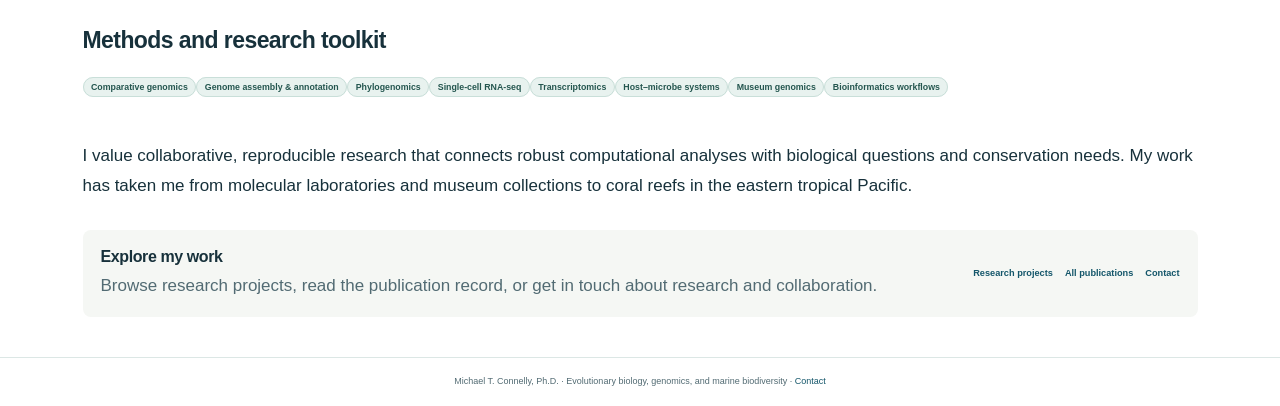
==== commit 39344ad1: "try to update sizing" ====
--- a/index.html
+++ b/index.html
@@ -5,34 +5,34 @@
   <meta name="viewport" content="width=device-width, initial-scale=1">
   <meta name="description" content="Michael T. Connelly, evolutionary biologist working in comparative genomics, cnidarian cell-type evolution, coral biodiversity, and marine conservation.">
   <title>Michael T. Connelly, Ph.D. | Michael T. Connelly</title>
-  <link rel="stylesheet" href="./styles.css">
-    <script src="site_libs/header-attrs-2.32/header-attrs.js"></script>
-    <script src="site_libs/jquery-3.6.0/jquery-3.6.0.min.js"></script>
-    <meta name="viewport" content="width=device-width, initial-scale=1" />
-    <link href="site_libs/bootstrap-3.3.5/css/bootstrap.min.css" rel="stylesheet" />
-    <script src="site_libs/bootstrap-3.3.5/js/bootstrap.min.js"></script>
-    <script src="site_libs/bootstrap-3.3.5/shim/html5shiv.min.js"></script>
-    <script src="site_libs/bootstrap-3.3.5/shim/respond.min.js"></script>
-    <style>h1 {font-size: 34px;}
-           h1.title {font-size: 38px;}
-           h2 {font-size: 30px;}
-           h3 {font-size: 24px;}
-           h4 {font-size: 18px;}
-           h5 {font-size: 16px;}
-           h6 {font-size: 12px;}
-           code {color: inherit; background-color: rgba(0, 0, 0, 0.04);}
-           pre:not([class]) { background-color: white }</style>
-    <script src="site_libs/navigation-1.1/tabsets.js"></script>
-    <!-- Google tag (gtag.js) -->
-    <script async src="https://www.googletagmanager.com/gtag/js?id=G-3F26P0RLC5"></script>
-    <script>
-      window.dataLayer = window.dataLayer || [];
-      function gtag(){dataLayer.push(arguments);}
-      gtag('js', new Date());
+<script src="site_libs/header-attrs-2.32/header-attrs.js"></script>
+<script src="site_libs/jquery-3.6.0/jquery-3.6.0.min.js"></script>
+<meta name="viewport" content="width=device-width, initial-scale=1" />
+<link href="site_libs/bootstrap-3.3.5/css/bootstrap.min.css" rel="stylesheet" />
+<script src="site_libs/bootstrap-3.3.5/js/bootstrap.min.js"></script>
+<script src="site_libs/bootstrap-3.3.5/shim/html5shiv.min.js"></script>
+<script src="site_libs/bootstrap-3.3.5/shim/respond.min.js"></script>
+<style>h1 {font-size: 34px;}
+       h1.title {font-size: 38px;}
+       h2 {font-size: 30px;}
+       h3 {font-size: 24px;}
+       h4 {font-size: 18px;}
+       h5 {font-size: 16px;}
+       h6 {font-size: 12px;}
+       code {color: inherit; background-color: rgba(0, 0, 0, 0.04);}
+       pre:not([class]) { background-color: white }</style>
+<script src="site_libs/navigation-1.1/tabsets.js"></script>
+<!-- Google tag (gtag.js) -->
+<script async src="https://www.googletagmanager.com/gtag/js?id=G-3F26P0RLC5"></script>
+<script>
+  window.dataLayer = window.dataLayer || [];
+  function gtag(){dataLayer.push(arguments);}
+  gtag('js', new Date());
 
-      gtag('config', 'G-3F26P0RLC5');
-    </script>
-  </head>
+  gtag('config', 'G-3F26P0RLC5');
+</script>
+<link rel="stylesheet" href="./styles.css">
+</head>
 <body>
   <header class="site-header">
     <nav class="site-nav" aria-label="Main navigation">
@@ -83,20 +83,20 @@
 Research overview
 </p>
 <h2>
-Connecting evolutionary questions with genomic evidence
+Answering evolutionary questions with genomic evidence
 </h2>
 <p>
 My research combines comparative genomics, phylogenomics, and
 single-cell transcriptomics to investigate how genomes, cells, and
-symbioses shape animal diversity. I work primarily with
-cnidarians—jellyfish and corals—which offer powerful perspectives on the
+symbioses shape animal diversity. I work primarily with cnidarians, such
+as jellyfish and corals, which offer powerful perspectives on the
 evolution of animal tissues, regeneration, immunity, and marine
 biodiversity.
 </p>
 </div>
 <div class="research-grid">
 <div class="research-card">
-<img src="images/podocoryna_life_cycle.JPG" alt="Polyp colonies and medusae in the Podocoryna life cycle" />
+<img src="images/medusa_011.JPG" alt="Polyp colonies and medusae in the Podocoryna life cycle" />
 <div class="research-card-body">
 <p class="card-kicker">
 Cell-type evolution
@@ -133,7 +133,7 @@
 </div>
 </div>
 <div class="research-card">
-<img src="images/Connelly2023.PNG" alt="Research figure from work on coral-associated microbial communities" />
+<img src="images/Hydroid_hermit.JPG" alt="Research figure from work on coral-associated microbial communities" />
 <div class="research-card-body">
 <p class="card-kicker">
 Host–microbe interactions
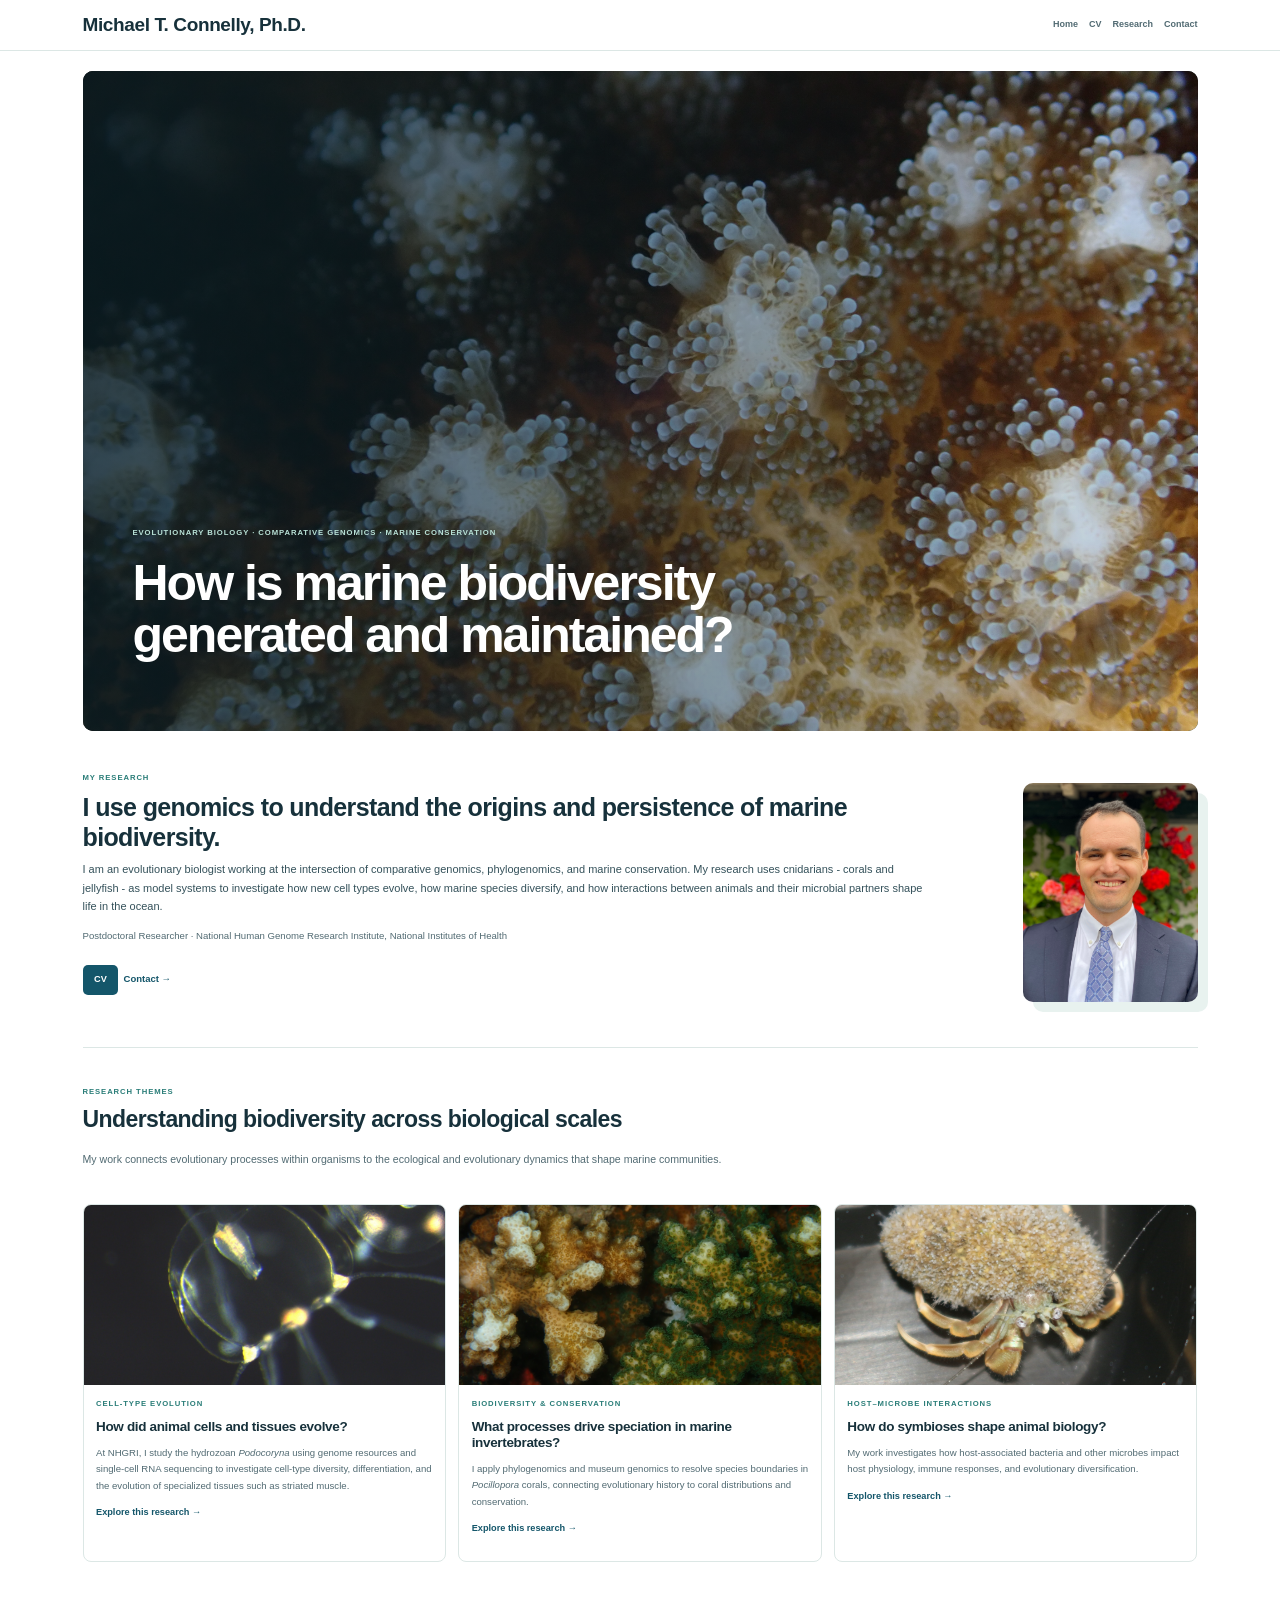
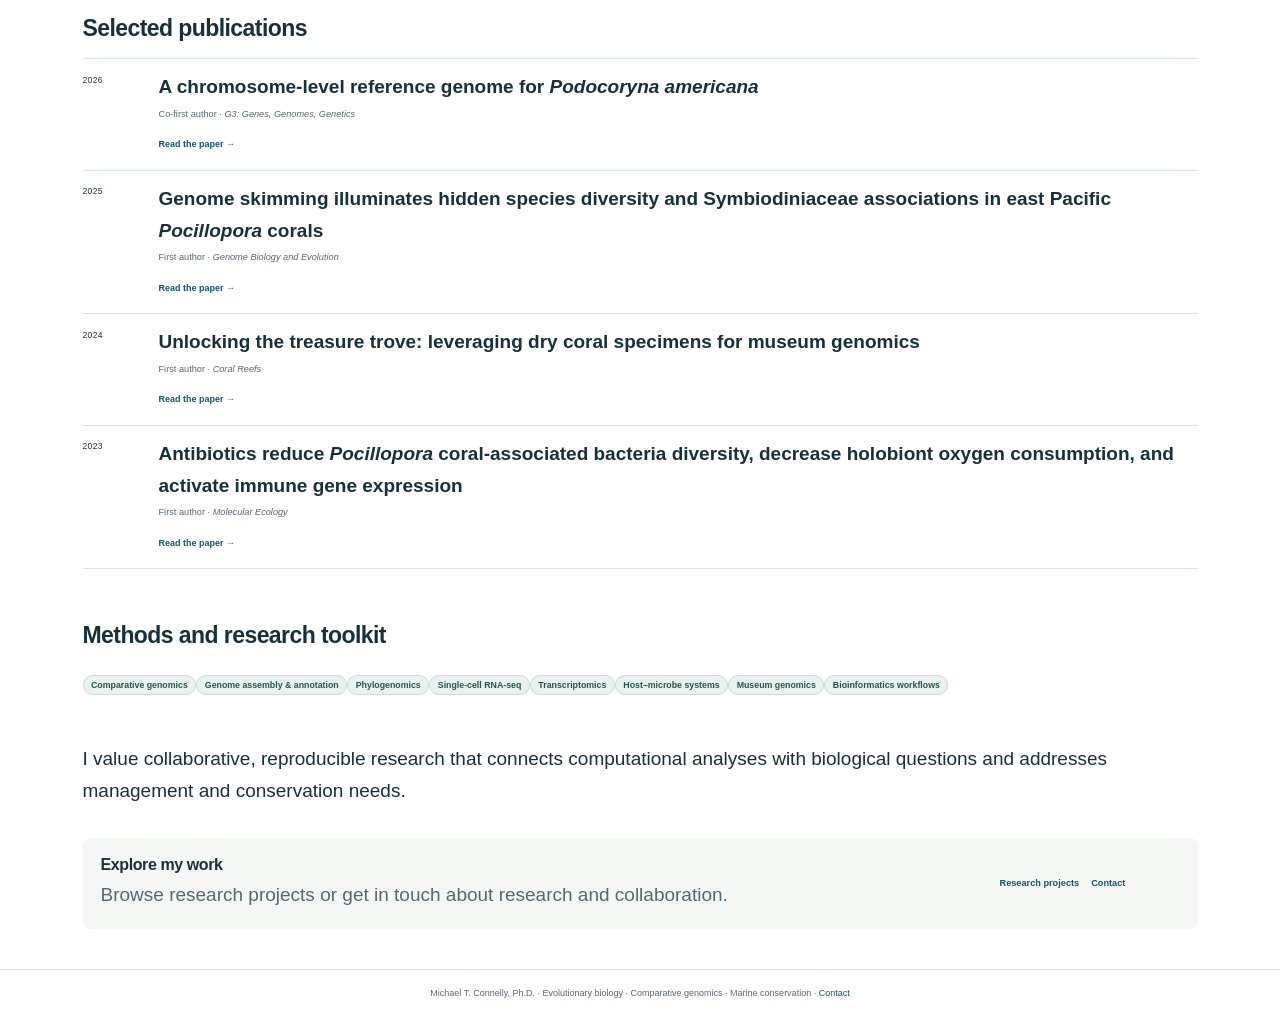
==== commit d38640a2: "all local changes to improve updated layout" ====
--- a/index.html
+++ b/index.html
@@ -39,64 +39,74 @@
       <a class="site-brand" href="./index.html">Michael T. Connelly, Ph.D.</a>
       <div class="site-nav-links">
         <a href="./index.html">Home</a>
+        <a href="./cv.html">CV</a>
         <a href="./projects.html">Research</a>
-        <a href="./publications.html">Publications</a>
-        <a href="./cv.html">CV</a>
-        <a href="./presentations.html">Presentations</a>
         <a href="./contact.html">Contact</a>
-        <a href="https://github.com/michaeltconnelly" rel="me">GitHub</a>
-        <a href="https://bsky.app/profile/michaeltconnelly.bsky.social" rel="me">Bluesky</a>
-        <a href="https://scholar.google.com/citations?user=OjTalQQAAAAJ&amp;hl=en">Google Scholar</a>
       </div>
     </nav>
   </header>
   <main class="site-main">
-<div class="hero">
-<div class="hero-copy">
+<section class="cover-hero" aria-labelledby="research-question">
+<img class="cover-photo" src="images/Pocillopora_polyps.JPG" alt="Close view of living Pocillopora coral polyps extending from the colony surface" />
+<div class="cover-shade">
+
+</div>
+<div class="cover-copy">
 <p class="eyebrow">
 Evolutionary biology · Comparative genomics · Marine conservation
 </p>
-<h1>
-Michael T. Connelly, Ph.D.
+<h1 id="research-question">
+How is marine biodiversity generated and maintained?
 </h1>
-<p class="hero-lead">
-I use genomics and computational biology to understand how animal
-diversity evolves—from the origins of cell types in early animals to
-hidden biodiversity and microbial partnerships in coral reefs.
+<p class="cover-subtitle">
+</p>
+</div>
+</section>
+<section class="intro-panel" aria-labelledby="intro-heading">
+<div class="intro-copy">
+<p class="eyebrow">
+My research
+</p>
+<h2 id="intro-heading">
+I use genomics to understand the origins and persistence of marine
+biodiversity.
+</h2>
+<p>
+I am an evolutionary biologist working at the intersection of
+comparative genomics, phylogenomics, and marine conservation. My
+research uses cnidarians - corals and jellyfish - as model systems to
+investigate how new cell types evolve, how marine species diversify, and
+how interactions between animals and their microbial partners shape life
+in the ocean.
 </p>
 <p class="hero-role">
 Postdoctoral Researcher · National Human Genome Research Institute,
 National Institutes of Health
 </p>
 <div class="hero-links">
-<p><a class="button-link" href="./cv.html">View CV</a>
-<a class="text-link" href="./publications.html">Selected publications
-<span aria-hidden="true">→</span></a>
-<a class="text-link" href="./contact.html">Get in touch <span
-aria-hidden="true">→</span></a></p>
-</div>
-</div>
-<p><img class="profile-photo" src="images/Mike_headshot_Fagua.jpg" alt="Michael Connelly in the field" /></p>
-</div>
+<p><a class="button-link" href="./cv.html">CV</a>
+<a class="text-link" href="./contact.html">Contact <span
+aria-hidden="true">→</span></a></p>
+</div>
+</div>
+<img class="profile-photo" src="images/Mike_headshot_Fagua.jpg" alt="Michael Connelly in the field" />
+</section>
+<section class="research-overview">
 <div class="section-intro">
 <p class="eyebrow">
-Research overview
+Research themes
 </p>
 <h2>
-Answering evolutionary questions with genomic evidence
+Understanding biodiversity across biological scales
 </h2>
 <p>
-My research combines comparative genomics, phylogenomics, and
-single-cell transcriptomics to investigate how genomes, cells, and
-symbioses shape animal diversity. I work primarily with cnidarians, such
-as jellyfish and corals, which offer powerful perspectives on the
-evolution of animal tissues, regeneration, immunity, and marine
-biodiversity.
+My work connects evolutionary processes within organisms to the
+ecological and evolutionary dynamics that shape marine communities.
 </p>
 </div>
 <div class="research-grid">
-<div class="research-card">
-<img src="images/medusa_011.JPG" alt="Polyp colonies and medusae in the Podocoryna life cycle" />
+<article class="research-card">
+<img src="images/medusa_011.JPG" alt="Medusa in the Podocoryna life cycle" />
 <div class="research-card-body">
 <p class="card-kicker">
 Cell-type evolution
@@ -113,15 +123,15 @@
 <p><a href="./projects.html#podocoryna">Explore this research <span
 aria-hidden="true">→</span></a></p>
 </div>
-</div>
-<div class="research-card">
+</article>
+<article class="research-card">
 <img src="images/Pocillopora_SanPedro_Morphs.JPG" alt="Different Pocillopora coral forms from the eastern tropical Pacific" />
 <div class="research-card-body">
 <p class="card-kicker">
 Biodiversity &amp; conservation
 </p>
 <h3>
-What diversity is hidden in coral reefs?
+What processes drive speciation in marine invertebrates?
 </h3>
 <p>
 I apply phylogenomics and museum genomics to resolve species boundaries
@@ -131,9 +141,9 @@
 <p><a href="./projects.html#coral-diversity">Explore this research <span
 aria-hidden="true">→</span></a></p>
 </div>
-</div>
-<div class="research-card">
-<img src="images/Hydroid_hermit.JPG" alt="Research figure from work on coral-associated microbial communities" />
+</article>
+<article class="research-card">
+<img src="images/Hydroid_hermit.JPG" alt="Hermit crab with symbiotic hydroid community" />
 <div class="research-card-body">
 <p class="card-kicker">
 Host–microbe interactions
@@ -142,17 +152,18 @@
 How do symbioses shape animal biology?
 </h3>
 <p>
-My work investigates how coral-associated bacteria and symbiotic algae
-relate to host physiology, immune responses, and evolutionary
+My work investigates how host-associated bacteria and other microbes
+impact host physiology, immune responses, and evolutionary
 diversification.
 </p>
 <p><a href="./projects.html#host-microbes">Explore this research <span
 aria-hidden="true">→</span></a></p>
 </div>
-</div>
-</div>
-<div id="selected-contributions" class="section level2">
-<h2>Selected contributions</h2>
+</article>
+</div>
+</section>
+<div id="selected-publications" class="section level2">
+<h2>Selected publications</h2>
 <div class="contribution-list">
 <div class="contribution">
 <span class="contribution-year">2026</span>
@@ -215,28 +226,28 @@
 systems</span><span>Museum genomics</span><span>Bioinformatics
 workflows</span></p>
 </div>
-<p>I value collaborative, reproducible research that connects robust
-computational analyses with biological questions and conservation needs.
-My work has taken me from molecular laboratories and museum collections
-to coral reefs in the eastern tropical Pacific.</p>
+<p class="closing-statement">
+I value collaborative, reproducible research that connects computational
+analyses with biological questions and addresses management and
+conservation needs.
+</p>
 <div class="closing-cta">
 <div>
 <h2>
 Explore my work
 </h2>
 <p>
-Browse research projects, read the publication record, or get in touch
-about research and collaboration.
+Browse research projects or get in touch about research and
+collaboration.
 </p>
 </div>
 <div class="cta-links">
 <a href="./projects.html">Research
-projects</a><a href="./publications.html">All
-publications</a><a href="./contact.html">Contact</a>
+projects</a><a href="./contact.html">Contact</a>
 </div>
 </div>
 </div>
   </main>
-  <footer class="site-footer">Michael T. Connelly, Ph.D. · Evolutionary biology, genomics, and marine biodiversity · <a href="./contact.html">Contact</a></footer>
+  <footer class="site-footer">Michael T. Connelly, Ph.D. · Evolutionary biology · Comparative genomics · Marine conservation · <a href="./contact.html">Contact</a></footer>
 </body>
 </html>
--- a/styles.css
+++ b/styles.css
@@ -14,7 +14,7 @@
   color: var(--ink);
   background: var(--paper);
   font-family: -apple-system, BlinkMacSystemFont, "Segoe UI", "Helvetica Neue", Arial, sans-serif;
-  font-size: 17px;
+  font-size: 19px;
   line-height: 1.72;
   -webkit-font-smoothing: antialiased;
 }
@@ -36,6 +36,17 @@
 .eyebrow, .card-kicker, .publication-year {
   color: var(--teal); font-size: .77rem; font-weight: 800; letter-spacing: .12em; text-transform: uppercase;
 }
+.cover-hero { position: relative; min-height: clamp(430px, 58vw, 660px); overflow: hidden; display: flex; align-items: flex-end; border-radius: 10px; margin: 2rem 0 3rem; background: #17313b; }
+.cover-photo { position: absolute; inset: 0; width: 100%; height: 100%; object-fit: cover; object-position: center 48%; }
+.cover-shade { position: absolute; inset: 0; background: linear-gradient(90deg, rgba(9,30,37,.78), rgba(9,30,37,.35) 70%, rgba(9,30,37,.08)); }
+.cover-copy { position: relative; z-index: 1; max-width: 900px; padding: clamp(2rem, 6vw, 5rem); color: #fff; }
+.cover-copy .eyebrow { color: #b9e2d7; }
+.cover-copy h1 { color: #fff; font-size: clamp(2.7rem, 5.8vw, 5rem); line-height: 1.04; max-width: 850px; margin: .35em 0 .4em; letter-spacing: -.04em; }
+.cover-subtitle { color: rgba(255,255,255,.94); font-size: clamp(1.2rem, 2vw, 1.55rem); line-height: 1.5; max-width: 730px; }
+.intro-panel { display: grid; grid-template-columns: minmax(0, 1fr) 190px; gap: clamp(2rem, 5vw, 4rem); align-items: center; padding: 1rem 0 3.2rem; border-bottom: 1px solid var(--line); }
+.intro-copy { max-width: 850px; }
+.intro-copy h2 { margin: .35rem 0 .8rem; font-size: clamp(1.8rem, 3vw, 2.5rem); }
+.intro-copy > p:not(.eyebrow):not(.hero-role) { color: #34515a; font-size: 1.1rem; line-height: 1.7; }
 .hero {
   display: grid; grid-template-columns: minmax(0, 1.65fr) minmax(210px, .75fr);
   gap: clamp(2rem, 5vw, 4.5rem); align-items: center;
@@ -44,7 +55,7 @@
 .hero h1 { margin: .15em 0 .4em; max-width: 700px; }
 .hero-lead { color: #34515a; font-size: clamp(1.15rem, 2vw, 1.35rem); line-height: 1.55; max-width: 760px; }
 .hero-role { color: var(--muted); font-size: .96rem; }
-.profile-photo { width: 100%; max-width: 310px; aspect-ratio: 4 / 5; object-fit: cover; object-position: center 25%; border-radius: 10px; justify-self: end; box-shadow: 16px 16px 0 var(--sea-glass); }
+.profile-photo { width: 100%; max-width: 175px; aspect-ratio: 4 / 5; object-fit: cover; object-position: center 25%; border-radius: 10px; justify-self: end; box-shadow: 10px 10px 0 var(--sea-glass); }
 .hero-links { display: flex; flex-wrap: wrap; align-items: center; gap: 1rem 1.5rem; margin-top: 1.6rem; }
 .button-link { display: inline-block; padding: .7rem 1.15rem; border-radius: 5px; color: #fff !important; background: var(--ocean); font-size: .92rem; font-weight: 700; text-decoration: none; }
 .button-link:hover, .button-link:focus { background: var(--teal); text-decoration: none; }
@@ -52,6 +63,7 @@
 .section-intro { max-width: 850px; padding: 2.2rem 0 .5rem; }
 .section-intro h2 { margin-top: .35rem; }
 .section-intro p:last-child { color: var(--muted); font-size: 1.06rem; }
+.research-overview { padding-top: 1.5rem; }
 .research-grid { display: grid; grid-template-columns: repeat(3, minmax(0, 1fr)); gap: 1.2rem; margin: 2rem 0 3rem; }
 .research-card { overflow: hidden; border: 1px solid var(--line); border-radius: 8px; background: #fff; transition: box-shadow .18s ease, transform .18s ease; }
 .research-card:hover { transform: translateY(-3px); box-shadow: 0 12px 28px rgba(23,49,59,.09); }
@@ -87,9 +99,14 @@
 img { max-width: 100%; height: auto; }
 :focus-visible { outline: 3px solid #e6a23c; outline-offset: 3px; }
 @media (max-width: 767px) {
-  body { font-size: 16px; }
-  .hero { grid-template-columns: 1fr; padding-top: 2rem; }
-  .profile-photo { justify-self: start; width: min(62%, 245px); max-width: 245px; grid-row: 1; box-shadow: 10px 10px 0 var(--sea-glass); }
+  body { font-size: 17px; }
+  .cover-hero { min-height: 500px; margin-top: 1rem; }
+  .cover-copy { padding: 1.5rem; }
+  .cover-copy h1 { font-size: clamp(2.5rem, 10vw, 3.5rem); }
+  .intro-panel { grid-template-columns: 1fr; gap: 1.5rem; }
+  .profile-photo { width: 125px; max-width: 125px; justify-self: start; }
+  
+  
   .hero h1 { font-size: 2.5rem; }
   .research-grid { grid-template-columns: 1fr; }
   .research-card > img { height: 210px; }
